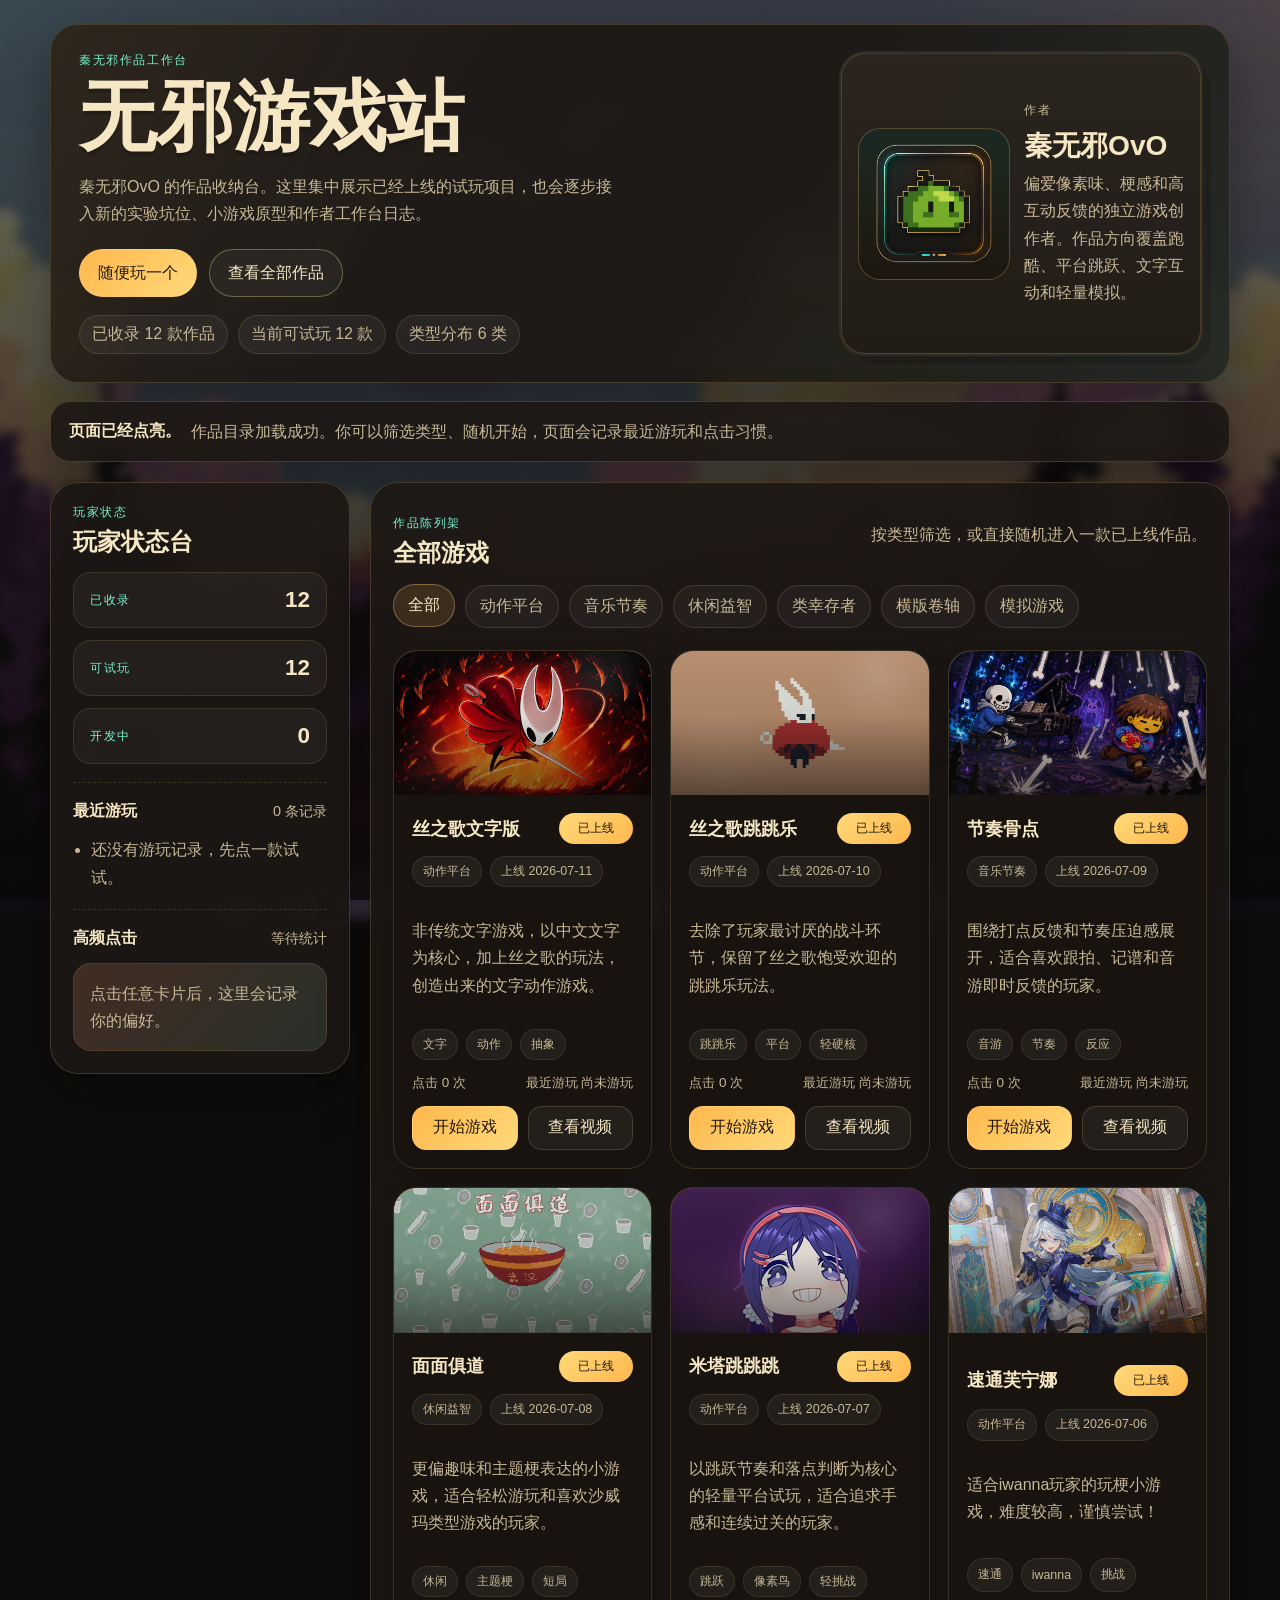
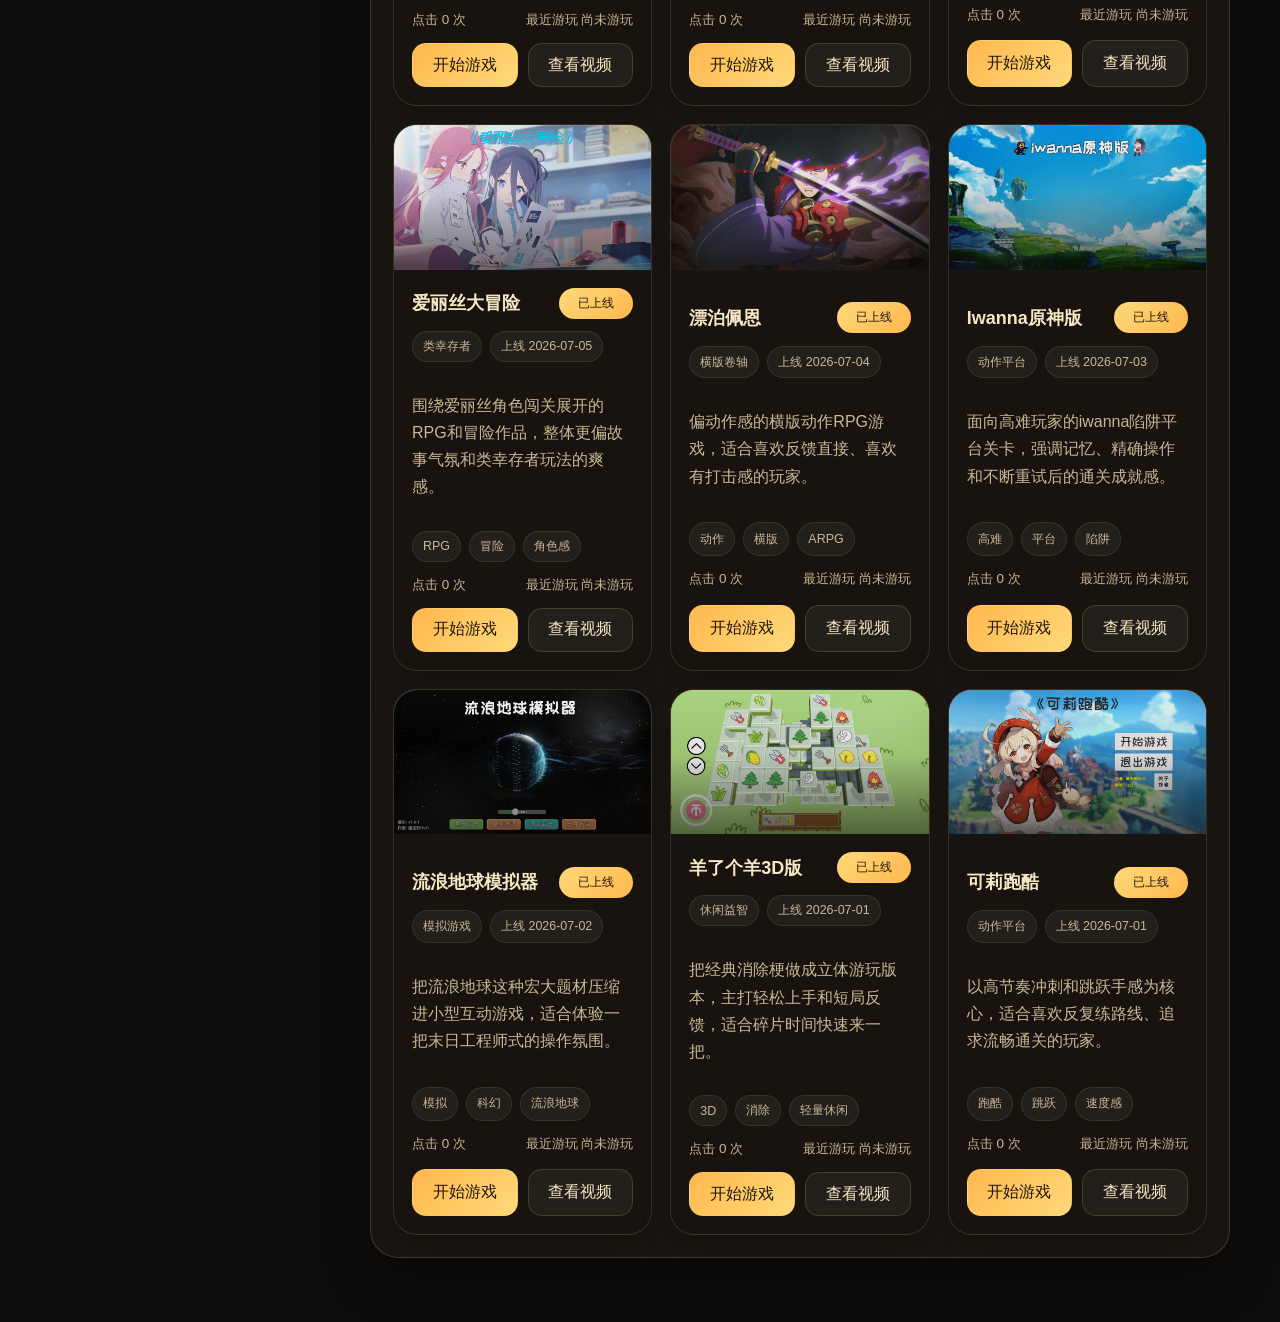
==== Builds/WuxieGameHub_TOY/index.html @ 0014b361 "无邪游戏站正式发布v1.0.1" ====
<!DOCTYPE html>
<html lang="zh-CN">
<head>
  <meta charset="utf-8">
  <meta name="viewport" content="width=device-width, initial-scale=1">
  <meta name="description" content="无邪游戏站：秦无邪OvO 的独立游戏聚合页，集中展示已上线试玩作品。">
  <meta name="theme-color" content="#1b1a17">
  <title>无邪游戏站</title>
  <link rel="stylesheet" href="./css/style.css">
  <script src="//s1.hdslb.com/bfs/seed/toy/app/sdk/toy-sdk.js" defer></script>
</head>
<body>
  <div class="page-noise" aria-hidden="true"></div>
  <div class="page-grid" aria-hidden="true"></div>

  <main class="page-shell">
    <header class="hero panel">
      <div class="hero-copy">
        <p class="eyebrow">秦无邪作品工作台</p>
        <h1>无邪游戏站</h1>
        <p class="hero-lead">
          秦无邪OvO 的作品收纳台。这里集中展示已经上线的试玩项目，也会逐步接入新的实验坑位、小游戏原型和作者工作台日志。
        </p>
        <div class="hero-actions">
          <button class="action-button action-button--primary" type="button" id="random-play-button">
            随便玩一个
          </button>
          <button class="action-button action-button--ghost" type="button" data-scroll-target="games-section">
            查看全部作品
          </button>
        </div>
        <div class="hero-inline-stats" id="hero-inline-stats" aria-live="polite">
          <span>加载作品目录中...</span>
        </div>
      </div>

      <aside class="author-card">
        <button
          class="author-avatar-link"
          type="button"
          data-action="open-space"
          data-space-mid="335835274"
          aria-label="打开秦无邪OvO的B站主页"
        >
          <div class="author-avatar-frame">
            <img src="./assets/LOGO.png" alt="秦无邪OvO 头像" class="author-avatar">
          </div>
        </button>
        <div class="author-meta">
          <p class="author-label">作者</p>
          <h2>
            <button
              class="author-name-link"
              type="button"
              data-action="open-space"
              data-space-mid="335835274"
              aria-label="打开秦无邪OvO的B站主页"
            >
              秦无邪OvO
            </button>
          </h2>
          <p>
            偏爱像素味、梗感和高互动反馈的独立游戏创作者。作品方向覆盖跑酷、平台跳跃、文字互动和轻量模拟。
          </p>
        </div>
      </aside>
    </header>

    <section class="load-fallback panel" id="load-fallback" aria-live="polite">
      <strong>页面已经点亮。</strong>
      <span>如果游戏目录加载失败，这里会保留基础信息，不会出现白屏。你可以刷新页面，或稍后再试。</span>
    </section>

    <div class="layout-grid">
      <aside class="status-panel panel" id="player-status">
        <div class="panel-heading">
          <p class="panel-kicker">玩家状态</p>
          <h2>玩家状态台</h2>
        </div>
        <div class="status-counters" id="status-counters">
          <article class="status-chip">
            <span class="status-chip__label">已收录</span>
            <strong>0</strong>
          </article>
          <article class="status-chip">
            <span class="status-chip__label">可试玩</span>
            <strong>0</strong>
          </article>
          <article class="status-chip">
            <span class="status-chip__label">开发中</span>
            <strong>0</strong>
          </article>
        </div>

        <section class="status-block">
          <div class="status-block__head">
            <h3>最近游玩</h3>
            <span id="recent-play-count">0 条记录</span>
          </div>
          <ul class="status-list" id="recent-play-list">
            <li>还没有游玩记录，先点一款试试。</li>
          </ul>
        </section>

        <section class="status-block">
          <div class="status-block__head">
            <h3>高频点击</h3>
            <span id="top-click-summary">等待统计</span>
          </div>
          <div class="status-highlight" id="top-click-highlight">
            点击任意卡片后，这里会记录你的偏好。
          </div>
        </section>
      </aside>

      <section class="games-panel panel" id="games-section">
        <div class="panel-heading panel-heading--space">
          <div>
            <p class="panel-kicker">作品陈列架</p>
            <h2>全部游戏</h2>
          </div>
          <p class="panel-note">按类型筛选，或直接随机进入一款已上线作品。</p>
        </div>

        <div class="filter-row" id="filter-row" aria-label="游戏类型筛选">
          <button class="filter-chip is-active" type="button" data-filter="all">全部</button>
        </div>

        <div class="games-grid" id="games-grid" aria-live="polite">
          <article class="game-card game-card--placeholder">
            <div class="game-card__cover cover-shell">
              <span class="cover-shell__label">加载中</span>
            </div>
            <div class="game-card__body">
              <h3>正在读取游戏仓库...</h3>
              <p>如果脚本未加载成功，页面会显示友好的错误提示，而不是空白页。</p>
            </div>
          </article>
        </div>

        <section class="empty-state" id="empty-state" hidden>
          <div class="empty-state__badge">暂无内容</div>
          <h3>这个分类暂时没有可展示的游戏</h3>
          <p>可以切回“全部”，或者之后再来看看新的项目是否已经接入。</p>
        </section>
      </section>
    </div>
  </main>

  <noscript>
    <section class="noscript-banner">
      页面脚本未启用。你仍然可以看到基础介绍，但游戏目录与筛选功能需要启用 JavaScript。
    </section>
  </noscript>

  <pre id="runtime-diagnostics" hidden aria-hidden="true"></pre>

  <script>
    (function () {
      var runtime = {
        ready: false,
        errors: [],
        resourceErrors: [],
        selfTest: null,
        lastUpdated: null
      };

      function syncDiagnostics() {
        runtime.lastUpdated = new Date().toISOString();
        var node = document.getElementById("runtime-diagnostics");
        if (node) {
          node.textContent = JSON.stringify(runtime);
        }
      }

      window.__WUXIE_RUNTIME__ = runtime;
      window.__WUXIE_SYNC_DIAGNOSTICS__ = syncDiagnostics;

      window.addEventListener(
        "error",
        function (event) {
          if (event.target && event.target !== window) {
            runtime.resourceErrors.push({
              tag: event.target.tagName || "UNKNOWN",
              source: event.target.currentSrc || event.target.src || event.target.href || ""
            });
          } else {
            runtime.errors.push({
              message: event.message || "Unknown runtime error",
              source: event.filename || "",
              lineno: event.lineno || 0,
              colno: event.colno || 0
            });
          }

          syncDiagnostics();
        },
        true
      );

      window.addEventListener("unhandledrejection", function (event) {
        runtime.errors.push({
          message: event.reason && event.reason.message ? event.reason.message : String(event.reason || "Unhandled rejection")
        });
        syncDiagnostics();
      });

      document.addEventListener("DOMContentLoaded", syncDiagnostics);
    })();
  </script>

  <script src="./js/games.js" defer></script>
  <script src="./js/app.js" defer></script>
</body>
</html>
---- Builds/WuxieGameHub_TOY/css/style.css ----
:root {
  --bg: #14110f;
  --bg-soft: #1c1814;
  --panel: rgba(28, 24, 20, 0.9);
  --panel-strong: rgba(35, 29, 23, 0.96);
  --line: rgba(255, 216, 133, 0.18);
  --line-strong: rgba(255, 216, 133, 0.34);
  --text: #f6e7c4;
  --text-dim: #c8b896;
  --accent: #ffb84d;
  --accent-strong: #ff7f50;
  --accent-cool: #78f2cf;
  --shadow: 0 20px 48px rgba(0, 0, 0, 0.34);
  --radius-lg: 28px;
  --radius-md: 20px;
  --radius-sm: 14px;
  --pixel-shadow: 0 0 0 2px rgba(255, 216, 133, 0.07), 10px 10px 0 rgba(0, 0, 0, 0.14);
  --content-width: 1180px;
}

* {
  box-sizing: border-box;
}

html {
  scroll-behavior: smooth;
}

body {
  margin: 0;
  min-height: 100vh;
  position: relative;
  overflow-x: hidden;
  font-family: "Trebuchet MS", "Segoe UI", "Microsoft YaHei UI", sans-serif;
  color: var(--text);
  background: #0f0d0b;
}

body::before,
body::after {
  content: "";
  position: fixed;
  inset: 0;
  pointer-events: none;
}

body::before {
  z-index: -2;
  inset: -12px;
  background:
    linear-gradient(rgba(15, 13, 11, 0.12), rgba(15, 13, 11, 0.12)),
    url("../assets/WallPaper.jpg") center / cover no-repeat;
  filter: blur(6px) saturate(0.94) brightness(0.72);
  transform: scale(1.015);
}

body::after {
  z-index: -1;
  background:
    radial-gradient(circle at top left, rgba(120, 242, 207, 0.08), transparent 28%),
    radial-gradient(circle at top right, rgba(255, 127, 80, 0.1), transparent 24%),
    linear-gradient(180deg, rgba(12, 11, 10, 0.36) 0%, rgba(12, 11, 10, 0.52) 46%, rgba(10, 9, 8, 0.72) 100%);
}

button,
input,
textarea,
select {
  font: inherit;
}

button {
  cursor: pointer;
}

img {
  display: block;
  max-width: 100%;
}

.page-noise,
.page-grid {
  position: fixed;
  inset: 0;
  pointer-events: none;
}

.page-noise {
  opacity: 0.08;
  background-image:
    radial-gradient(circle at 20% 20%, rgba(255, 255, 255, 0.12) 0 1px, transparent 1px),
    radial-gradient(circle at 80% 10%, rgba(255, 255, 255, 0.08) 0 1px, transparent 1px),
    radial-gradient(circle at 50% 70%, rgba(255, 255, 255, 0.1) 0 1px, transparent 1px);
  background-size: 26px 26px, 30px 30px, 24px 24px;
}

.page-grid {
  opacity: 0.24;
  background-image:
    linear-gradient(rgba(255, 216, 133, 0.05) 1px, transparent 1px),
    linear-gradient(90deg, rgba(255, 216, 133, 0.05) 1px, transparent 1px);
  background-size: 24px 24px;
  mask-image: linear-gradient(180deg, rgba(0, 0, 0, 0.9), transparent 88%);
}

.page-shell {
  position: relative;
  z-index: 1;
  width: min(calc(100% - 32px), var(--content-width));
  margin: 0 auto;
  padding: 24px 0 64px;
}

.panel {
  background: var(--panel);
  border: 1px solid var(--line);
  border-radius: var(--radius-lg);
  box-shadow: var(--shadow);
  backdrop-filter: blur(14px);
}

.hero {
  display: grid;
  grid-template-columns: 1.4fr minmax(260px, 360px);
  gap: 24px;
  padding: 28px;
  overflow: hidden;
  position: relative;
}

.hero::before {
  content: "";
  position: absolute;
  inset: 0;
  background:
    linear-gradient(120deg, rgba(255, 184, 77, 0.07), transparent 34%),
    linear-gradient(300deg, rgba(120, 242, 207, 0.07), transparent 40%);
  pointer-events: none;
}

.hero-copy,
.author-card {
  position: relative;
  z-index: 1;
}

.eyebrow,
.panel-kicker,
.author-label,
.status-chip__label,
.empty-state__badge {
  margin: 0;
  text-transform: uppercase;
  letter-spacing: 0.14em;
  font-size: 0.72rem;
  color: var(--accent-cool);
}

.hero h1,
.panel-heading h2 {
  margin: 10px 0 0;
  line-height: 1;
}

.hero h1 {
  font-size: clamp(2.6rem, 6vw, 4.8rem);
  text-shadow: 0 4px 0 rgba(0, 0, 0, 0.18);
}

.hero-lead,
.author-meta p,
.panel-note,
.load-fallback span,
.game-card__body p,
.status-highlight,
.empty-state p {
  color: var(--text-dim);
  line-height: 1.7;
}

.hero-lead {
  margin: 18px 0 0;
  max-width: 60ch;
}

.hero-actions {
  display: flex;
  flex-wrap: wrap;
  gap: 12px;
  margin-top: 22px;
}

.action-button {
  border: 1px solid var(--line-strong);
  border-radius: 999px;
  padding: 12px 18px;
  min-height: 48px;
  transition: transform 180ms ease, border-color 180ms ease, background 180ms ease, box-shadow 180ms ease;
}

.action-button:hover,
.action-button:focus-visible {
  transform: translateY(-2px);
  border-color: rgba(255, 216, 133, 0.46);
  box-shadow: 0 10px 22px rgba(0, 0, 0, 0.18);
}

.action-button:focus-visible,
.filter-chip:focus-visible,
.card-button:focus-visible {
  outline: 2px solid var(--accent-cool);
  outline-offset: 2px;
}

.action-button--primary {
  color: #1f170a;
  background: linear-gradient(135deg, var(--accent) 0%, #ffd97a 100%);
}

.action-button--ghost {
  color: var(--text);
  background: rgba(255, 255, 255, 0.04);
}

.hero-inline-stats {
  display: flex;
  flex-wrap: wrap;
  gap: 10px;
  margin-top: 18px;
}

.hero-inline-stats span {
  padding: 8px 12px;
  border-radius: 999px;
  background: rgba(255, 255, 255, 0.05);
  border: 1px solid rgba(255, 216, 133, 0.12);
  color: var(--text-dim);
}

.author-card {
  padding: 16px;
  border-radius: 24px;
  background:
    linear-gradient(180deg, rgba(255, 255, 255, 0.04), transparent),
    var(--panel-strong);
  border: 1px solid rgba(255, 216, 133, 0.18);
  box-shadow: var(--pixel-shadow);
  display: grid;
  grid-template-columns: 152px minmax(0, 1fr);
  gap: 14px;
  align-items: center;
}

.author-avatar-frame {
  border-radius: 22px;
  border: 1px solid rgba(255, 216, 133, 0.24);
  padding: 10px;
  background:
    linear-gradient(180deg, rgba(120, 242, 207, 0.12), rgba(255, 184, 77, 0.06)),
    #0f0d0b;
  transition: transform 180ms ease, border-color 180ms ease, box-shadow 180ms ease;
}

.author-avatar {
  width: 100%;
  border-radius: 18px;
  animation: floaty 5.4s ease-in-out infinite;
}

.author-avatar-link {
  display: block;
  width: 100%;
  padding: 0;
  border: 0;
  background: transparent;
  color: inherit;
  text-decoration: none;
  cursor: pointer;
}

.author-avatar-link:hover .author-avatar-frame,
.author-avatar-link:focus-visible .author-avatar-frame {
  transform: translateY(-2px);
  border-color: rgba(255, 216, 133, 0.42);
  box-shadow: 0 10px 24px rgba(0, 0, 0, 0.18);
}

.author-meta {
  min-width: 0;
  display: grid;
  gap: 10px;
}

.author-meta h2,
.author-meta p {
  margin: 0;
}

.author-meta h2 {
  line-height: 1.05;
  font-size: clamp(1.45rem, 2.2vw, 1.95rem);
  white-space: nowrap;
}

.author-name-link {
  padding: 0;
  border: 0;
  background: transparent;
  font: inherit;
  text-align: left;
  color: inherit;
  text-decoration: none;
  transition: color 160ms ease, text-shadow 160ms ease;
  cursor: pointer;
}

.author-name-link:hover,
.author-name-link:focus-visible {
  color: #ffd97a;
  text-shadow: 0 2px 12px rgba(255, 184, 77, 0.22);
}

.load-fallback {
  margin-top: 18px;
  padding: 16px 18px;
  display: flex;
  gap: 10px;
  flex-wrap: wrap;
  align-items: center;
  border-radius: 20px;
}

.layout-grid {
  display: grid;
  grid-template-columns: minmax(260px, 300px) minmax(0, 1fr);
  gap: 20px;
  margin-top: 20px;
  align-items: start;
}

.status-panel,
.games-panel {
  padding: 22px;
}

.status-panel {
  position: sticky;
  top: 18px;
}

.panel-heading--space {
  display: flex;
  justify-content: space-between;
  gap: 16px;
  align-items: end;
}

.status-counters {
  display: grid;
  gap: 12px;
  margin-top: 18px;
}

.status-chip {
  display: flex;
  align-items: center;
  justify-content: space-between;
  gap: 14px;
  padding: 14px 16px;
  border-radius: 18px;
  background: rgba(255, 255, 255, 0.04);
  border: 1px solid rgba(255, 216, 133, 0.12);
}

.status-chip strong {
  font-size: 1.4rem;
}

.status-block {
  margin-top: 18px;
  padding-top: 18px;
  border-top: 1px dashed rgba(255, 216, 133, 0.14);
}

.status-block__head {
  display: flex;
  justify-content: space-between;
  gap: 12px;
  align-items: baseline;
}

.status-block h3 {
  margin: 0;
  font-size: 1rem;
}

.status-block__head span {
  color: var(--text-dim);
  font-size: 0.9rem;
}

.status-list {
  margin: 14px 0 0;
  padding-left: 18px;
  color: var(--text-dim);
  line-height: 1.7;
}

.status-highlight {
  margin-top: 14px;
  padding: 16px;
  border-radius: 18px;
  background:
    linear-gradient(135deg, rgba(255, 127, 80, 0.14), rgba(120, 242, 207, 0.08)),
    rgba(255, 255, 255, 0.04);
  border: 1px solid rgba(255, 216, 133, 0.1);
}

.filter-row {
  display: flex;
  flex-wrap: wrap;
  gap: 10px;
  margin-top: 20px;
}

.filter-chip {
  min-height: 40px;
  padding: 10px 14px;
  border-radius: 999px;
  border: 1px solid rgba(255, 216, 133, 0.14);
  color: var(--text-dim);
  background: rgba(255, 255, 255, 0.04);
  transition: transform 160ms ease, color 160ms ease, background 160ms ease, border-color 160ms ease;
}

.filter-chip:hover,
.filter-chip.is-active {
  transform: translateY(-1px);
  color: var(--text);
  background: rgba(255, 184, 77, 0.14);
  border-color: rgba(255, 216, 133, 0.34);
}

.games-grid {
  display: grid;
  grid-template-columns: repeat(auto-fit, minmax(250px, 1fr));
  gap: 18px;
  margin-top: 22px;
}

.game-card {
  position: relative;
  overflow: hidden;
  display: grid;
  min-height: 100%;
  border-radius: 24px;
  border: 1px solid rgba(255, 216, 133, 0.14);
  background:
    linear-gradient(180deg, rgba(255, 255, 255, 0.03), transparent 30%),
    rgba(24, 20, 16, 0.92);
  box-shadow: 0 16px 30px rgba(0, 0, 0, 0.18);
  transition: transform 180ms ease, box-shadow 180ms ease, border-color 180ms ease;
}

.game-card:hover {
  transform: translateY(-4px);
  border-color: rgba(255, 216, 133, 0.3);
  box-shadow: 0 22px 36px rgba(0, 0, 0, 0.24);
}

.game-card--placeholder {
  opacity: 0.86;
}

.game-card__cover {
  aspect-ratio: 16 / 9;
  padding: 18px;
  display: flex;
  align-items: flex-end;
  position: relative;
  isolation: isolate;
  overflow: hidden;
}

.game-card__cover.has-image {
  padding: 0;
}

.game-card__cover::before,
.game-card__cover::after {
  content: "";
  position: absolute;
  inset: 0;
  pointer-events: none;
  z-index: 1;
}

.game-card__cover::before {
  background: linear-gradient(180deg, rgba(255, 255, 255, 0.1), transparent 35%);
  opacity: 0.35;
}

.game-card__cover::after {
  background:
    radial-gradient(circle at 80% 20%, rgba(255, 255, 255, 0.16), transparent 20%),
    radial-gradient(circle at 20% 85%, rgba(255, 255, 255, 0.1), transparent 28%);
}

.game-card__cover.has-image::after {
  background:
    linear-gradient(180deg, rgba(14, 11, 9, 0.06), rgba(14, 11, 9, 0.12) 45%, rgba(14, 11, 9, 0.58) 100%),
    radial-gradient(circle at 80% 20%, rgba(255, 255, 255, 0.12), transparent 20%),
    radial-gradient(circle at 20% 85%, rgba(255, 255, 255, 0.08), transparent 28%);
}

.game-card__cover > * {
  position: relative;
  z-index: 2;
}

.game-card__cover-image {
  position: absolute;
  inset: 0;
  width: 100%;
  height: 100%;
  object-fit: cover;
  z-index: 0;
}

.game-card__cover-fallback {
  max-width: 68%;
  font-size: clamp(1.8rem, 5vw, 2.8rem);
  line-height: 1.05;
  font-weight: 700;
  text-shadow: 0 4px 0 rgba(0, 0, 0, 0.18);
}

.cover-shell {
  border-bottom: 1px solid rgba(255, 216, 133, 0.12);
  background:
    linear-gradient(135deg, rgba(120, 242, 207, 0.24), rgba(255, 184, 77, 0.2)),
    #1d1914;
}

.cover-shell__label,
.status-pill,
.meta-pill,
.tag {
  display: inline-flex;
  align-items: center;
  justify-content: center;
}

.game-card__body {
  display: grid;
  gap: 14px;
  padding: 18px;
}

.game-card__heading {
  display: grid;
  gap: 12px;
}

.game-card__heading-top {
  min-width: 0;
  display: flex;
  justify-content: space-between;
  align-items: center;
  gap: 12px;
}

.game-card__heading-top > .status-pill {
  flex-shrink: 0;
}

.game-card__title {
  margin: 0;
  display: block;
  min-width: 0;
  font-size: 18px;
  line-height: 20px;
  min-height: 20px;
  font-weight: 700;
  letter-spacing: 0;
  transform: none;
  font-family:
    "Microsoft YaHei UI",
    "Microsoft YaHei",
    "PingFang SC",
    "Hiragino Sans GB",
    "Noto Sans CJK SC",
    "Source Han Sans SC",
    "Segoe UI",
    sans-serif;
}

.status-pill {
  min-width: 74px;
  padding: 7px 10px;
  border-radius: 999px;
  font-size: 0.76rem;
  color: #1f180f;
  background: linear-gradient(135deg, #ffd97a, #ffb84d);
}

.status-pill.is-building {
  color: var(--text);
  background: linear-gradient(135deg, rgba(120, 242, 207, 0.2), rgba(120, 242, 207, 0.34));
}

.card-meta {
  display: flex;
  flex-wrap: wrap;
  gap: 8px;
}

.meta-pill,
.tag {
  padding: 6px 10px;
  border-radius: 999px;
  font-size: 0.78rem;
  background: rgba(255, 255, 255, 0.05);
  border: 1px solid rgba(255, 216, 133, 0.1);
  color: var(--text-dim);
}

.tag-row {
  display: flex;
  flex-wrap: wrap;
  gap: 8px;
}

.game-card__stats {
  display: flex;
  justify-content: space-between;
  gap: 12px;
  color: var(--text-dim);
  font-size: 0.84rem;
}

.card-actions {
  display: grid;
  grid-template-columns: repeat(2, minmax(0, 1fr));
  gap: 10px;
}

.card-button {
  min-height: 44px;
  border-radius: 14px;
  border: 1px solid rgba(255, 216, 133, 0.16);
  color: var(--text);
  background: rgba(255, 255, 255, 0.05);
  transition: transform 160ms ease, background 160ms ease, border-color 160ms ease;
}

.card-button:hover {
  transform: translateY(-1px);
  background: rgba(255, 184, 77, 0.14);
  border-color: rgba(255, 216, 133, 0.28);
}

.card-button--primary {
  color: #1f170a;
  background: linear-gradient(135deg, var(--accent), #ffd97a);
}

.card-button[disabled] {
  cursor: not-allowed;
  opacity: 0.56;
  transform: none;
}

.empty-state {
  margin-top: 22px;
  padding: 26px;
  text-align: center;
  border: 1px dashed rgba(255, 216, 133, 0.2);
  border-radius: 24px;
  background: rgba(255, 255, 255, 0.03);
}

.empty-state h3 {
  margin: 14px 0 0;
}

.noscript-banner {
  margin: 0 auto 24px;
  width: min(calc(100% - 32px), var(--content-width));
  padding: 12px 16px;
  border-radius: 16px;
  background: #2b2017;
  border: 1px solid rgba(255, 216, 133, 0.2);
  color: var(--text);
}

.toast {
  position: fixed;
  right: 18px;
  bottom: 18px;
  z-index: 20;
  max-width: min(320px, calc(100vw - 32px));
  padding: 14px 16px;
  border-radius: 16px;
  background: rgba(22, 18, 14, 0.96);
  border: 1px solid rgba(255, 216, 133, 0.26);
  color: var(--text);
  box-shadow: var(--shadow);
  animation: toastIn 240ms ease;
}

@keyframes floaty {
  0%,
  100% {
    transform: translateY(0);
  }
  50% {
    transform: translateY(-6px);
  }
}

@keyframes scanline {
  0% {
    transform: translateX(-20%);
    opacity: 0.12;
  }
  50% {
    opacity: 0.4;
  }
  100% {
    transform: translateX(12%);
    opacity: 0.12;
  }
}

@keyframes toastIn {
  from {
    opacity: 0;
    transform: translateY(12px);
  }
  to {
    opacity: 1;
    transform: translateY(0);
  }
}

@media (max-width: 960px) {
  .hero,
  .layout-grid {
    grid-template-columns: 1fr;
  }

  .author-card {
    grid-template-columns: 1fr;
    gap: 16px;
    align-items: start;
  }

  .author-avatar-frame {
    width: min(100%, 320px);
    margin: 0 auto;
  }

  .status-panel {
    position: static;
    order: -1;
  }

  .panel-heading--space {
    align-items: start;
    flex-direction: column;
  }
}

@media (max-width: 640px) {
  .page-shell {
    width: min(calc(100% - 20px), var(--content-width));
    padding-top: 14px;
  }

  .hero,
  .status-panel,
  .games-panel {
    padding: 18px;
  }

  .hero h1 {
    font-size: clamp(2.1rem, 12vw, 3rem);
  }

  .games-grid {
    grid-template-columns: 1fr;
  }

  .card-actions {
    grid-template-columns: 1fr;
  }

  .status-counters {
    grid-template-columns: 1fr;
  }

  .game-card__heading {
    flex-direction: column;
  }
}

@media (prefers-reduced-motion: reduce) {
  html {
    scroll-behavior: auto;
  }

  *,
  *::before,
  *::after {
    animation: none !important;
    transition: none !important;
  }
}
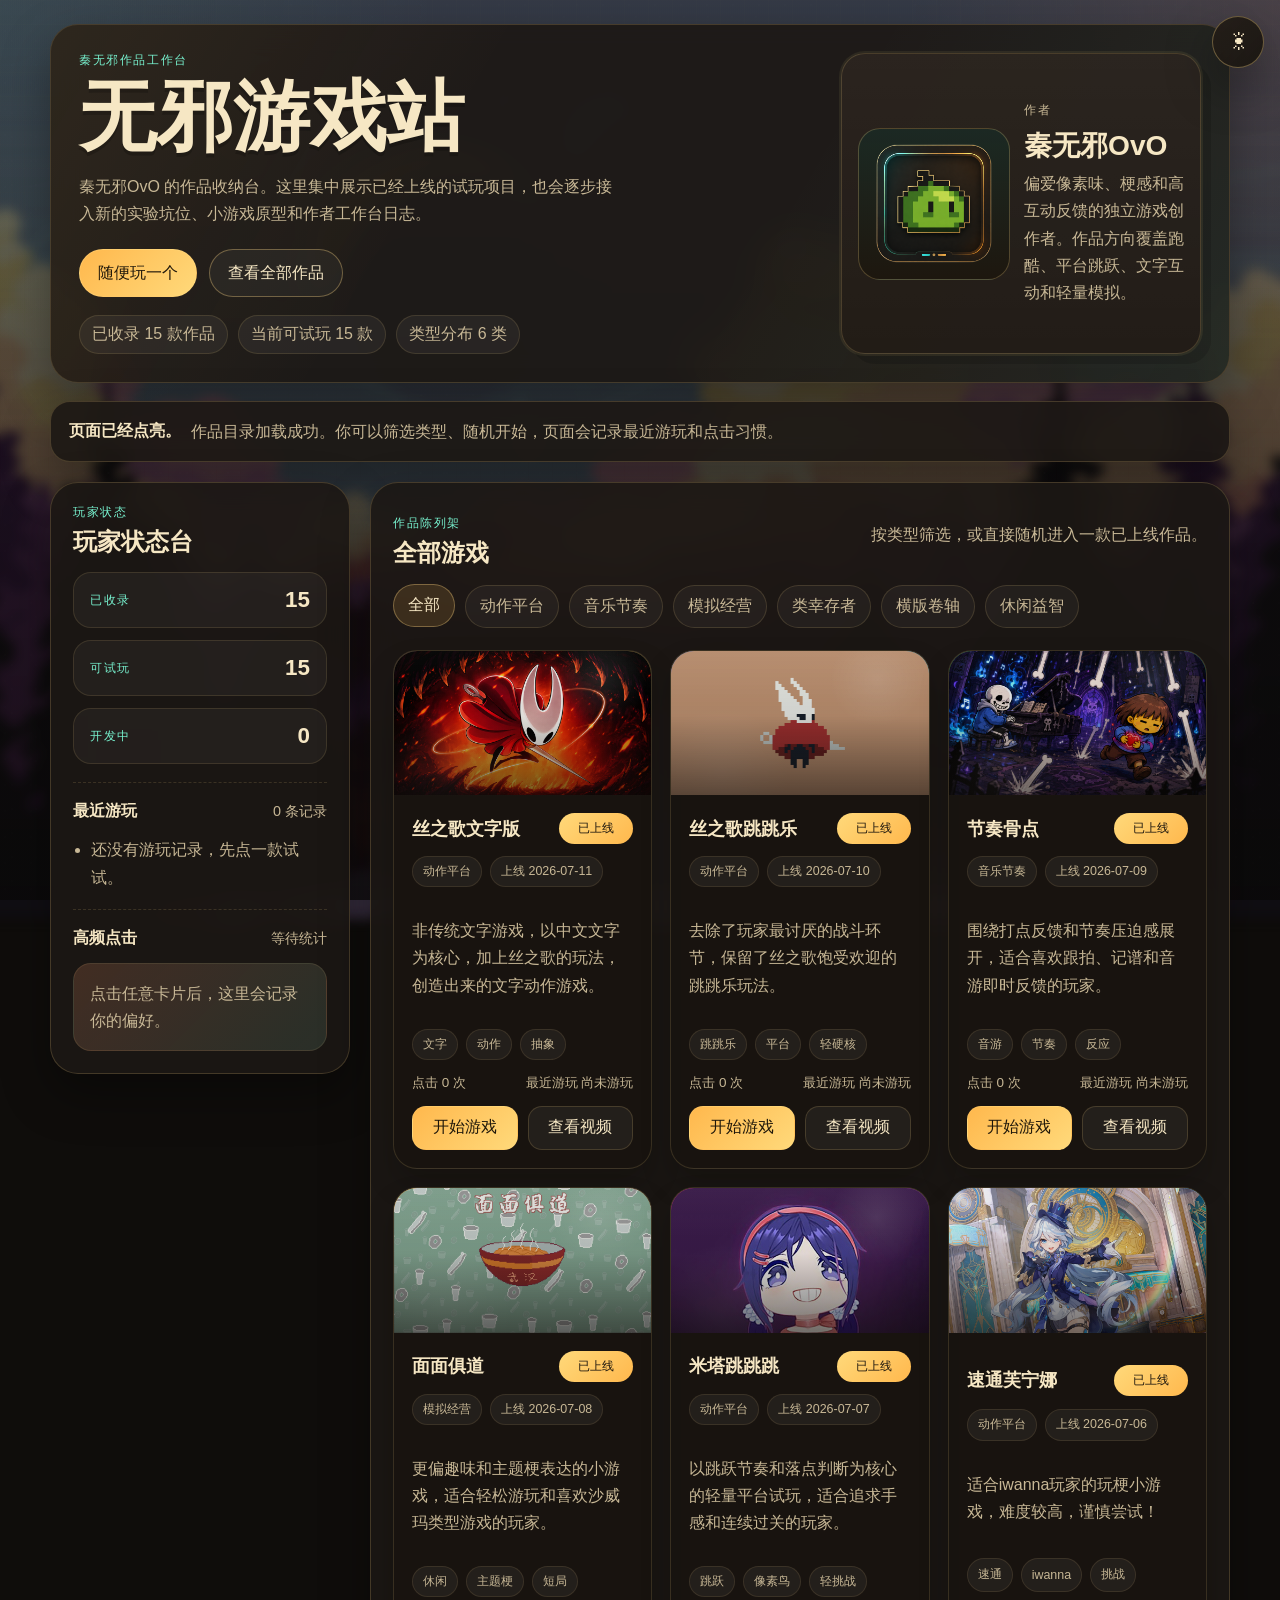
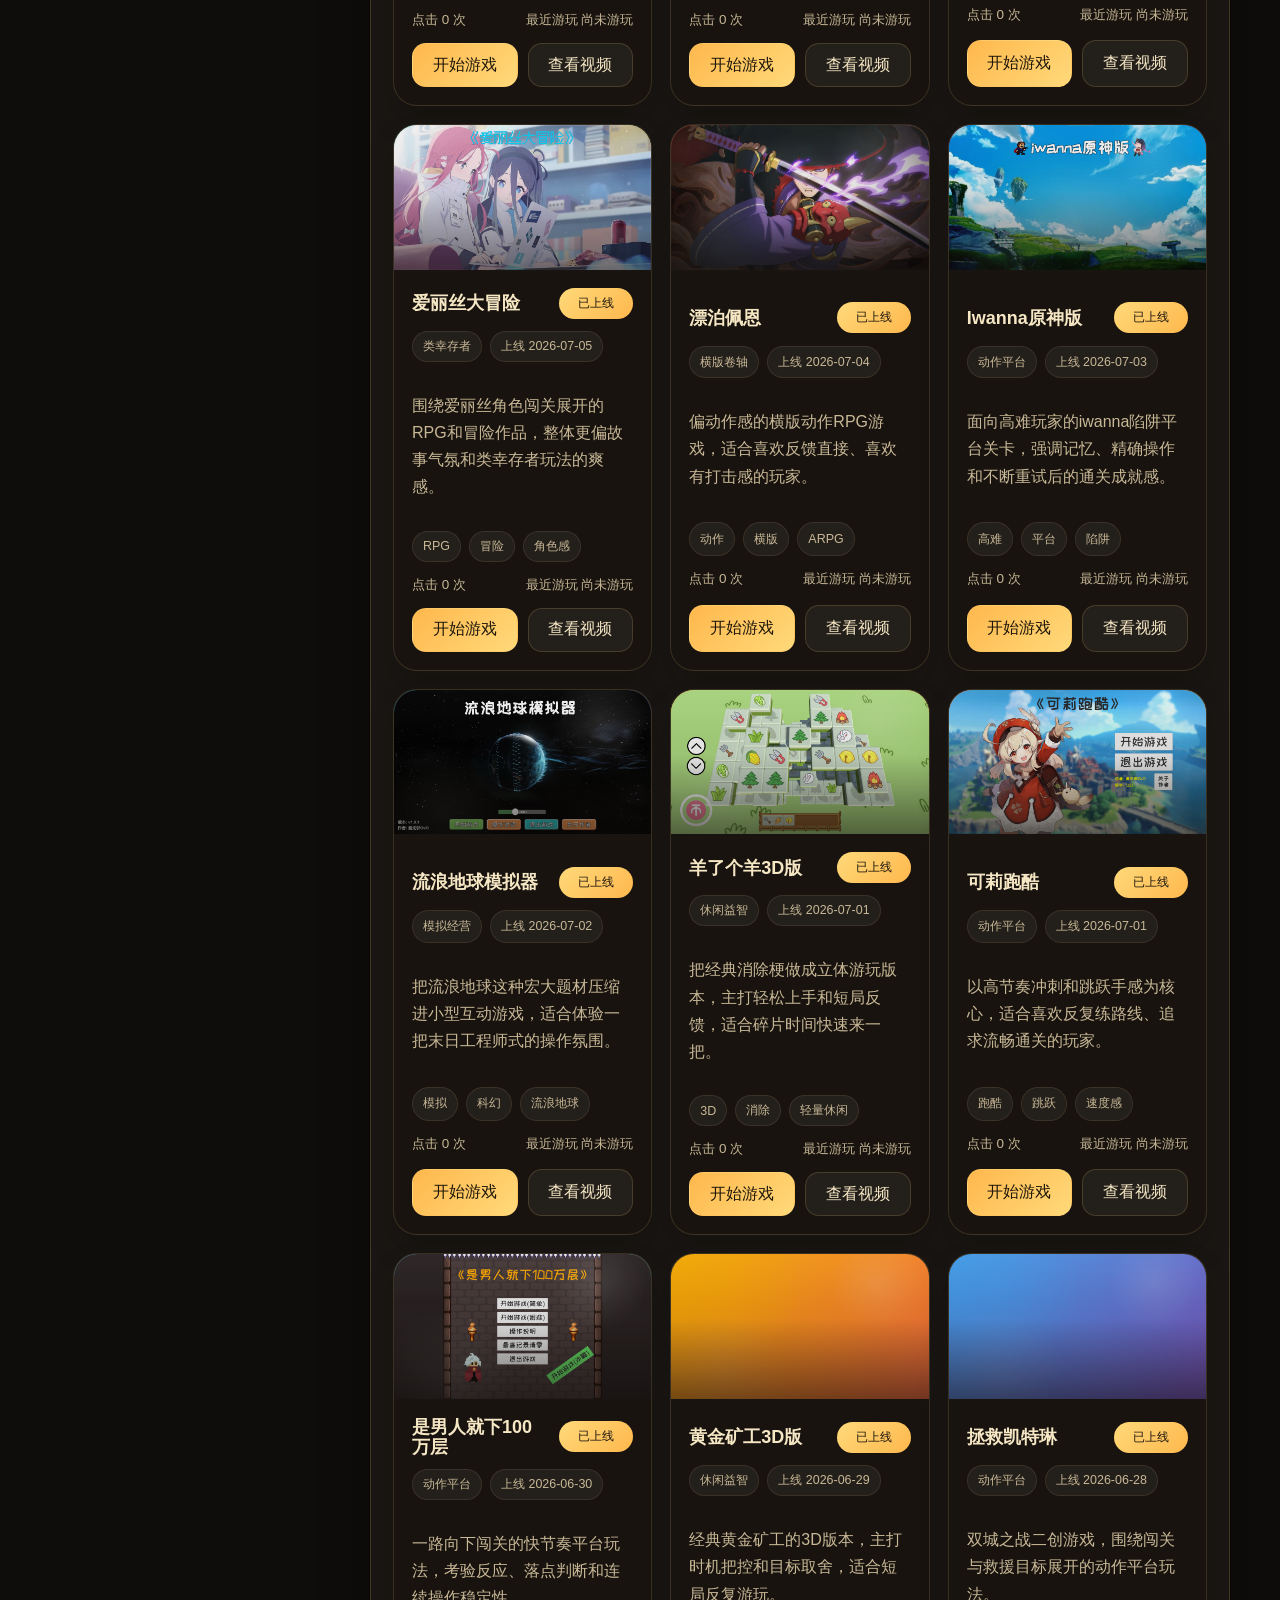
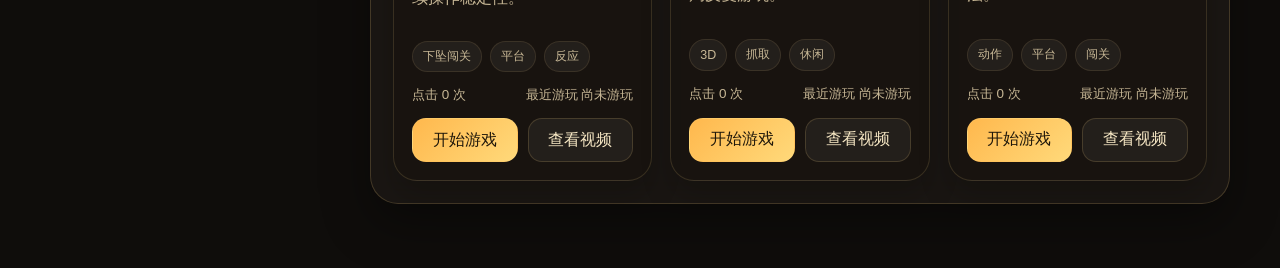
==== commit 006967a6: "增加暗色和亮色主题切换功能" ====
--- a/Builds/WuxieGameHub_TOY/index.html
+++ b/Builds/WuxieGameHub_TOY/index.html
@@ -6,12 +6,23 @@
   <meta name="description" content="无邪游戏站：秦无邪OvO 的独立游戏聚合页，集中展示已上线试玩作品。">
   <meta name="theme-color" content="#1b1a17">
   <title>无邪游戏站</title>
+  <link rel="icon" type="image/png" href="./assets/LOGO.png">
   <link rel="stylesheet" href="./css/style.css">
   <script src="//s1.hdslb.com/bfs/seed/toy/app/sdk/toy-sdk.js" defer></script>
 </head>
 <body>
   <div class="page-noise" aria-hidden="true"></div>
   <div class="page-grid" aria-hidden="true"></div>
+  <button
+    class="theme-toggle"
+    id="theme-toggle"
+    type="button"
+    aria-label="切换到亮色主题"
+    aria-pressed="false"
+    title="切换到亮色主题"
+  >
+    <span class="theme-toggle__icon" aria-hidden="true">☀</span>
+  </button>
 
   <main class="page-shell">
     <header class="hero panel">
--- a/Builds/WuxieGameHub_TOY/css/style.css
+++ b/Builds/WuxieGameHub_TOY/css/style.css
@@ -1,4 +1,5 @@
 :root {
+  color-scheme: dark;
   --bg: #14110f;
   --bg-soft: #1c1814;
   --panel: rgba(28, 24, 20, 0.9);
@@ -16,6 +17,129 @@
   --radius-sm: 14px;
   --pixel-shadow: 0 0 0 2px rgba(255, 216, 133, 0.07), 10px 10px 0 rgba(0, 0, 0, 0.14);
   --content-width: 1180px;
+  --body-bg: #0f0d0b;
+  --wallpaper-tint: rgba(15, 13, 11, 0.12);
+  --wallpaper-filter: blur(6px) saturate(0.94) brightness(0.72);
+  --body-overlay:
+    radial-gradient(circle at top left, rgba(120, 242, 207, 0.08), transparent 28%),
+    radial-gradient(circle at top right, rgba(255, 127, 80, 0.1), transparent 24%),
+    linear-gradient(180deg, rgba(12, 11, 10, 0.36) 0%, rgba(12, 11, 10, 0.52) 46%, rgba(10, 9, 8, 0.72) 100%);
+  --noise-opacity: 0.08;
+  --noise-dot-1: rgba(255, 255, 255, 0.12);
+  --noise-dot-2: rgba(255, 255, 255, 0.08);
+  --noise-dot-3: rgba(255, 255, 255, 0.1);
+  --grid-opacity: 0.24;
+  --grid-line: rgba(255, 216, 133, 0.05);
+  --hero-title-shadow: 0 4px 0 rgba(0, 0, 0, 0.18);
+  --surface-soft: rgba(255, 255, 255, 0.04);
+  --surface-soft-strong: rgba(255, 255, 255, 0.05);
+  --surface-top-gloss: rgba(255, 255, 255, 0.04);
+  --author-card-border: rgba(255, 216, 133, 0.18);
+  --author-frame-border: rgba(255, 216, 133, 0.24);
+  --author-frame-base: #0f0d0b;
+  --hover-shadow: 0 10px 24px rgba(0, 0, 0, 0.18);
+  --status-chip-bg: rgba(255, 255, 255, 0.04);
+  --status-chip-border: rgba(255, 216, 133, 0.12);
+  --status-divider: rgba(255, 216, 133, 0.14);
+  --status-highlight-a: rgba(255, 127, 80, 0.14);
+  --status-highlight-b: rgba(120, 242, 207, 0.08);
+  --status-highlight-base: rgba(255, 255, 255, 0.04);
+  --status-highlight-border: rgba(255, 216, 133, 0.1);
+  --filter-bg: rgba(255, 255, 255, 0.04);
+  --filter-border: rgba(255, 216, 133, 0.14);
+  --filter-hover-bg: rgba(255, 184, 77, 0.14);
+  --filter-hover-border: rgba(255, 216, 133, 0.34);
+  --card-border: rgba(255, 216, 133, 0.14);
+  --card-bg: rgba(24, 20, 16, 0.92);
+  --card-shadow: 0 16px 30px rgba(0, 0, 0, 0.18);
+  --card-hover-shadow: 0 22px 36px rgba(0, 0, 0, 0.24);
+  --cover-shell-border: rgba(255, 216, 133, 0.12);
+  --cover-shell-base: #1d1914;
+  --meta-bg: rgba(255, 255, 255, 0.05);
+  --meta-border: rgba(255, 216, 133, 0.1);
+  --button-bg: rgba(255, 255, 255, 0.05);
+  --button-border: rgba(255, 216, 133, 0.16);
+  --button-hover-bg: rgba(255, 184, 77, 0.14);
+  --button-hover-border: rgba(255, 216, 133, 0.28);
+  --empty-bg: rgba(255, 255, 255, 0.03);
+  --empty-border: rgba(255, 216, 133, 0.2);
+  --noscript-bg: #2b2017;
+  --noscript-border: rgba(255, 216, 133, 0.2);
+  --toast-bg: rgba(22, 18, 14, 0.96);
+  --toast-border: rgba(255, 216, 133, 0.26);
+  --focus-outline: var(--accent-cool);
+  --name-hover: #ffd97a;
+  --name-hover-shadow: 0 2px 12px rgba(255, 184, 77, 0.22);
+}
+
+:root[data-theme="light"] {
+  color-scheme: light;
+  --bg: #f4ecdd;
+  --bg-soft: #faf5ea;
+  --panel: rgba(255, 250, 242, 0.88);
+  --panel-strong: rgba(255, 252, 246, 0.96);
+  --line: rgba(123, 96, 57, 0.2);
+  --line-strong: rgba(123, 96, 57, 0.34);
+  --text: #302315;
+  --text-dim: #6e5838;
+  --accent: #db8a20;
+  --accent-strong: #c06836;
+  --accent-cool: #1f8b76;
+  --shadow: 0 14px 30px rgba(97, 74, 39, 0.16);
+  --pixel-shadow: 0 0 0 2px rgba(186, 142, 74, 0.11), 10px 10px 0 rgba(114, 88, 47, 0.08);
+  --body-bg: #efe9dc;
+  --wallpaper-tint: rgba(248, 243, 233, 0.42);
+  --wallpaper-filter: blur(6px) saturate(1.04) brightness(1.1);
+  --body-overlay:
+    radial-gradient(circle at top left, rgba(31, 139, 118, 0.14), transparent 34%),
+    radial-gradient(circle at top right, rgba(219, 138, 32, 0.12), transparent 28%),
+    linear-gradient(180deg, rgba(255, 252, 246, 0.74) 0%, rgba(248, 242, 230, 0.8) 48%, rgba(239, 233, 220, 0.9) 100%);
+  --noise-opacity: 0.06;
+  --noise-dot-1: rgba(69, 50, 24, 0.08);
+  --noise-dot-2: rgba(69, 50, 24, 0.06);
+  --noise-dot-3: rgba(69, 50, 24, 0.07);
+  --grid-opacity: 0.2;
+  --grid-line: rgba(123, 96, 57, 0.12);
+  --hero-title-shadow: 0 2px 0 rgba(255, 255, 255, 0.66);
+  --surface-soft: rgba(119, 92, 54, 0.07);
+  --surface-soft-strong: rgba(119, 92, 54, 0.09);
+  --surface-top-gloss: rgba(255, 255, 255, 0.62);
+  --author-card-border: rgba(123, 96, 57, 0.22);
+  --author-frame-border: rgba(123, 96, 57, 0.28);
+  --author-frame-base: #f4ecdd;
+  --hover-shadow: 0 10px 24px rgba(97, 74, 39, 0.18);
+  --status-chip-bg: rgba(255, 255, 255, 0.72);
+  --status-chip-border: rgba(123, 96, 57, 0.2);
+  --status-divider: rgba(123, 96, 57, 0.24);
+  --status-highlight-a: rgba(219, 138, 32, 0.2);
+  --status-highlight-b: rgba(31, 139, 118, 0.12);
+  --status-highlight-base: rgba(255, 255, 255, 0.75);
+  --status-highlight-border: rgba(123, 96, 57, 0.22);
+  --filter-bg: rgba(255, 255, 255, 0.76);
+  --filter-border: rgba(123, 96, 57, 0.2);
+  --filter-hover-bg: rgba(219, 138, 32, 0.18);
+  --filter-hover-border: rgba(123, 96, 57, 0.36);
+  --card-border: rgba(123, 96, 57, 0.22);
+  --card-bg: rgba(255, 251, 244, 0.93);
+  --card-shadow: 0 12px 26px rgba(97, 74, 39, 0.14);
+  --card-hover-shadow: 0 16px 32px rgba(97, 74, 39, 0.2);
+  --cover-shell-border: rgba(123, 96, 57, 0.22);
+  --cover-shell-base: #f2e6d3;
+  --meta-bg: rgba(119, 92, 54, 0.1);
+  --meta-border: rgba(123, 96, 57, 0.2);
+  --button-bg: rgba(119, 92, 54, 0.1);
+  --button-border: rgba(123, 96, 57, 0.28);
+  --button-hover-bg: rgba(219, 138, 32, 0.2);
+  --button-hover-border: rgba(123, 96, 57, 0.4);
+  --empty-bg: rgba(255, 255, 255, 0.72);
+  --empty-border: rgba(123, 96, 57, 0.3);
+  --noscript-bg: #f2e3c6;
+  --noscript-border: rgba(123, 96, 57, 0.28);
+  --toast-bg: rgba(255, 251, 243, 0.96);
+  --toast-border: rgba(123, 96, 57, 0.3);
+  --focus-outline: #1f8b76;
+  --name-hover: #b8681d;
+  --name-hover-shadow: 0 2px 10px rgba(219, 138, 32, 0.22);
 }
 
 * {
@@ -33,7 +157,7 @@
   overflow-x: hidden;
   font-family: "Trebuchet MS", "Segoe UI", "Microsoft YaHei UI", sans-serif;
   color: var(--text);
-  background: #0f0d0b;
+  background: var(--body-bg);
 }
 
 body::before,
@@ -48,18 +172,15 @@
   z-index: -2;
   inset: -12px;
   background:
-    linear-gradient(rgba(15, 13, 11, 0.12), rgba(15, 13, 11, 0.12)),
+    linear-gradient(var(--wallpaper-tint), var(--wallpaper-tint)),
     url("../assets/WallPaper.jpg") center / cover no-repeat;
-  filter: blur(6px) saturate(0.94) brightness(0.72);
+  filter: var(--wallpaper-filter);
   transform: scale(1.015);
 }
 
 body::after {
   z-index: -1;
-  background:
-    radial-gradient(circle at top left, rgba(120, 242, 207, 0.08), transparent 28%),
-    radial-gradient(circle at top right, rgba(255, 127, 80, 0.1), transparent 24%),
-    linear-gradient(180deg, rgba(12, 11, 10, 0.36) 0%, rgba(12, 11, 10, 0.52) 46%, rgba(10, 9, 8, 0.72) 100%);
+  background: var(--body-overlay);
 }
 
 button,
@@ -86,19 +207,19 @@
 }
 
 .page-noise {
-  opacity: 0.08;
+  opacity: var(--noise-opacity);
   background-image:
-    radial-gradient(circle at 20% 20%, rgba(255, 255, 255, 0.12) 0 1px, transparent 1px),
-    radial-gradient(circle at 80% 10%, rgba(255, 255, 255, 0.08) 0 1px, transparent 1px),
-    radial-gradient(circle at 50% 70%, rgba(255, 255, 255, 0.1) 0 1px, transparent 1px);
+    radial-gradient(circle at 20% 20%, var(--noise-dot-1) 0 1px, transparent 1px),
+    radial-gradient(circle at 80% 10%, var(--noise-dot-2) 0 1px, transparent 1px),
+    radial-gradient(circle at 50% 70%, var(--noise-dot-3) 0 1px, transparent 1px);
   background-size: 26px 26px, 30px 30px, 24px 24px;
 }
 
 .page-grid {
-  opacity: 0.24;
+  opacity: var(--grid-opacity);
   background-image:
-    linear-gradient(rgba(255, 216, 133, 0.05) 1px, transparent 1px),
-    linear-gradient(90deg, rgba(255, 216, 133, 0.05) 1px, transparent 1px);
+    linear-gradient(var(--grid-line) 1px, transparent 1px),
+    linear-gradient(90deg, var(--grid-line) 1px, transparent 1px);
   background-size: 24px 24px;
   mask-image: linear-gradient(180deg, rgba(0, 0, 0, 0.9), transparent 88%);
 }
@@ -109,6 +230,48 @@
   width: min(calc(100% - 32px), var(--content-width));
   margin: 0 auto;
   padding: 24px 0 64px;
+}
+
+.theme-toggle {
+  position: fixed;
+  top: calc(16px + env(safe-area-inset-top, 0px));
+  right: calc(16px + env(safe-area-inset-right, 0px));
+  z-index: 40;
+  width: 52px;
+  height: 52px;
+  border-radius: 999px;
+  border: 1px solid var(--line-strong);
+  background:
+    linear-gradient(135deg, var(--panel-strong), var(--bg-soft));
+  color: var(--text);
+  box-shadow: var(--shadow);
+  display: grid;
+  place-items: center;
+  backdrop-filter: blur(10px);
+  transition: transform 180ms ease, border-color 180ms ease, box-shadow 180ms ease;
+}
+
+.theme-toggle:hover,
+.theme-toggle:focus-visible {
+  transform: translateY(-2px);
+  border-color: var(--filter-hover-border);
+  box-shadow: var(--hover-shadow);
+}
+
+.theme-toggle:focus-visible {
+  outline: 2px solid var(--focus-outline);
+  outline-offset: 2px;
+}
+
+.theme-toggle__icon {
+  font-size: 24px;
+  line-height: 1;
+  transform-origin: center;
+  transition: transform 180ms ease;
+}
+
+.theme-toggle[aria-pressed="true"] .theme-toggle__icon {
+  transform: rotate(-18deg);
 }
 
 .panel {
@@ -164,7 +327,7 @@
 
 .hero h1 {
   font-size: clamp(2.6rem, 6vw, 4.8rem);
-  text-shadow: 0 4px 0 rgba(0, 0, 0, 0.18);
+  text-shadow: var(--hero-title-shadow);
 }
 
 .hero-lead,
@@ -201,14 +364,14 @@
 .action-button:hover,
 .action-button:focus-visible {
   transform: translateY(-2px);
-  border-color: rgba(255, 216, 133, 0.46);
-  box-shadow: 0 10px 22px rgba(0, 0, 0, 0.18);
+  border-color: var(--filter-hover-border);
+  box-shadow: var(--hover-shadow);
 }
 
 .action-button:focus-visible,
 .filter-chip:focus-visible,
 .card-button:focus-visible {
-  outline: 2px solid var(--accent-cool);
+  outline: 2px solid var(--focus-outline);
   outline-offset: 2px;
 }
 
@@ -219,7 +382,7 @@
 
 .action-button--ghost {
   color: var(--text);
-  background: rgba(255, 255, 255, 0.04);
+  background: var(--surface-soft);
 }
 
 .hero-inline-stats {
@@ -232,8 +395,8 @@
 .hero-inline-stats span {
   padding: 8px 12px;
   border-radius: 999px;
-  background: rgba(255, 255, 255, 0.05);
-  border: 1px solid rgba(255, 216, 133, 0.12);
+  background: var(--surface-soft-strong);
+  border: 1px solid var(--status-chip-border);
   color: var(--text-dim);
 }
 
@@ -241,9 +404,9 @@
   padding: 16px;
   border-radius: 24px;
   background:
-    linear-gradient(180deg, rgba(255, 255, 255, 0.04), transparent),
+    linear-gradient(180deg, var(--surface-top-gloss), transparent),
     var(--panel-strong);
-  border: 1px solid rgba(255, 216, 133, 0.18);
+  border: 1px solid var(--author-card-border);
   box-shadow: var(--pixel-shadow);
   display: grid;
   grid-template-columns: 152px minmax(0, 1fr);
@@ -253,11 +416,11 @@
 
 .author-avatar-frame {
   border-radius: 22px;
-  border: 1px solid rgba(255, 216, 133, 0.24);
+  border: 1px solid var(--author-frame-border);
   padding: 10px;
   background:
     linear-gradient(180deg, rgba(120, 242, 207, 0.12), rgba(255, 184, 77, 0.06)),
-    #0f0d0b;
+    var(--author-frame-base);
   transition: transform 180ms ease, border-color 180ms ease, box-shadow 180ms ease;
 }
 
@@ -281,8 +444,8 @@
 .author-avatar-link:hover .author-avatar-frame,
 .author-avatar-link:focus-visible .author-avatar-frame {
   transform: translateY(-2px);
-  border-color: rgba(255, 216, 133, 0.42);
-  box-shadow: 0 10px 24px rgba(0, 0, 0, 0.18);
+  border-color: var(--filter-hover-border);
+  box-shadow: var(--hover-shadow);
 }
 
 .author-meta {
@@ -316,8 +479,8 @@
 
 .author-name-link:hover,
 .author-name-link:focus-visible {
-  color: #ffd97a;
-  text-shadow: 0 2px 12px rgba(255, 184, 77, 0.22);
+  color: var(--name-hover);
+  text-shadow: var(--name-hover-shadow);
 }
 
 .load-fallback {
@@ -368,8 +531,8 @@
   gap: 14px;
   padding: 14px 16px;
   border-radius: 18px;
-  background: rgba(255, 255, 255, 0.04);
-  border: 1px solid rgba(255, 216, 133, 0.12);
+  background: var(--status-chip-bg);
+  border: 1px solid var(--status-chip-border);
 }
 
 .status-chip strong {
@@ -379,7 +542,7 @@
 .status-block {
   margin-top: 18px;
   padding-top: 18px;
-  border-top: 1px dashed rgba(255, 216, 133, 0.14);
+  border-top: 1px dashed var(--status-divider);
 }
 
 .status-block__head {
@@ -411,9 +574,9 @@
   padding: 16px;
   border-radius: 18px;
   background:
-    linear-gradient(135deg, rgba(255, 127, 80, 0.14), rgba(120, 242, 207, 0.08)),
-    rgba(255, 255, 255, 0.04);
-  border: 1px solid rgba(255, 216, 133, 0.1);
+    linear-gradient(135deg, var(--status-highlight-a), var(--status-highlight-b)),
+    var(--status-highlight-base);
+  border: 1px solid var(--status-highlight-border);
 }
 
 .filter-row {
@@ -427,9 +590,9 @@
   min-height: 40px;
   padding: 10px 14px;
   border-radius: 999px;
-  border: 1px solid rgba(255, 216, 133, 0.14);
+  border: 1px solid var(--filter-border);
   color: var(--text-dim);
-  background: rgba(255, 255, 255, 0.04);
+  background: var(--filter-bg);
   transition: transform 160ms ease, color 160ms ease, background 160ms ease, border-color 160ms ease;
 }
 
@@ -437,8 +600,8 @@
 .filter-chip.is-active {
   transform: translateY(-1px);
   color: var(--text);
-  background: rgba(255, 184, 77, 0.14);
-  border-color: rgba(255, 216, 133, 0.34);
+  background: var(--filter-hover-bg);
+  border-color: var(--filter-hover-border);
 }
 
 .games-grid {
@@ -454,18 +617,18 @@
   display: grid;
   min-height: 100%;
   border-radius: 24px;
-  border: 1px solid rgba(255, 216, 133, 0.14);
+  border: 1px solid var(--card-border);
   background:
     linear-gradient(180deg, rgba(255, 255, 255, 0.03), transparent 30%),
-    rgba(24, 20, 16, 0.92);
-  box-shadow: 0 16px 30px rgba(0, 0, 0, 0.18);
+    var(--card-bg);
+  box-shadow: var(--card-shadow);
   transition: transform 180ms ease, box-shadow 180ms ease, border-color 180ms ease;
 }
 
 .game-card:hover {
   transform: translateY(-4px);
-  border-color: rgba(255, 216, 133, 0.3);
-  box-shadow: 0 22px 36px rgba(0, 0, 0, 0.24);
+  border-color: var(--filter-hover-border);
+  box-shadow: var(--card-hover-shadow);
 }
 
 .game-card--placeholder {
@@ -536,10 +699,10 @@
 }
 
 .cover-shell {
-  border-bottom: 1px solid rgba(255, 216, 133, 0.12);
+  border-bottom: 1px solid var(--cover-shell-border);
   background:
     linear-gradient(135deg, rgba(120, 242, 207, 0.24), rgba(255, 184, 77, 0.2)),
-    #1d1914;
+    var(--cover-shell-base);
 }
 
 .cover-shell__label,
@@ -620,8 +783,8 @@
   padding: 6px 10px;
   border-radius: 999px;
   font-size: 0.78rem;
-  background: rgba(255, 255, 255, 0.05);
-  border: 1px solid rgba(255, 216, 133, 0.1);
+  background: var(--meta-bg);
+  border: 1px solid var(--meta-border);
   color: var(--text-dim);
 }
 
@@ -648,16 +811,16 @@
 .card-button {
   min-height: 44px;
   border-radius: 14px;
-  border: 1px solid rgba(255, 216, 133, 0.16);
+  border: 1px solid var(--button-border);
   color: var(--text);
-  background: rgba(255, 255, 255, 0.05);
+  background: var(--button-bg);
   transition: transform 160ms ease, background 160ms ease, border-color 160ms ease;
 }
 
 .card-button:hover {
   transform: translateY(-1px);
-  background: rgba(255, 184, 77, 0.14);
-  border-color: rgba(255, 216, 133, 0.28);
+  background: var(--button-hover-bg);
+  border-color: var(--button-hover-border);
 }
 
 .card-button--primary {
@@ -675,9 +838,9 @@
   margin-top: 22px;
   padding: 26px;
   text-align: center;
-  border: 1px dashed rgba(255, 216, 133, 0.2);
+  border: 1px dashed var(--empty-border);
   border-radius: 24px;
-  background: rgba(255, 255, 255, 0.03);
+  background: var(--empty-bg);
 }
 
 .empty-state h3 {
@@ -689,8 +852,8 @@
   width: min(calc(100% - 32px), var(--content-width));
   padding: 12px 16px;
   border-radius: 16px;
-  background: #2b2017;
-  border: 1px solid rgba(255, 216, 133, 0.2);
+  background: var(--noscript-bg);
+  border: 1px solid var(--noscript-border);
   color: var(--text);
 }
 
@@ -702,8 +865,8 @@
   max-width: min(320px, calc(100vw - 32px));
   padding: 14px 16px;
   border-radius: 16px;
-  background: rgba(22, 18, 14, 0.96);
-  border: 1px solid rgba(255, 216, 133, 0.26);
+  background: var(--toast-bg);
+  border: 1px solid var(--toast-border);
   color: var(--text);
   box-shadow: var(--shadow);
   animation: toastIn 240ms ease;
@@ -773,6 +936,17 @@
 }
 
 @media (max-width: 640px) {
+  .theme-toggle {
+    top: calc(10px + env(safe-area-inset-top, 0px));
+    right: calc(10px + env(safe-area-inset-right, 0px));
+    width: 46px;
+    height: 46px;
+  }
+
+  .theme-toggle__icon {
+    font-size: 21px;
+  }
+
   .page-shell {
     width: min(calc(100% - 20px), var(--content-width));
     padding-top: 14px;
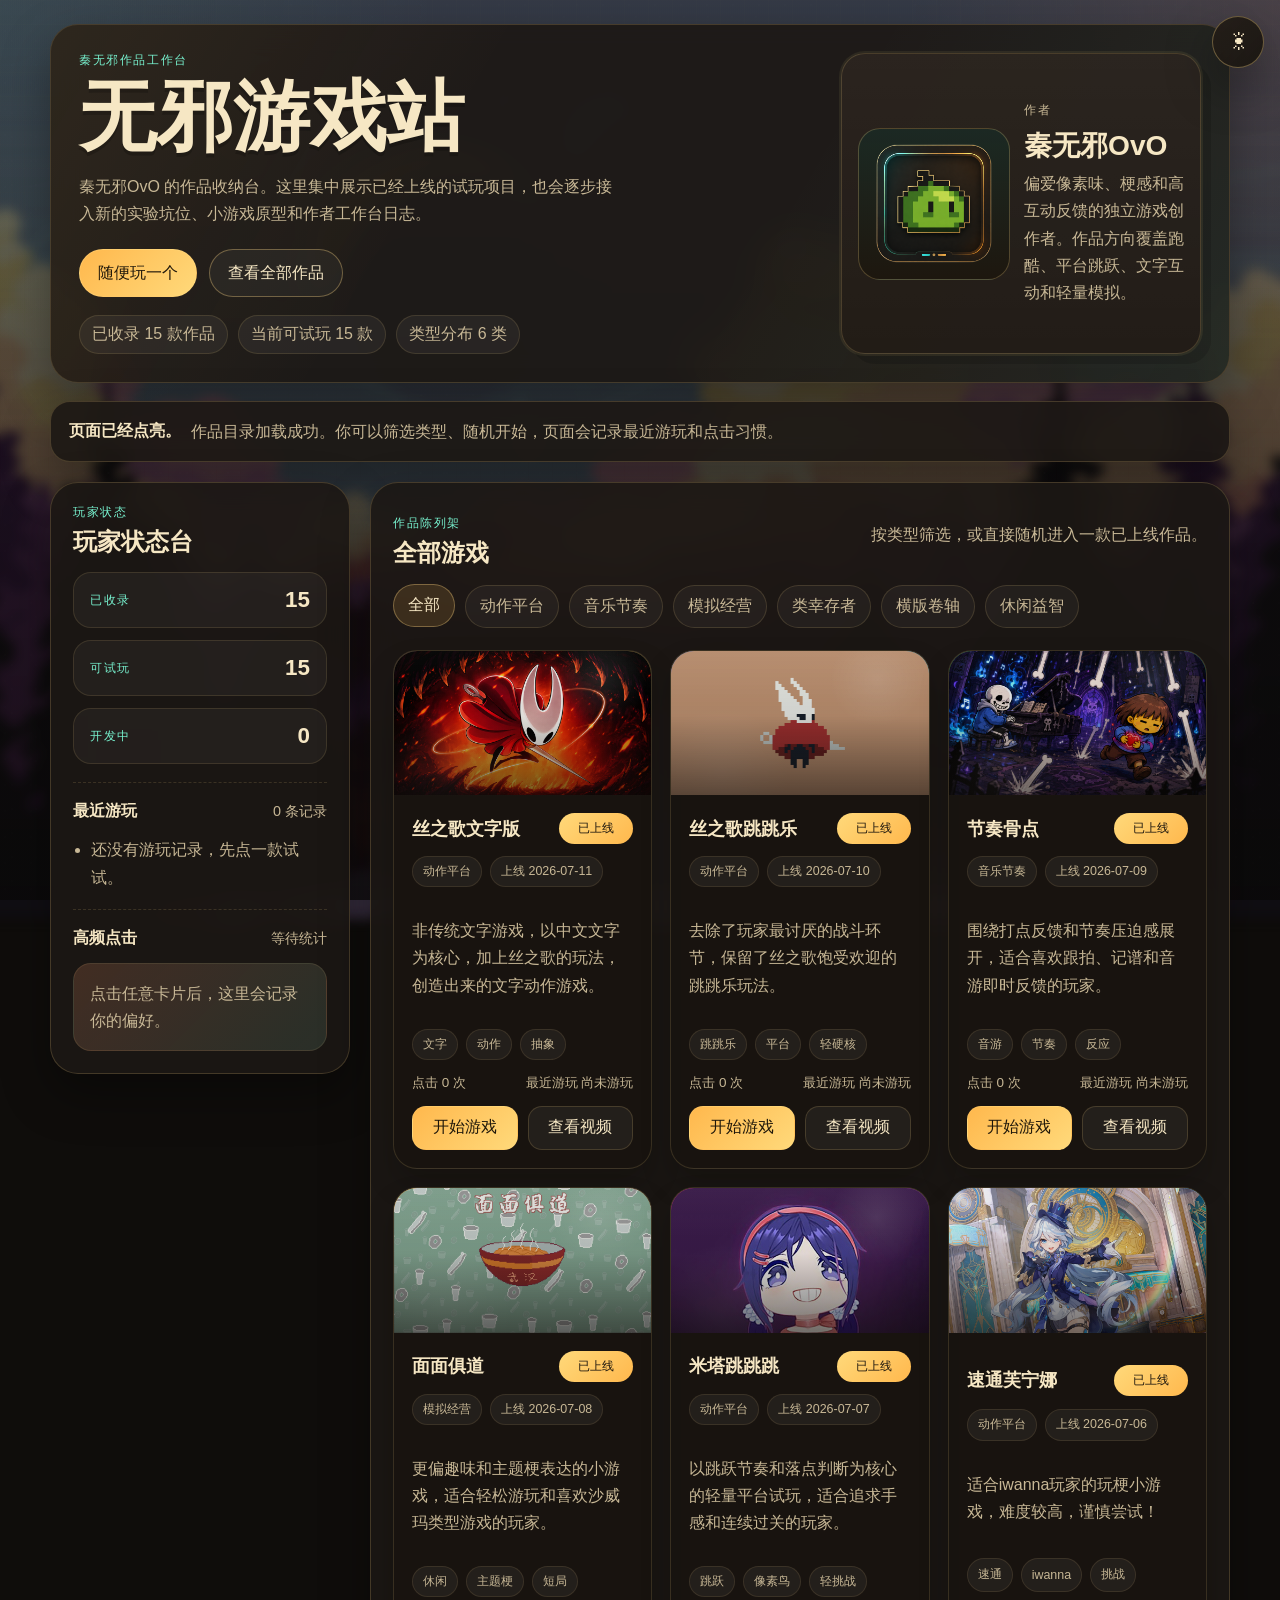
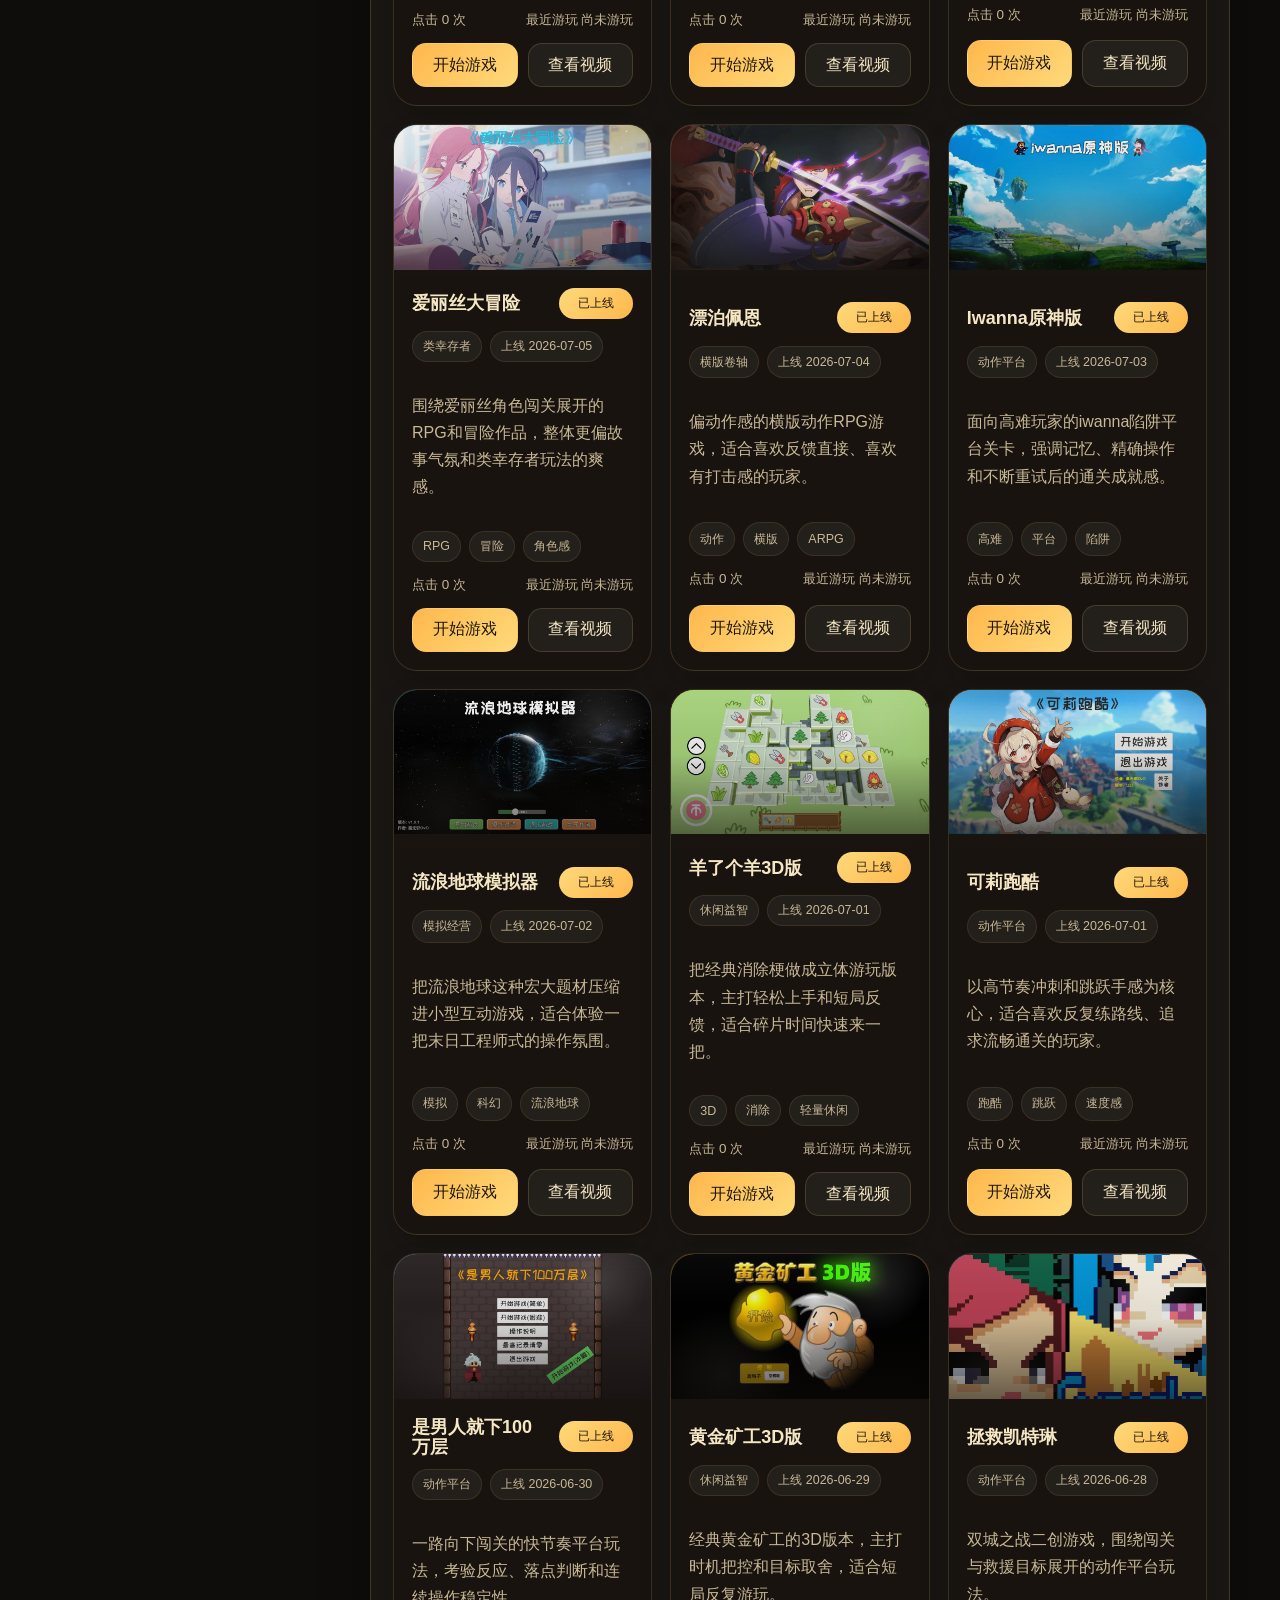
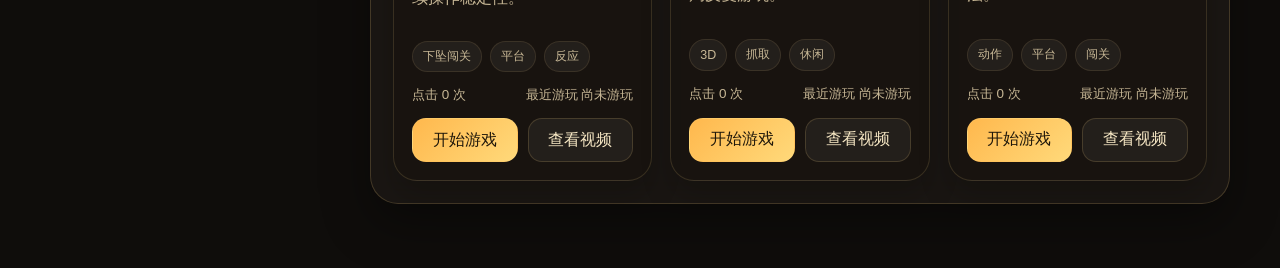
==== commit 2c3697d9: "feat: stabilize theme init and add toy publish script" ====
--- a/Builds/WuxieGameHub_TOY/index.html
+++ b/Builds/WuxieGameHub_TOY/index.html
@@ -6,8 +6,34 @@
   <meta name="description" content="无邪游戏站：秦无邪OvO 的独立游戏聚合页，集中展示已上线试玩作品。">
   <meta name="theme-color" content="#1b1a17">
   <title>无邪游戏站</title>
+  <script>
+    (function () {
+      var storageKey = "wuxie-game-hub:theme";
+      var theme = "dark";
+
+      try {
+        var raw = window.localStorage.getItem(storageKey);
+        if (raw === "light" || raw === "dark") {
+          theme = raw;
+        } else if (raw) {
+          var parsed = JSON.parse(raw);
+          if (parsed === "light" || parsed === "dark") {
+            theme = parsed;
+          }
+        }
+      } catch (error) {
+        theme = "dark";
+      }
+
+      document.documentElement.setAttribute("data-theme", theme);
+      var metaThemeColor = document.querySelector('meta[name="theme-color"]');
+      if (metaThemeColor) {
+        metaThemeColor.setAttribute("content", theme === "light" ? "#efe9dc" : "#1b1a17");
+      }
+    })();
+  </script>
   <link rel="icon" type="image/png" href="./assets/LOGO.png">
-  <link rel="stylesheet" href="./css/style.css">
+  <link rel="stylesheet" href="./css/style.css?v=006967a">
   <script src="//s1.hdslb.com/bfs/seed/toy/app/sdk/toy-sdk.js" defer></script>
 </head>
 <body>
@@ -220,7 +246,8 @@
     })();
   </script>
 
-  <script src="./js/games.js" defer></script>
-  <script src="./js/app.js" defer></script>
+  <script src="./js/games.js?v=006967a" defer></script>
+  <script src="./js/app.js?v=006967a" defer></script>
 </body>
 </html>
+
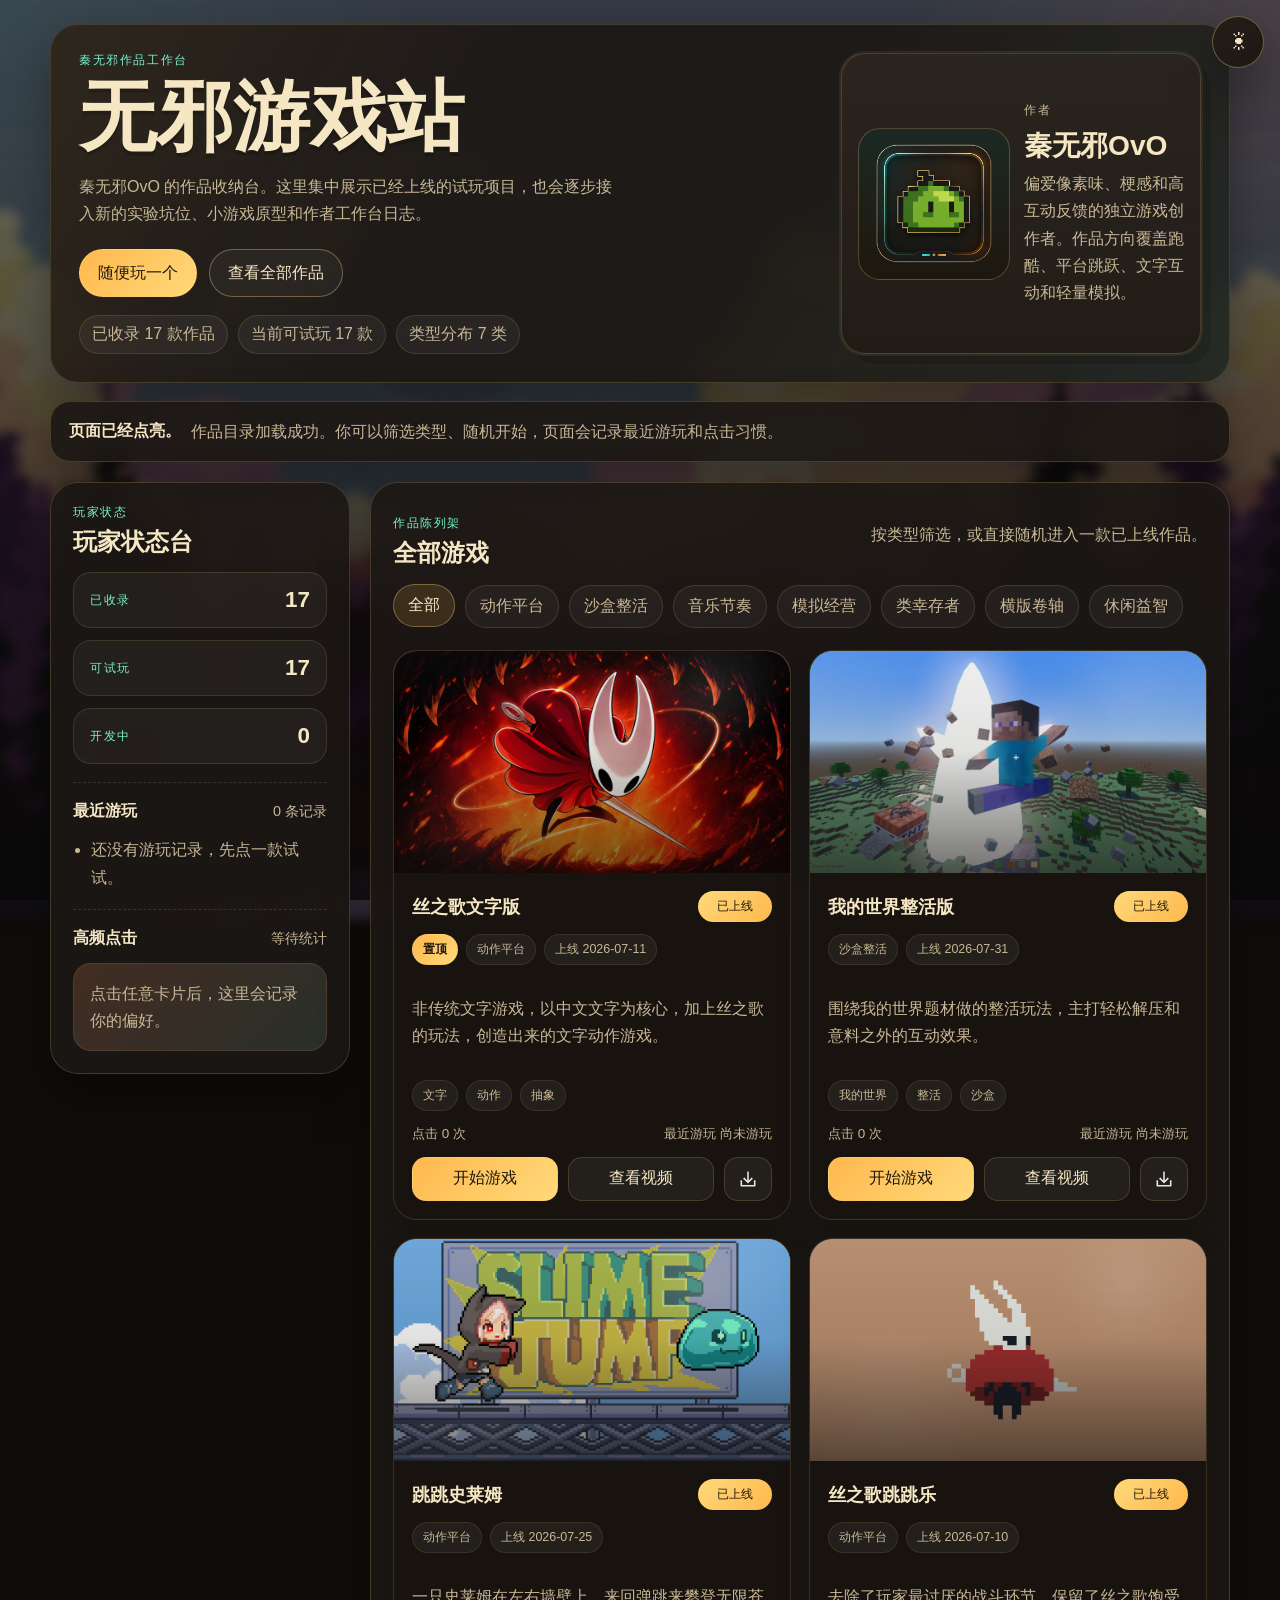
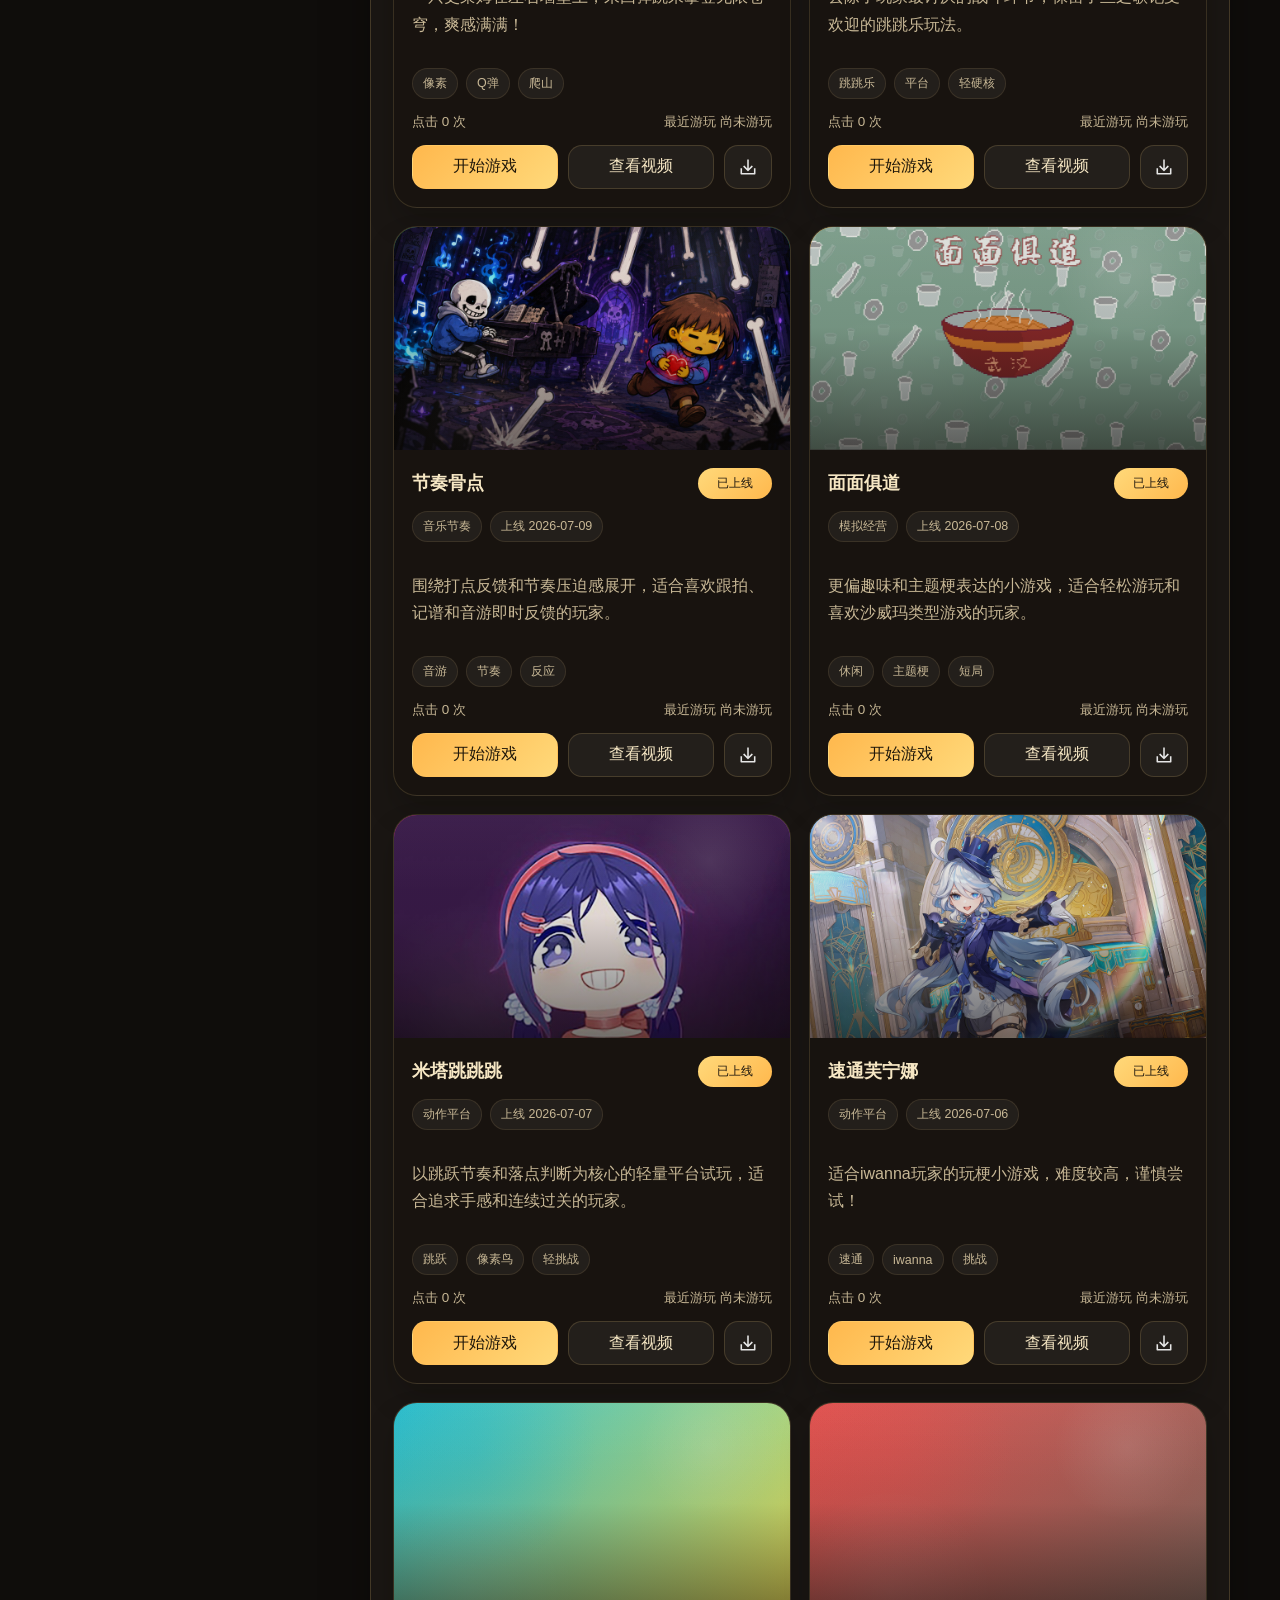
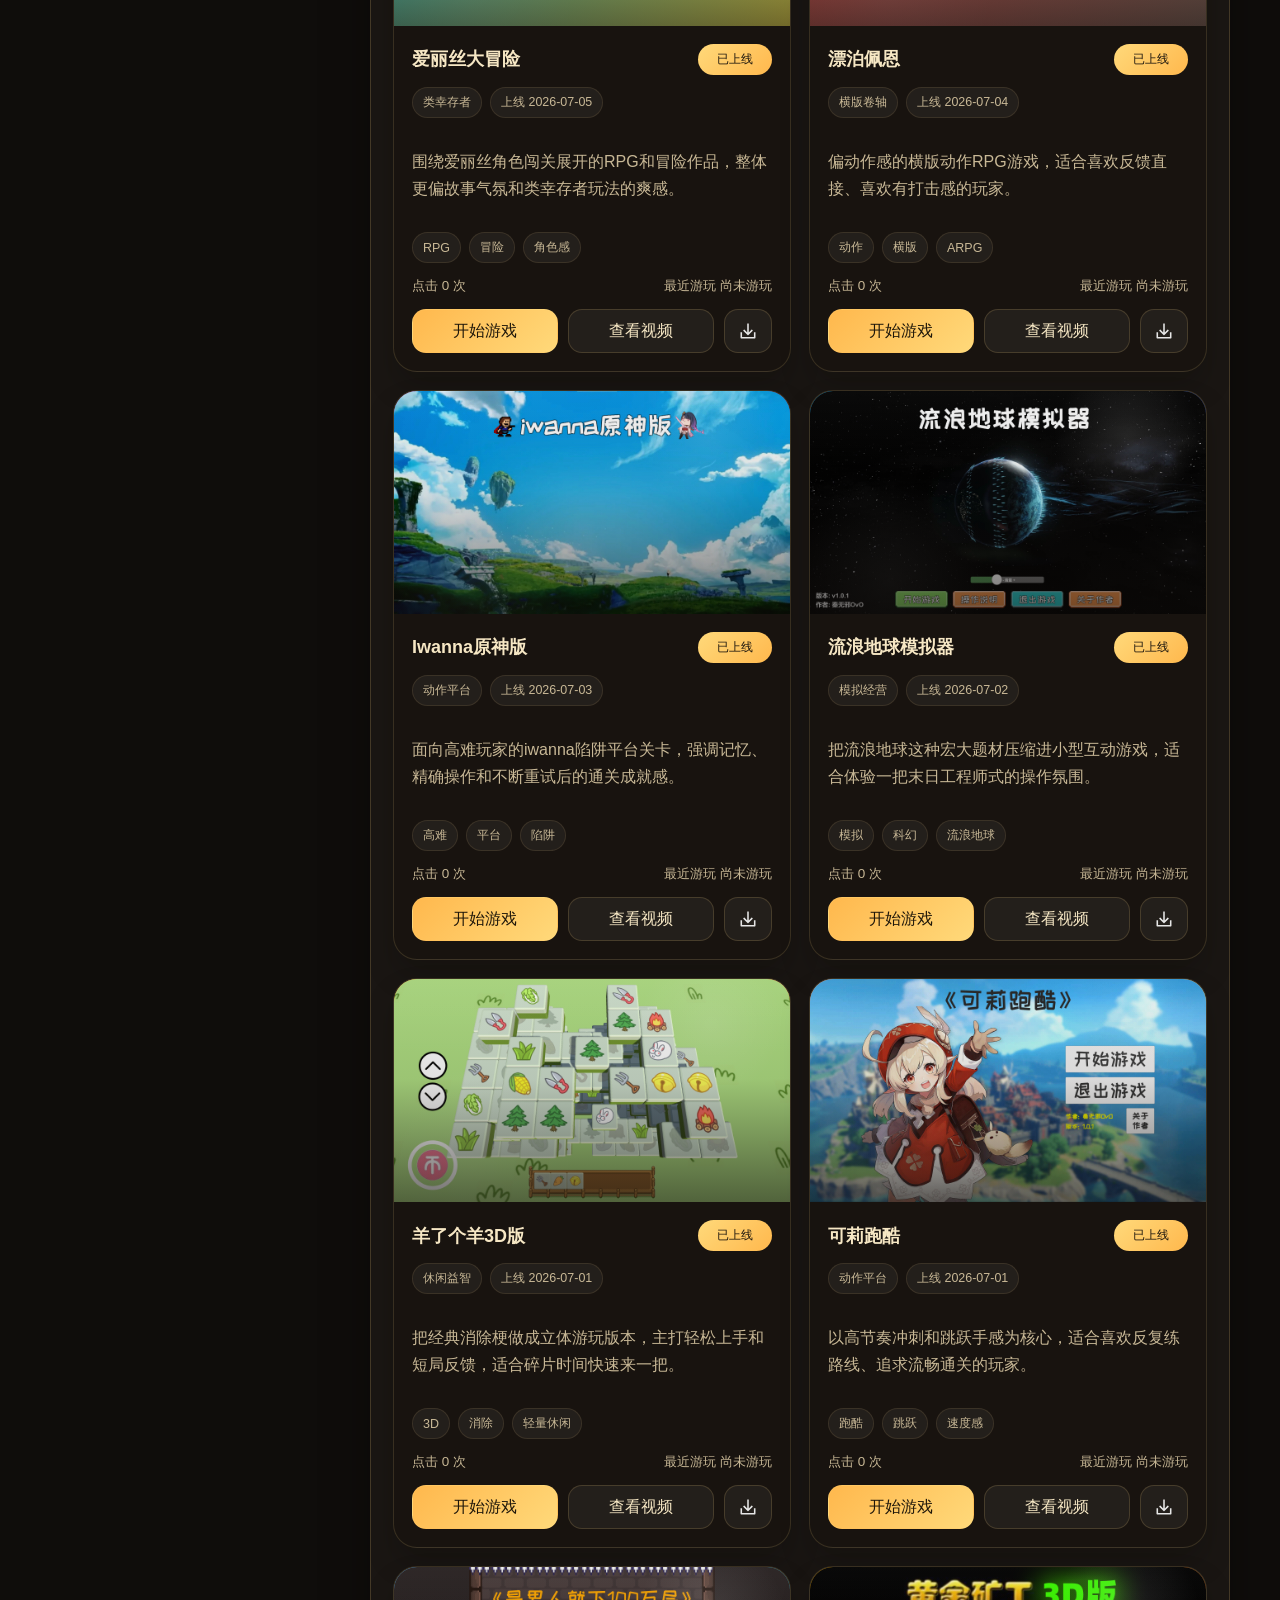
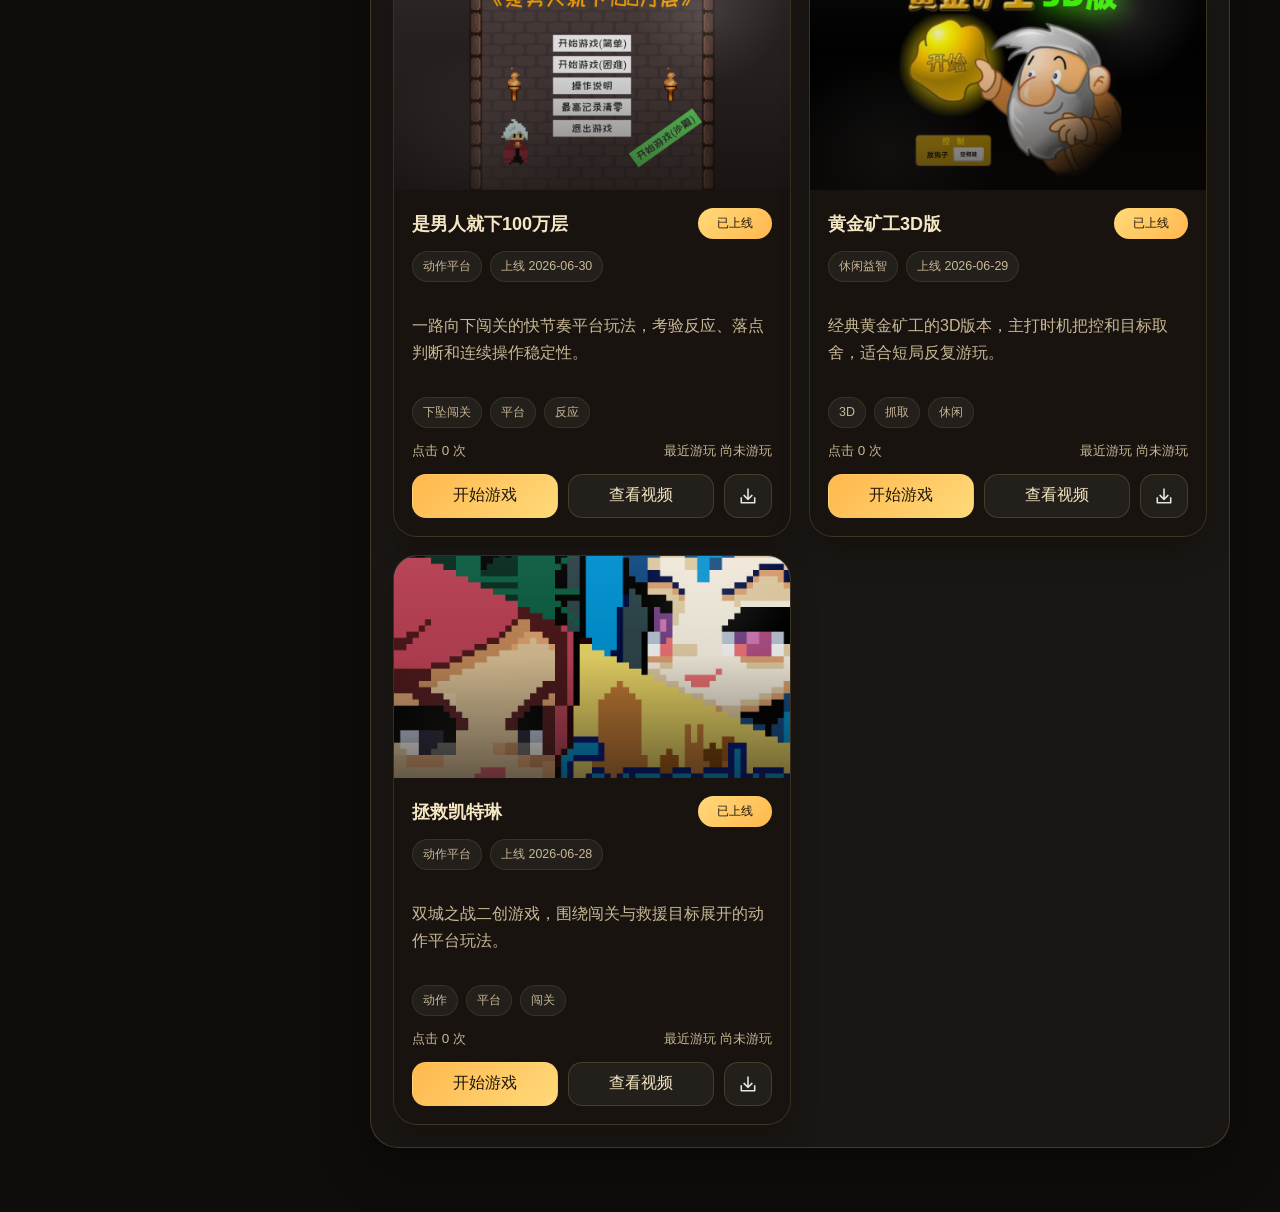
==== commit 113b6fa6: "增加我的游戏整活版游戏" ====
--- a/Builds/WuxieGameHub_TOY/index.html
+++ b/Builds/WuxieGameHub_TOY/index.html
@@ -33,7 +33,7 @@
     })();
   </script>
   <link rel="icon" type="image/png" href="./assets/LOGO.png">
-  <link rel="stylesheet" href="./css/style.css?v=006967a">
+  <link rel="stylesheet" href="./css/style.css?v=2c3697d">
   <script src="//s1.hdslb.com/bfs/seed/toy/app/sdk/toy-sdk.js" defer></script>
 </head>
 <body>
@@ -48,6 +48,16 @@
     title="切换到亮色主题"
   >
     <span class="theme-toggle__icon" aria-hidden="true">☀</span>
+  </button>
+  <button
+    class="back-top"
+    id="back-top"
+    type="button"
+    aria-label="回到顶部"
+    aria-hidden="true"
+    title="回到顶部"
+  >
+    <span class="back-top__icon" aria-hidden="true">↑</span>
   </button>
 
   <main class="page-shell">
@@ -246,8 +256,9 @@
     })();
   </script>
 
-  <script src="./js/games.js?v=006967a" defer></script>
-  <script src="./js/app.js?v=006967a" defer></script>
+  <script src="./js/games.js?v=2c3697d" defer></script>
+  <script src="./js/app.js?v=2c3697d" defer></script>
 </body>
 </html>
 
+
--- a/Builds/WuxieGameHub_TOY/css/style.css
+++ b/Builds/WuxieGameHub_TOY/css/style.css
@@ -70,6 +70,7 @@
   --focus-outline: var(--accent-cool);
   --name-hover: #ffd97a;
   --name-hover-shadow: 0 2px 12px rgba(255, 184, 77, 0.22);
+  --download-icon-url: url("../assets/下载-暗色主题.svg");
 }
 
 :root[data-theme="light"] {
@@ -140,6 +141,7 @@
   --focus-outline: #1f8b76;
   --name-hover: #b8681d;
   --name-hover-shadow: 0 2px 10px rgba(219, 138, 32, 0.22);
+  --download-icon-url: url("../assets/下载-亮色主题.svg");
 }
 
 * {
@@ -274,6 +276,50 @@
   transform: rotate(-18deg);
 }
 
+.back-top {
+  position: fixed;
+  right: calc(16px + env(safe-area-inset-right, 0px));
+  bottom: calc(18px + env(safe-area-inset-bottom, 0px));
+  z-index: 35;
+  width: 52px;
+  height: 52px;
+  border-radius: 16px;
+  border: 1px solid var(--line-strong);
+  background:
+    linear-gradient(135deg, var(--panel-strong), var(--bg-soft));
+  color: var(--text);
+  box-shadow: var(--shadow);
+  display: grid;
+  place-items: center;
+  backdrop-filter: blur(10px);
+  opacity: 0;
+  pointer-events: none;
+  transform: translateY(8px);
+  transition: transform 180ms ease, opacity 180ms ease, border-color 180ms ease, box-shadow 180ms ease;
+}
+
+.back-top.is-visible {
+  opacity: 1;
+  pointer-events: auto;
+  transform: translateY(0);
+}
+
+.back-top:hover,
+.back-top:focus-visible {
+  border-color: var(--filter-hover-border);
+  box-shadow: var(--hover-shadow);
+}
+
+.back-top:focus-visible {
+  outline: 2px solid var(--focus-outline);
+  outline-offset: 2px;
+}
+
+.back-top__icon {
+  font-size: 24px;
+  line-height: 1;
+}
+
 .panel {
   background: var(--panel);
   border: 1px solid var(--line);
@@ -606,7 +652,7 @@
 
 .games-grid {
   display: grid;
-  grid-template-columns: repeat(auto-fit, minmax(250px, 1fr));
+  grid-template-columns: repeat(2, minmax(0, 1fr));
   gap: 18px;
   margin-top: 22px;
 }
@@ -788,6 +834,13 @@
   color: var(--text-dim);
 }
 
+.meta-pill.is-pinned {
+  color: #1f170a;
+  background: linear-gradient(135deg, var(--accent), #ffd97a);
+  border-color: transparent;
+  font-weight: 700;
+}
+
 .tag-row {
   display: flex;
   flex-wrap: wrap;
@@ -804,7 +857,8 @@
 
 .card-actions {
   display: grid;
-  grid-template-columns: repeat(2, minmax(0, 1fr));
+  grid-template-columns: minmax(0, 1fr) minmax(0, 1fr) 48px;
+  align-items: stretch;
   gap: 10px;
 }
 
@@ -826,6 +880,29 @@
 .card-button--primary {
   color: #1f170a;
   background: linear-gradient(135deg, var(--accent), #ffd97a);
+}
+
+.card-button--icon {
+  min-width: 44px;
+  padding: 0;
+  display: inline-flex;
+  align-items: center;
+  justify-content: center;
+}
+
+.card-button__icon {
+  line-height: 1;
+  font-size: 1.08rem;
+}
+
+.card-button__icon-image {
+  width: 20px;
+  height: 20px;
+  display: block;
+  background-image: var(--download-icon-url);
+  background-repeat: no-repeat;
+  background-size: contain;
+  background-position: center;
 }
 
 .card-button[disabled] {
@@ -947,6 +1024,18 @@
     font-size: 21px;
   }
 
+  .back-top {
+    right: calc(10px + env(safe-area-inset-right, 0px));
+    bottom: calc(12px + env(safe-area-inset-bottom, 0px));
+    width: 46px;
+    height: 46px;
+    border-radius: 14px;
+  }
+
+  .back-top__icon {
+    font-size: 21px;
+  }
+
   .page-shell {
     width: min(calc(100% - 20px), var(--content-width));
     padding-top: 14px;
@@ -967,7 +1056,7 @@
   }
 
   .card-actions {
-    grid-template-columns: 1fr;
+    grid-template-columns: minmax(0, 1fr) minmax(0, 1fr) 46px;
   }
 
   .status-counters {
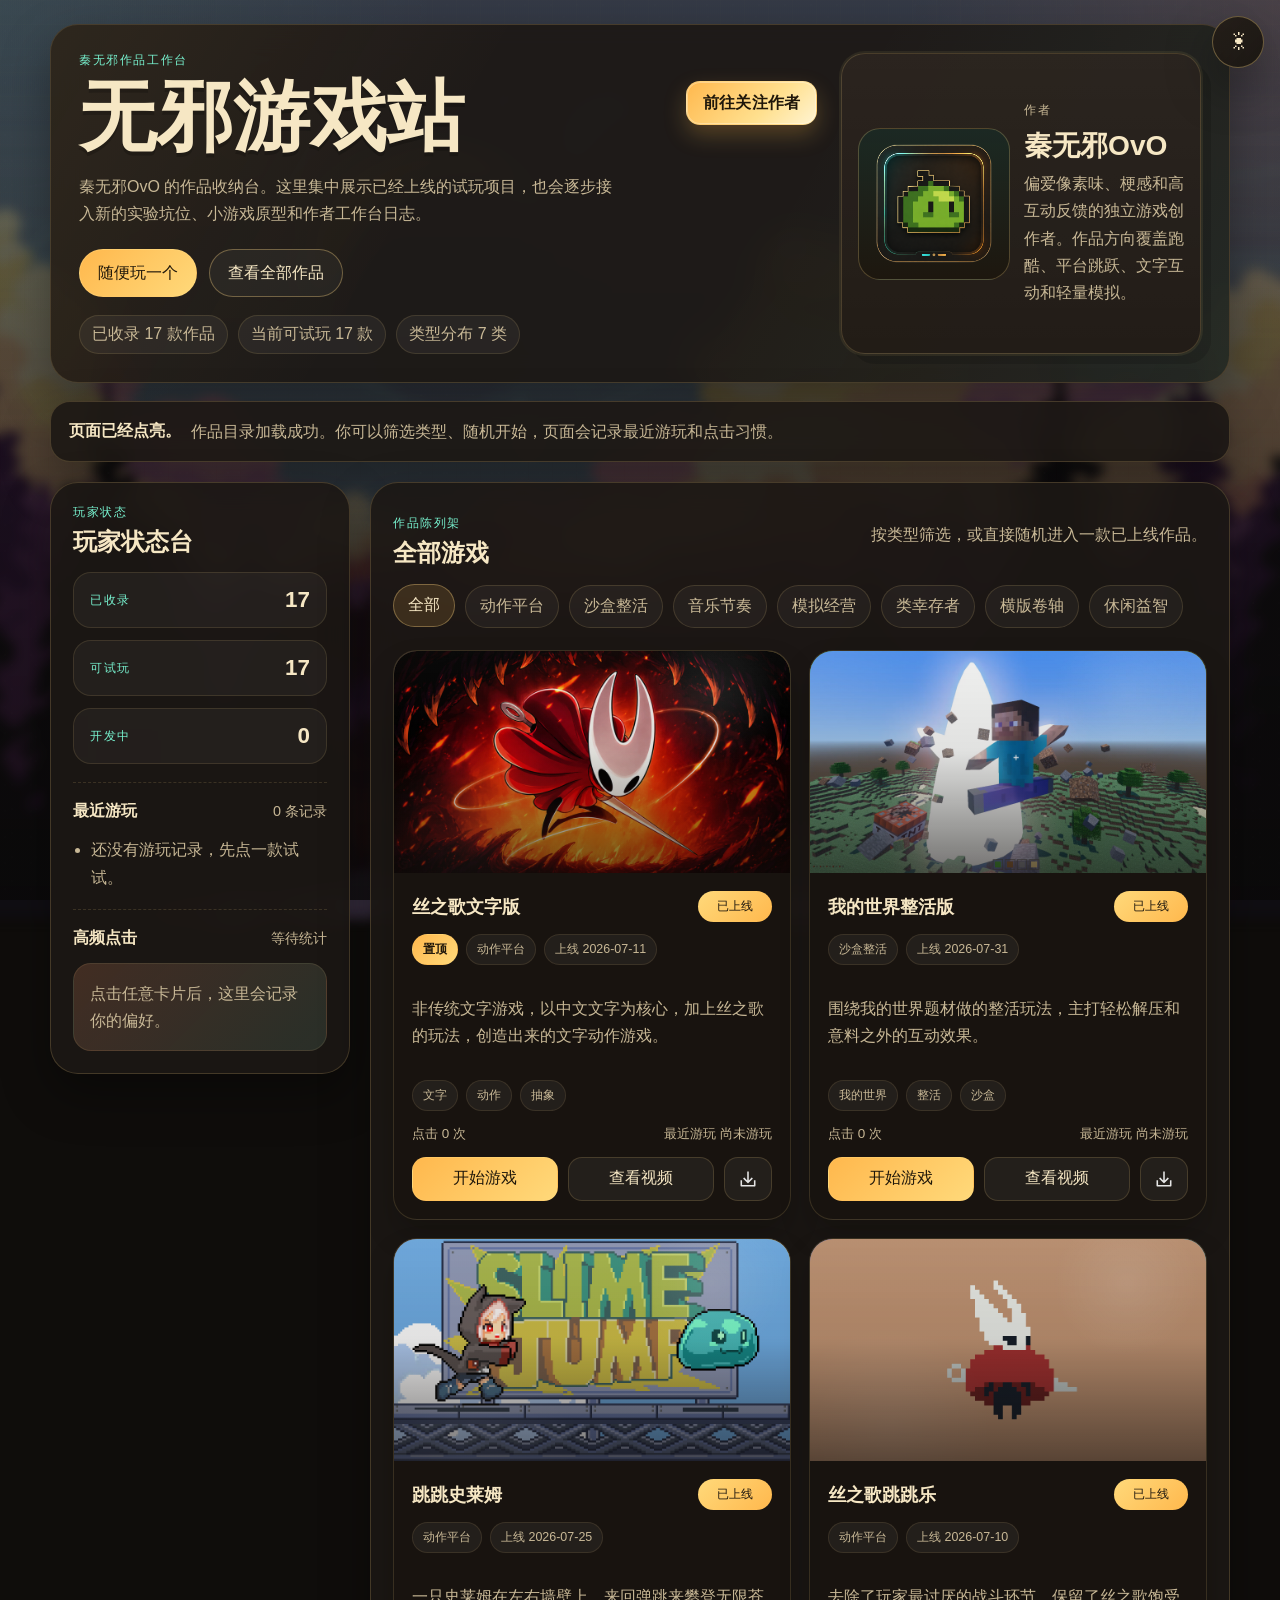
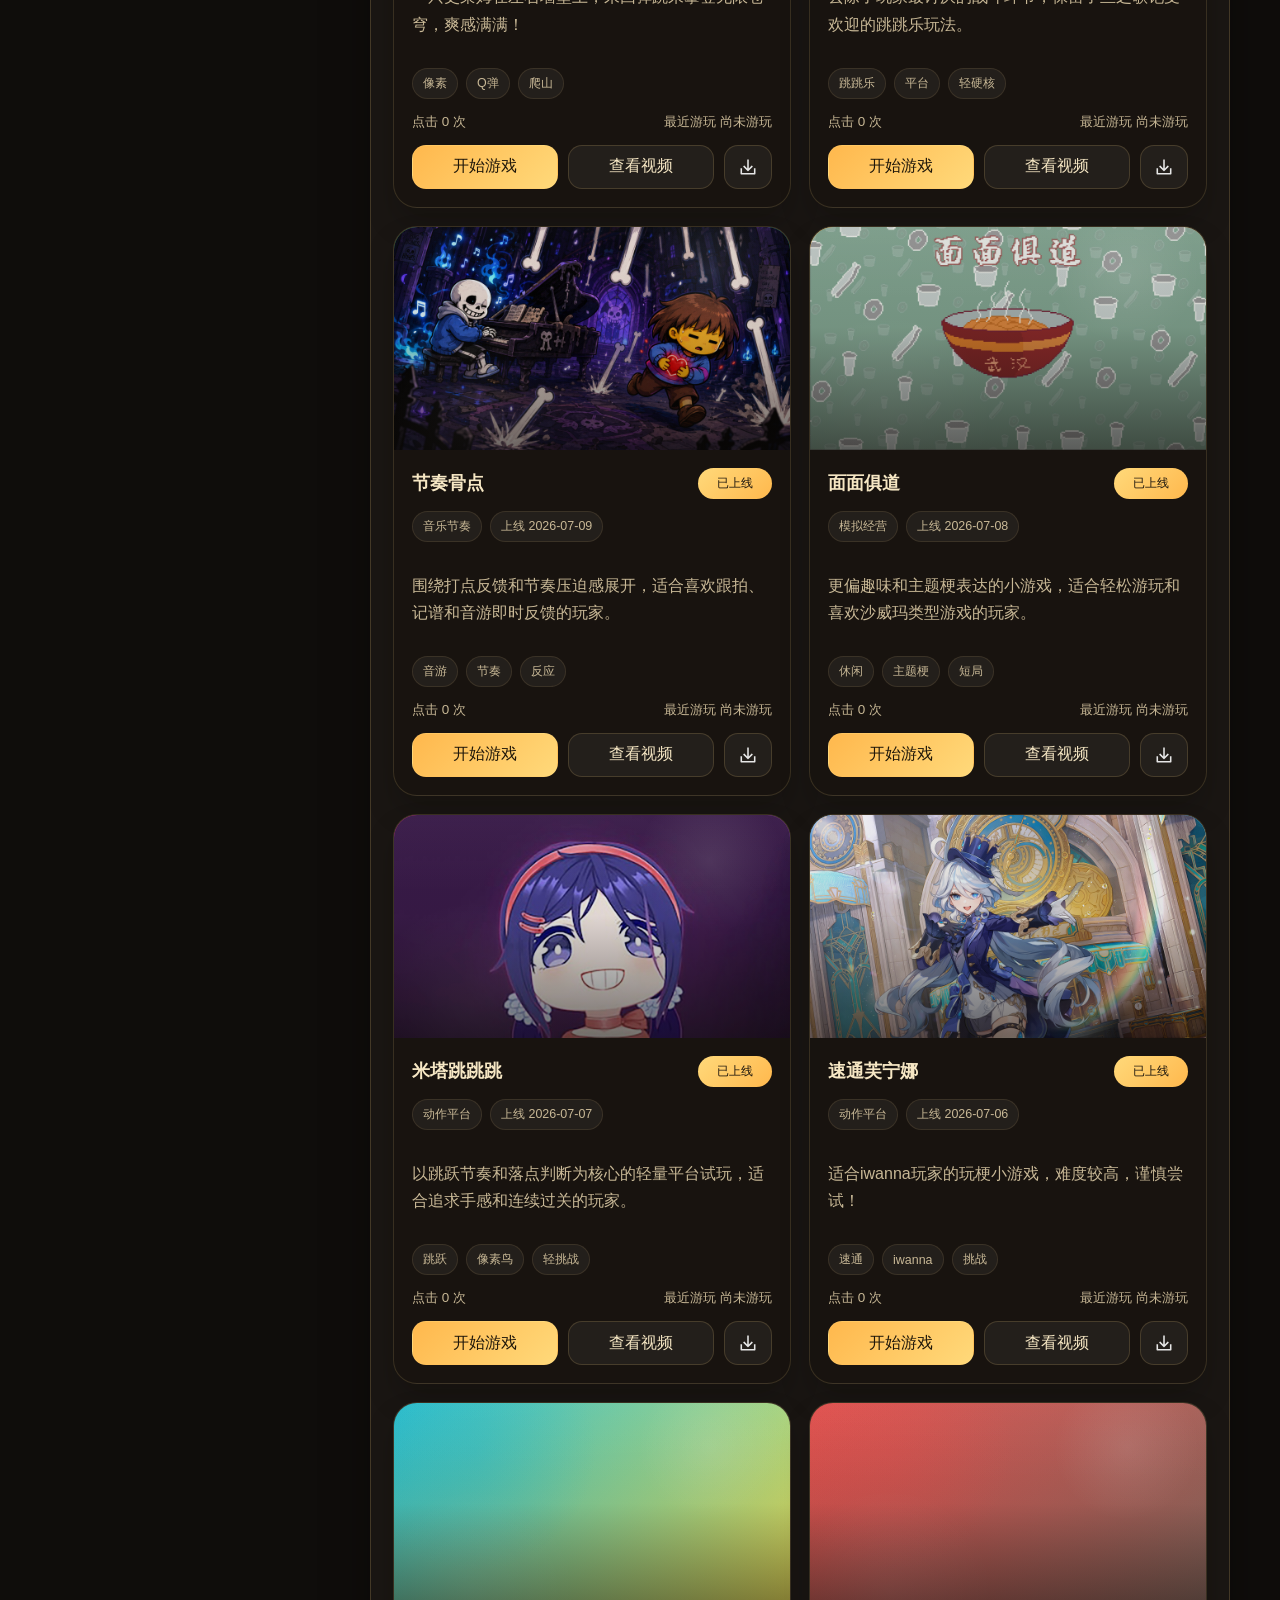
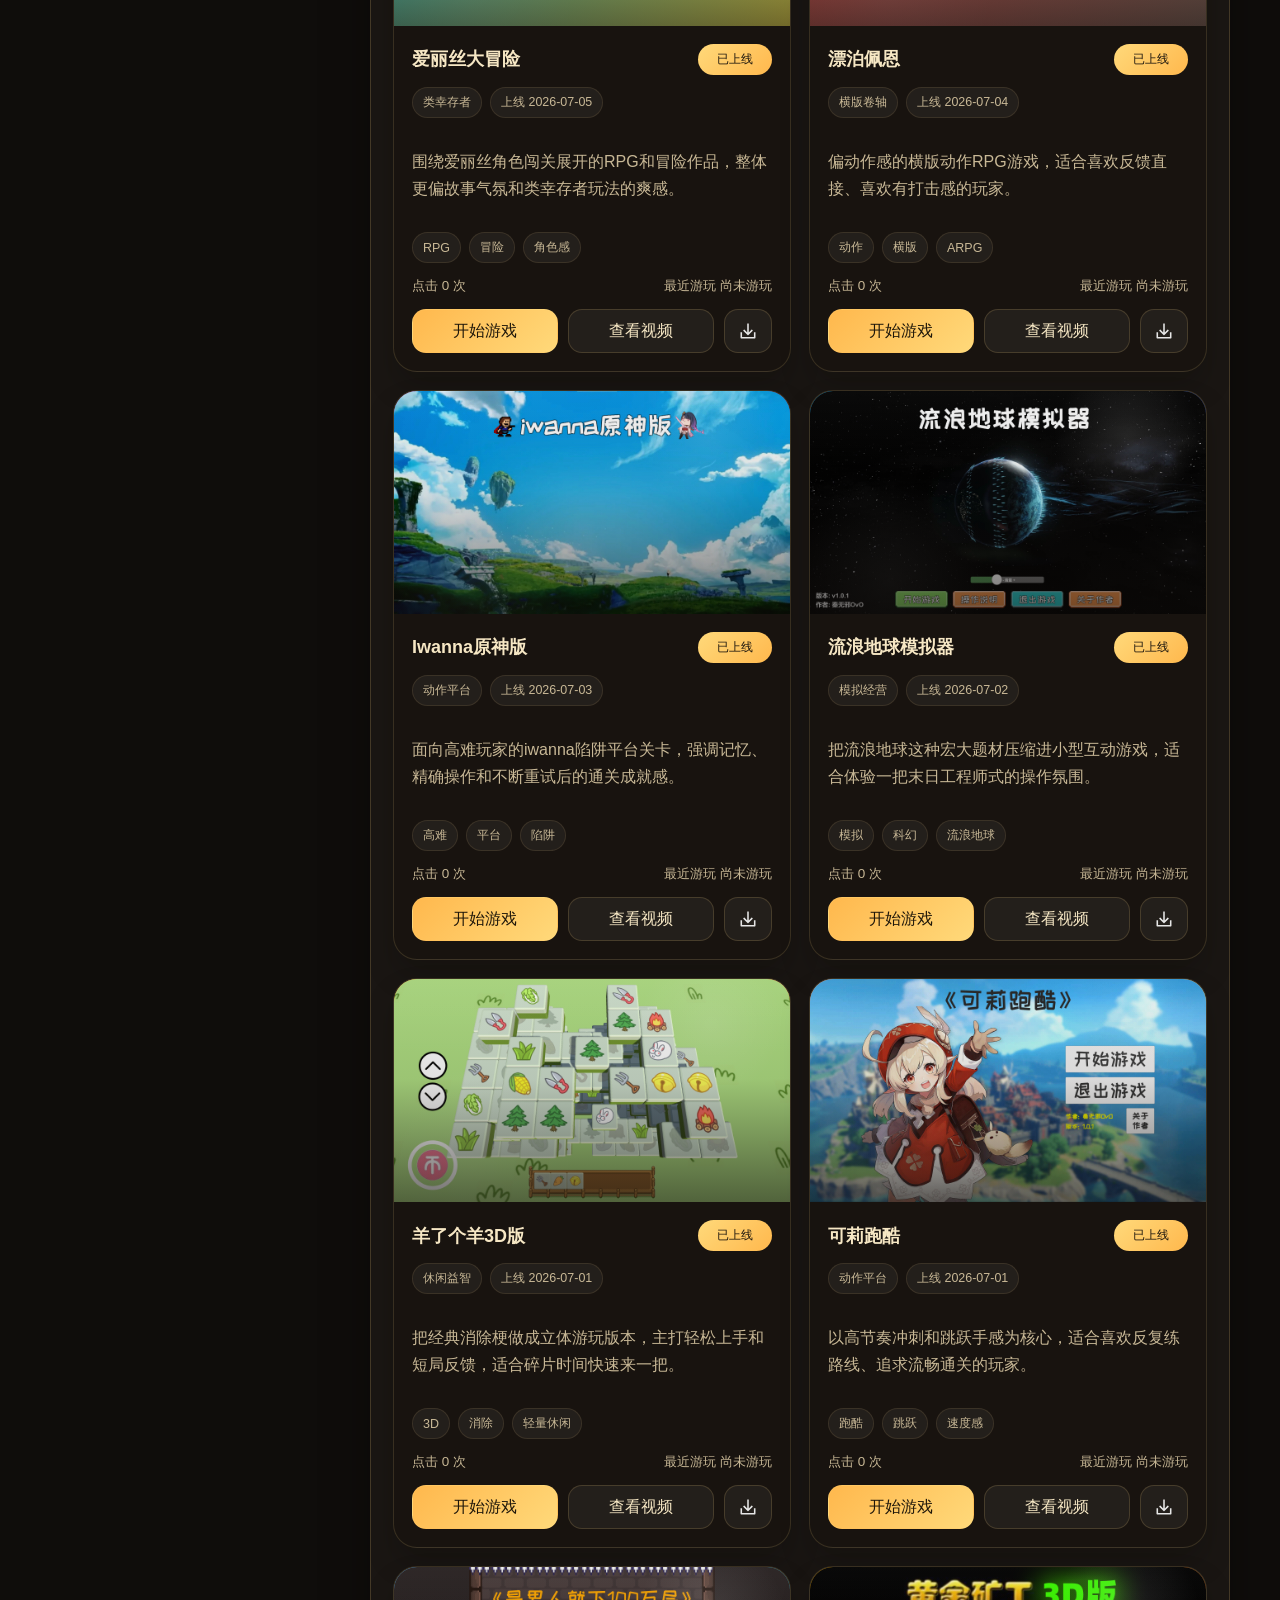
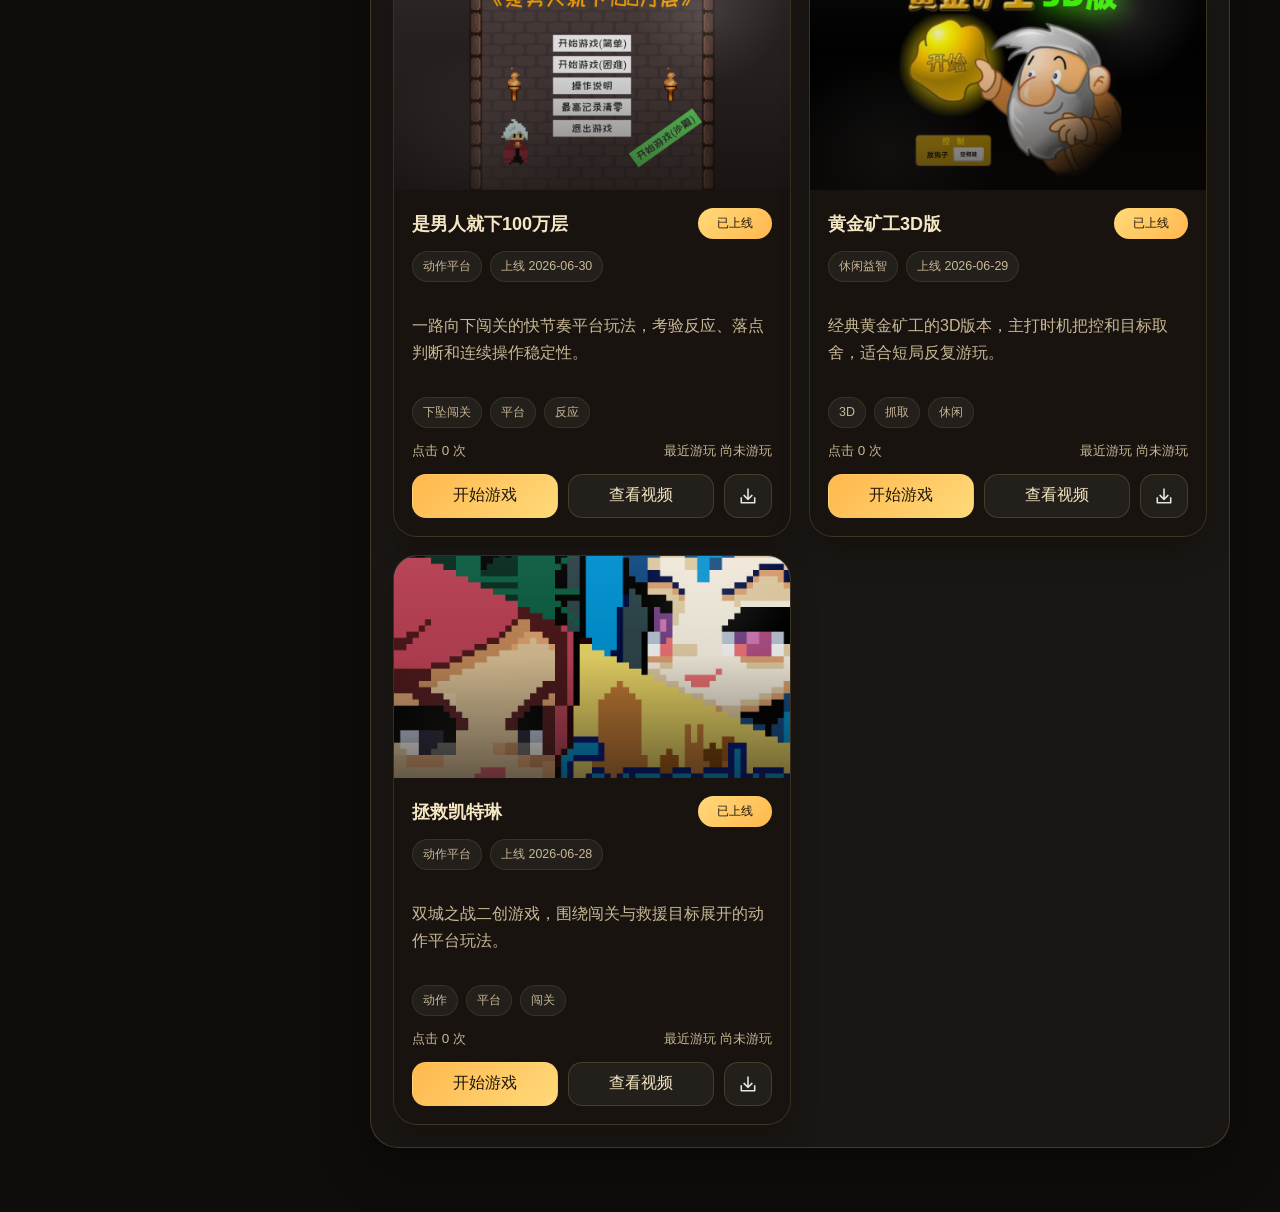
==== commit 2a62f7c8: "增加前往关注作者按钮" ====
--- a/Builds/WuxieGameHub_TOY/index.html
+++ b/Builds/WuxieGameHub_TOY/index.html
@@ -33,7 +33,7 @@
     })();
   </script>
   <link rel="icon" type="image/png" href="./assets/LOGO.png">
-  <link rel="stylesheet" href="./css/style.css?v=2c3697d">
+  <link rel="stylesheet" href="./css/style.css?v=113b6fa">
   <script src="//s1.hdslb.com/bfs/seed/toy/app/sdk/toy-sdk.js" defer></script>
 </head>
 <body>
@@ -63,8 +63,21 @@
   <main class="page-shell">
     <header class="hero panel">
       <div class="hero-copy">
-        <p class="eyebrow">秦无邪作品工作台</p>
-        <h1>无邪游戏站</h1>
+        <div class="hero-headline-row">
+          <div class="hero-title-group">
+            <p class="eyebrow">秦无邪作品工作台</p>
+            <h1>无邪游戏站</h1>
+          </div>
+          <button
+            class="follow-up-button"
+            type="button"
+            data-action="open-space"
+            data-space-mid="335835274"
+            aria-label="关注秦无邪OvO并打开B站主页"
+          >
+            前往关注作者
+          </button>
+        </div>
         <p class="hero-lead">
           秦无邪OvO 的作品收纳台。这里集中展示已经上线的试玩项目，也会逐步接入新的实验坑位、小游戏原型和作者工作台日志。
         </p>
@@ -256,9 +269,10 @@
     })();
   </script>
 
-  <script src="./js/games.js?v=2c3697d" defer></script>
-  <script src="./js/app.js?v=2c3697d" defer></script>
+  <script src="./js/games.js?v=113b6fa" defer></script>
+  <script src="./js/app.js?v=113b6fa" defer></script>
 </body>
 </html>
 
 
+
--- a/Builds/WuxieGameHub_TOY/css/style.css
+++ b/Builds/WuxieGameHub_TOY/css/style.css
@@ -392,6 +392,45 @@
   max-width: 60ch;
 }
 
+.hero-headline-row {
+  display: flex;
+  justify-content: space-between;
+  align-items: flex-start;
+  gap: 14px;
+}
+
+.hero-title-group {
+  min-width: 0;
+}
+
+.follow-up-button {
+  flex: 0 0 auto;
+  margin-top: clamp(18px, 2.2vw, 48px);
+  min-height: 44px;
+  padding: 10px 16px;
+  border-radius: 14px;
+  border: 1px solid rgba(255, 216, 133, 0.58);
+  color: #1f170a;
+  font-weight: 700;
+  letter-spacing: 0.01em;
+  white-space: nowrap;
+  background: linear-gradient(135deg, var(--accent), #ffe08f 62%, #fff4d2 100%);
+  box-shadow:
+    0 10px 22px rgba(255, 184, 77, 0.25),
+    inset 0 0 0 1px rgba(255, 255, 255, 0.3);
+  transition: transform 180ms ease, box-shadow 180ms ease, border-color 180ms ease, filter 180ms ease;
+}
+
+.follow-up-button:hover,
+.follow-up-button:focus-visible {
+  transform: translateY(-2px);
+  border-color: var(--filter-hover-border);
+  box-shadow:
+    0 14px 26px rgba(255, 184, 77, 0.32),
+    inset 0 0 0 1px rgba(255, 255, 255, 0.36);
+  filter: saturate(1.03);
+}
+
 .hero-actions {
   display: flex;
   flex-wrap: wrap;
@@ -416,7 +455,8 @@
 
 .action-button:focus-visible,
 .filter-chip:focus-visible,
-.card-button:focus-visible {
+.card-button:focus-visible,
+.follow-up-button:focus-visible {
   outline: 2px solid var(--focus-outline);
   outline-offset: 2px;
 }
@@ -1051,6 +1091,18 @@
     font-size: clamp(2.1rem, 12vw, 3rem);
   }
 
+  .hero-headline-row {
+    gap: 10px;
+  }
+
+  .follow-up-button {
+    margin-top: 30px;
+    min-height: 40px;
+    padding: 8px 12px;
+    border-radius: 12px;
+    font-size: 0.92rem;
+  }
+
   .games-grid {
     grid-template-columns: 1fr;
   }
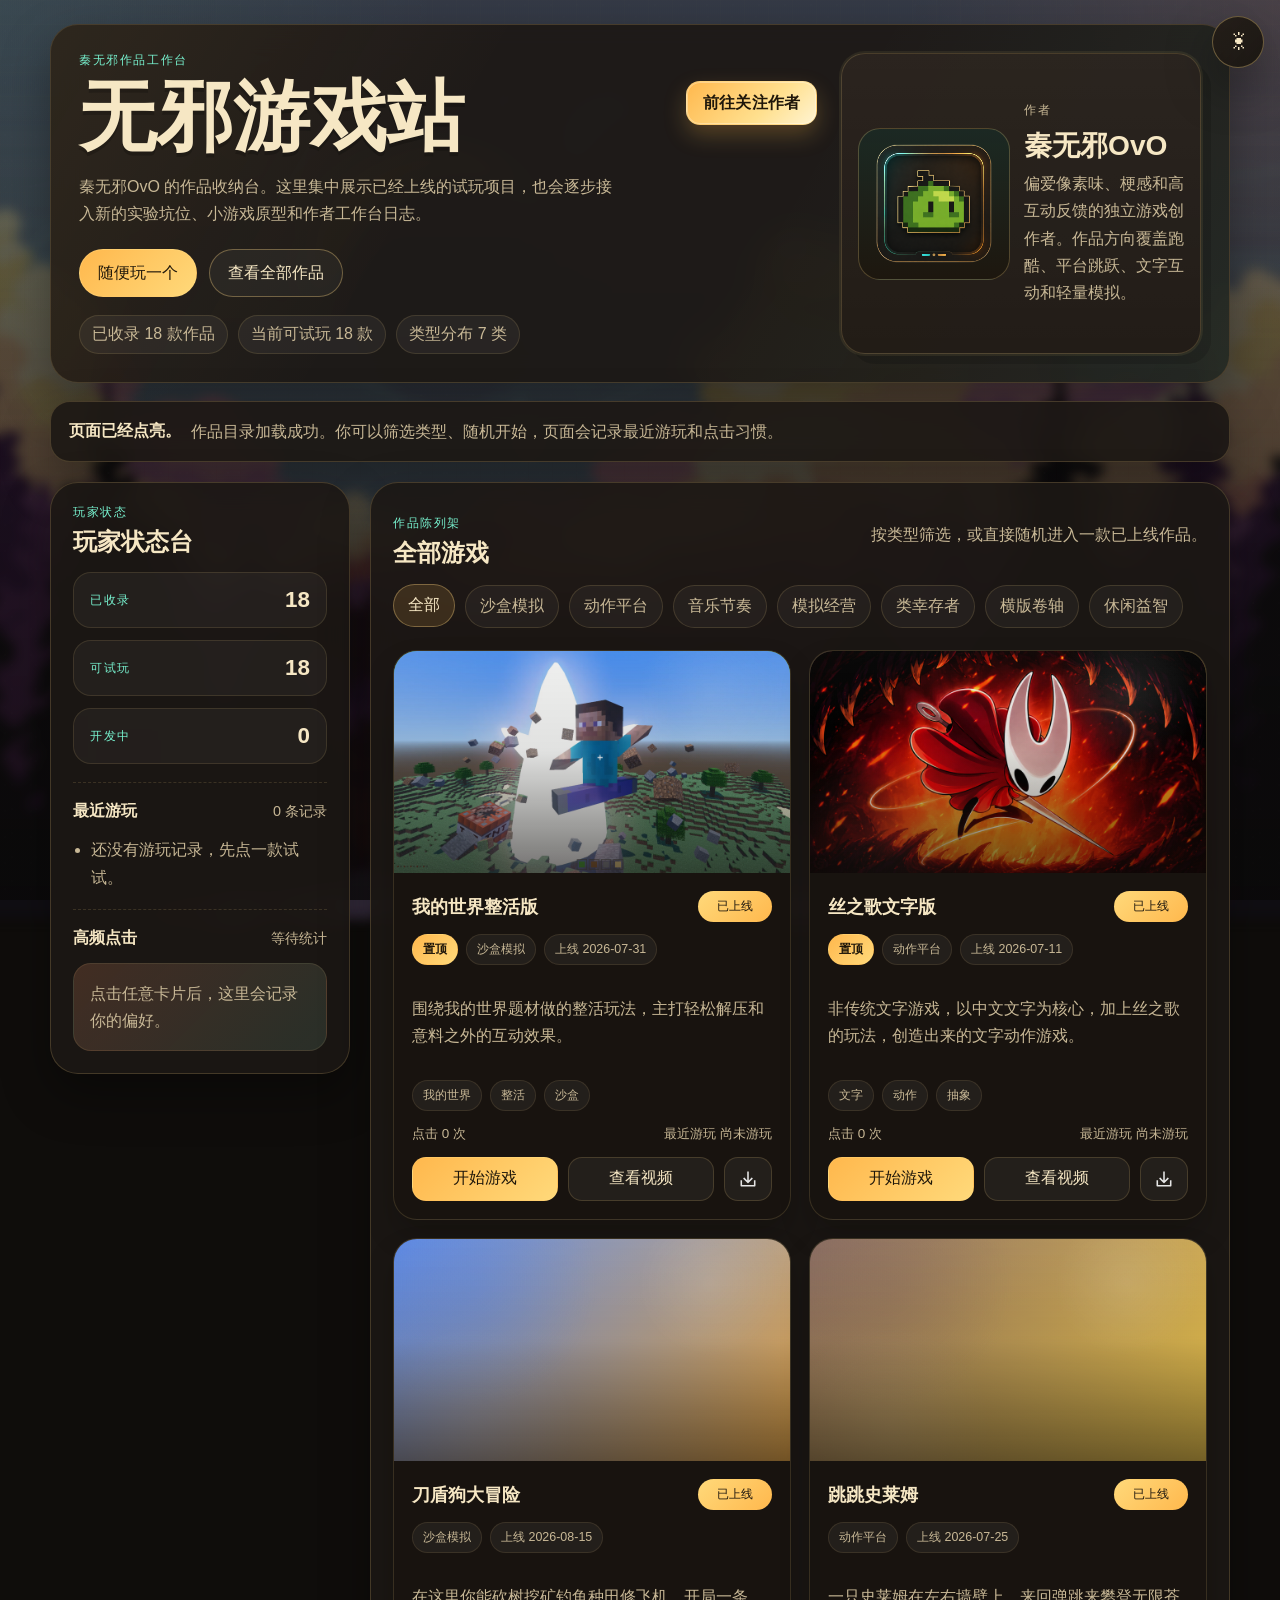
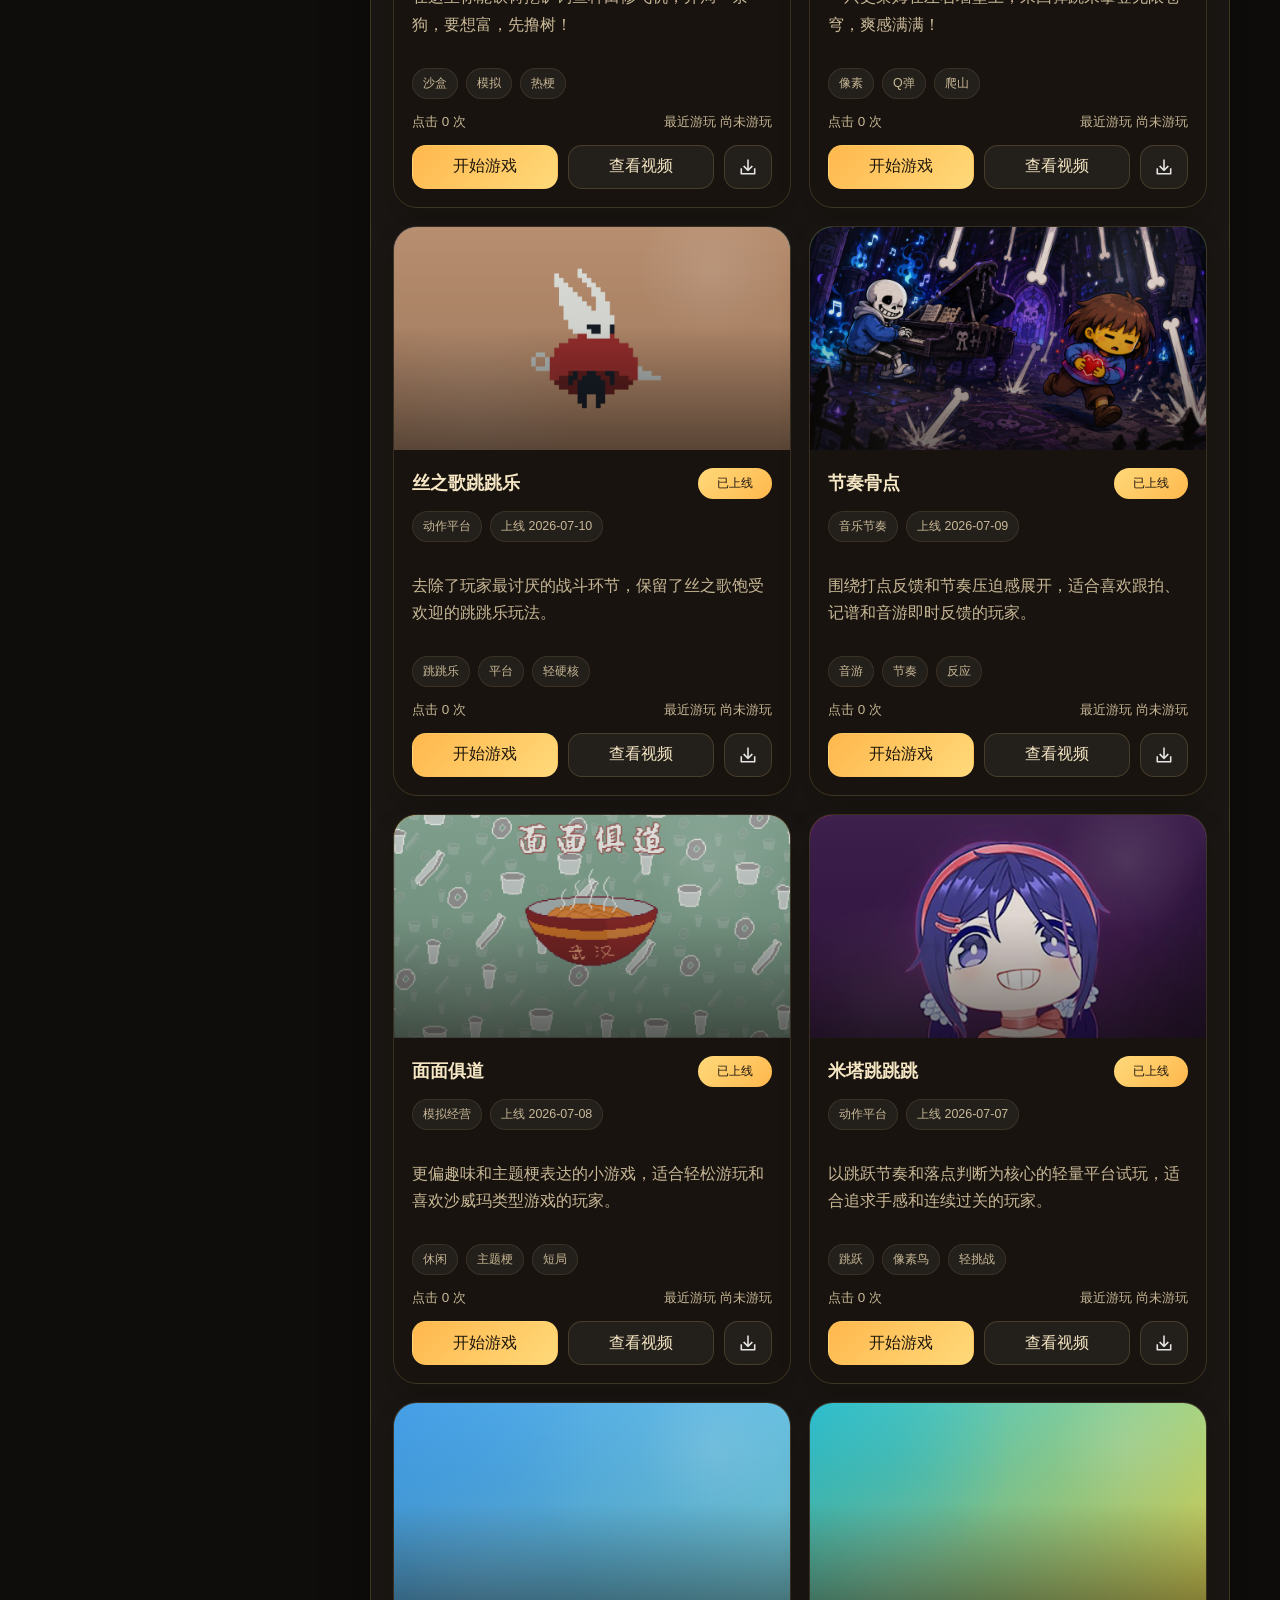
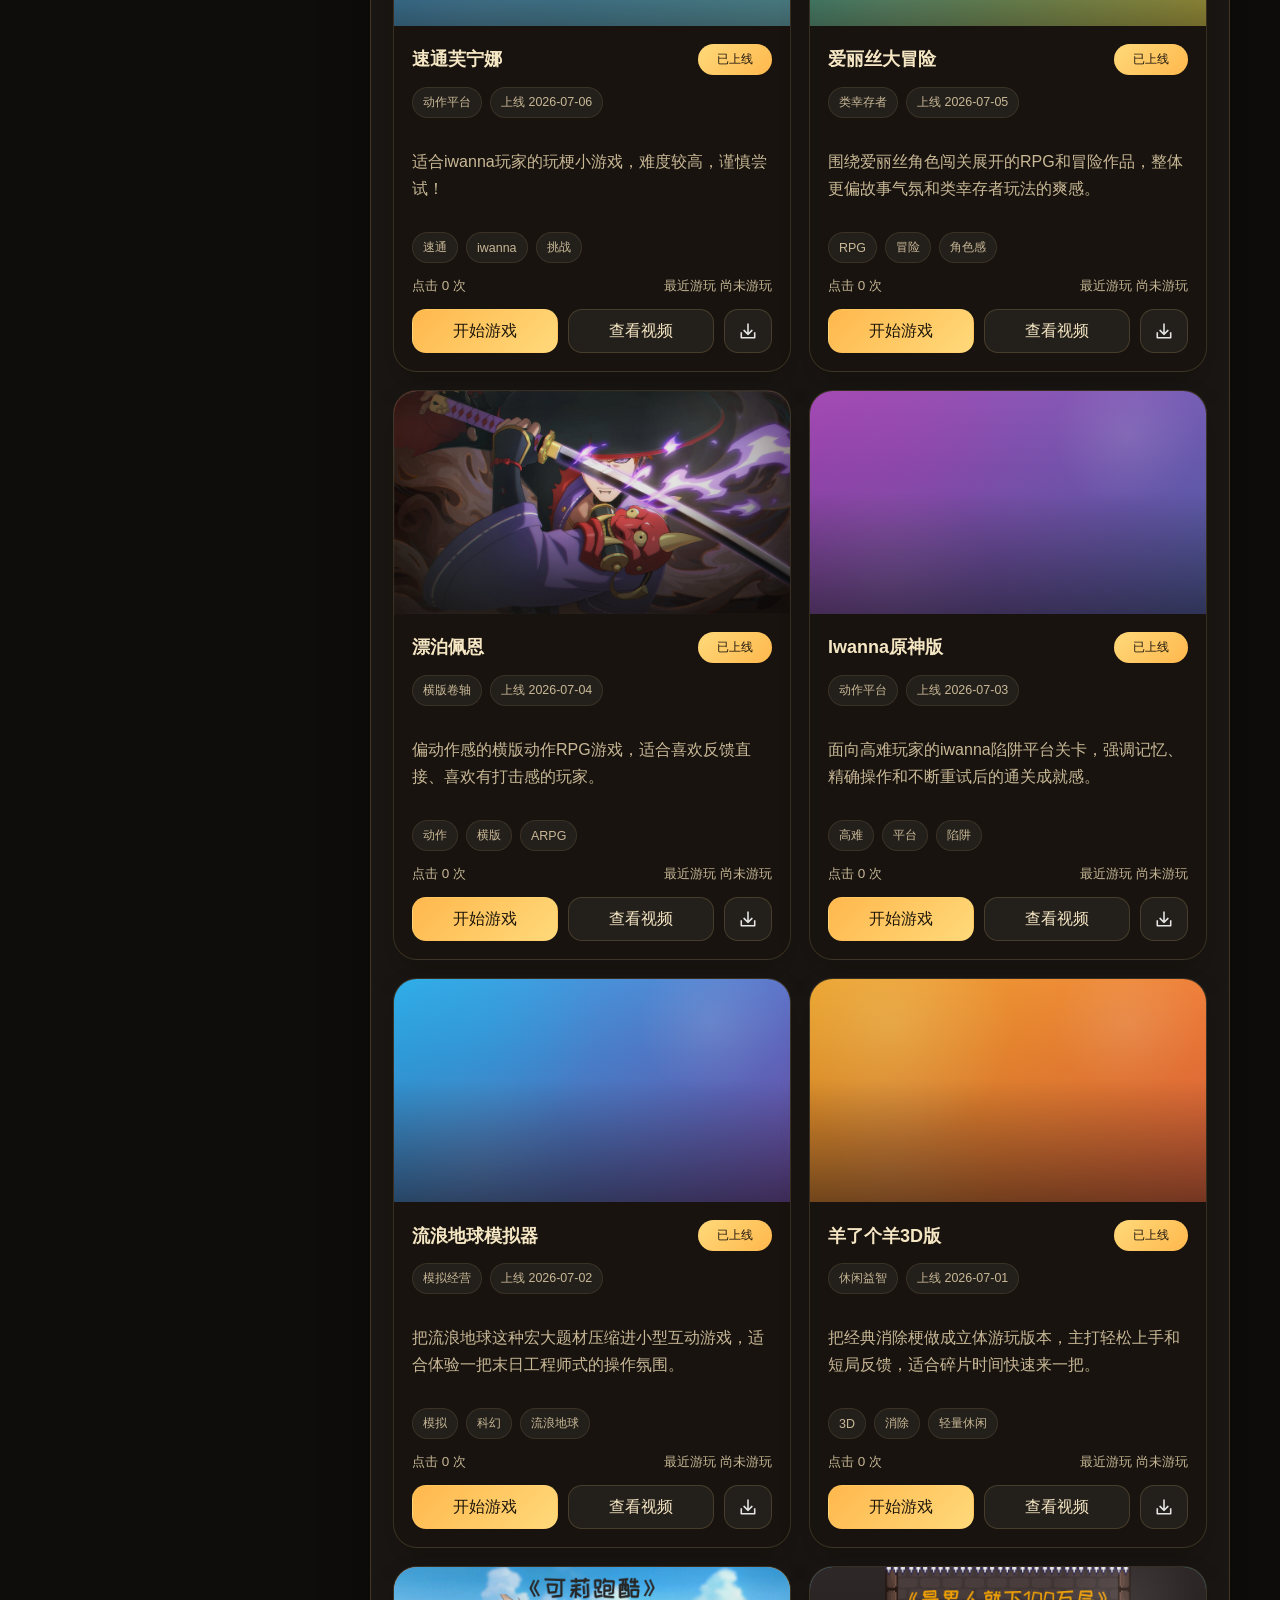
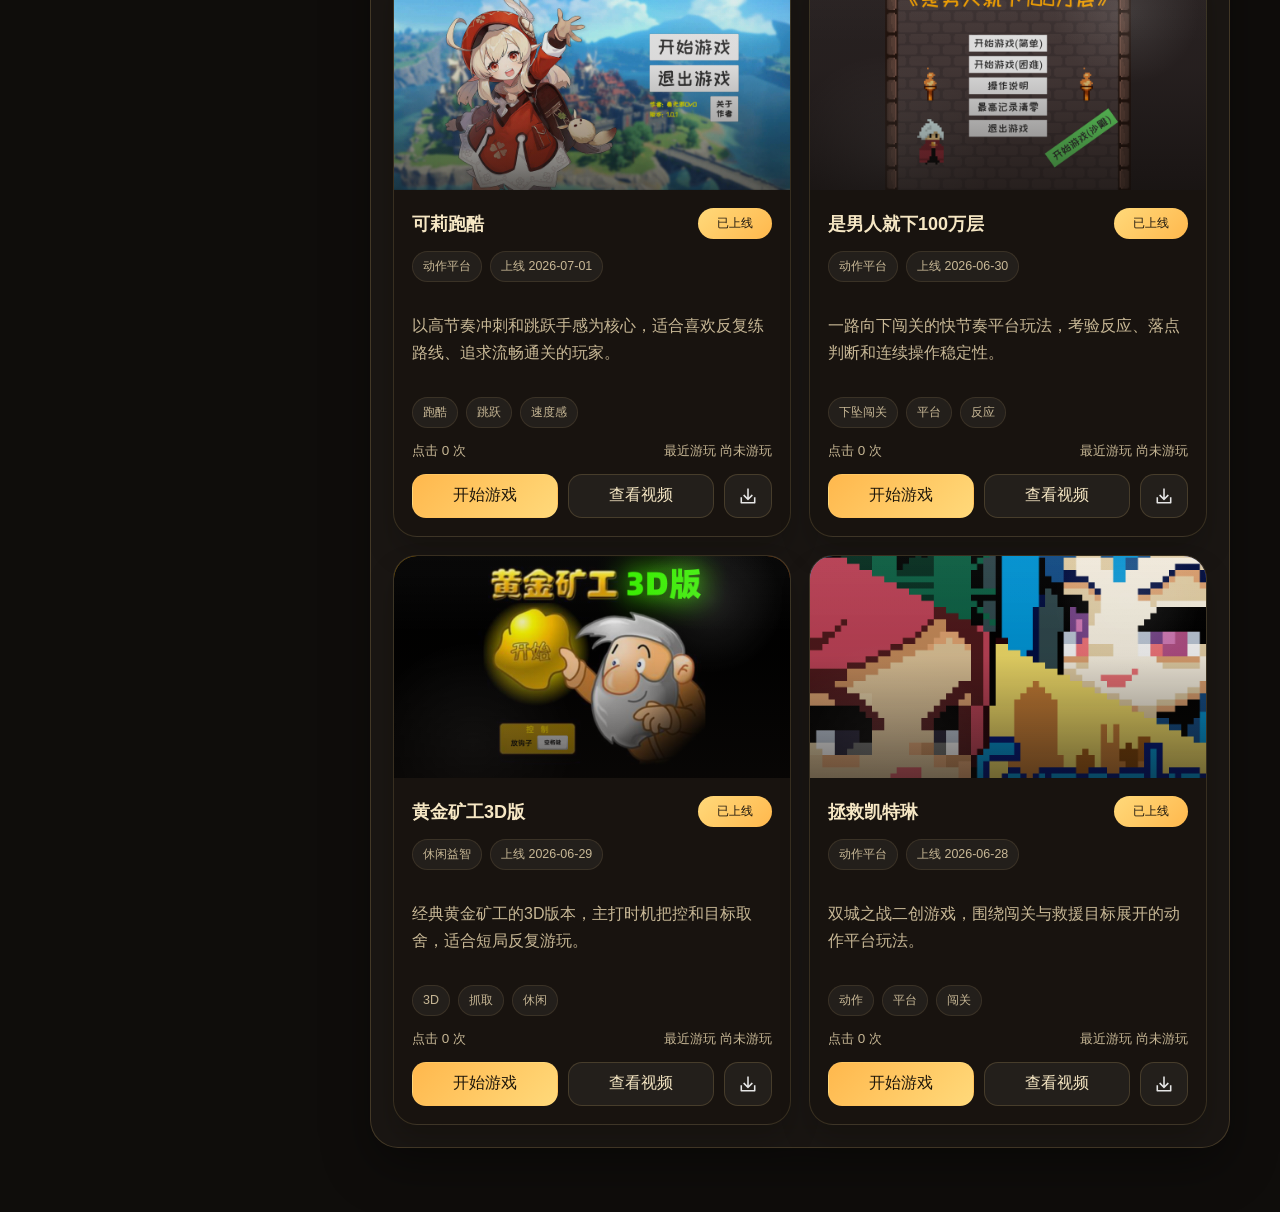
==== commit 2b116aaf: "增加刀盾狗大冒险新游戏" ====
--- a/Builds/WuxieGameHub_TOY/index.html
+++ b/Builds/WuxieGameHub_TOY/index.html
@@ -33,7 +33,7 @@
     })();
   </script>
   <link rel="icon" type="image/png" href="./assets/LOGO.png">
-  <link rel="stylesheet" href="./css/style.css?v=113b6fa">
+  <link rel="stylesheet" href="./css/style.css?v=2a62f7c">
   <script src="//s1.hdslb.com/bfs/seed/toy/app/sdk/toy-sdk.js" defer></script>
 </head>
 <body>
@@ -269,10 +269,11 @@
     })();
   </script>
 
-  <script src="./js/games.js?v=113b6fa" defer></script>
-  <script src="./js/app.js?v=113b6fa" defer></script>
+  <script src="./js/games.js?v=2a62f7c" defer></script>
+  <script src="./js/app.js?v=2a62f7c" defer></script>
 </body>
 </html>
 
 
 
+
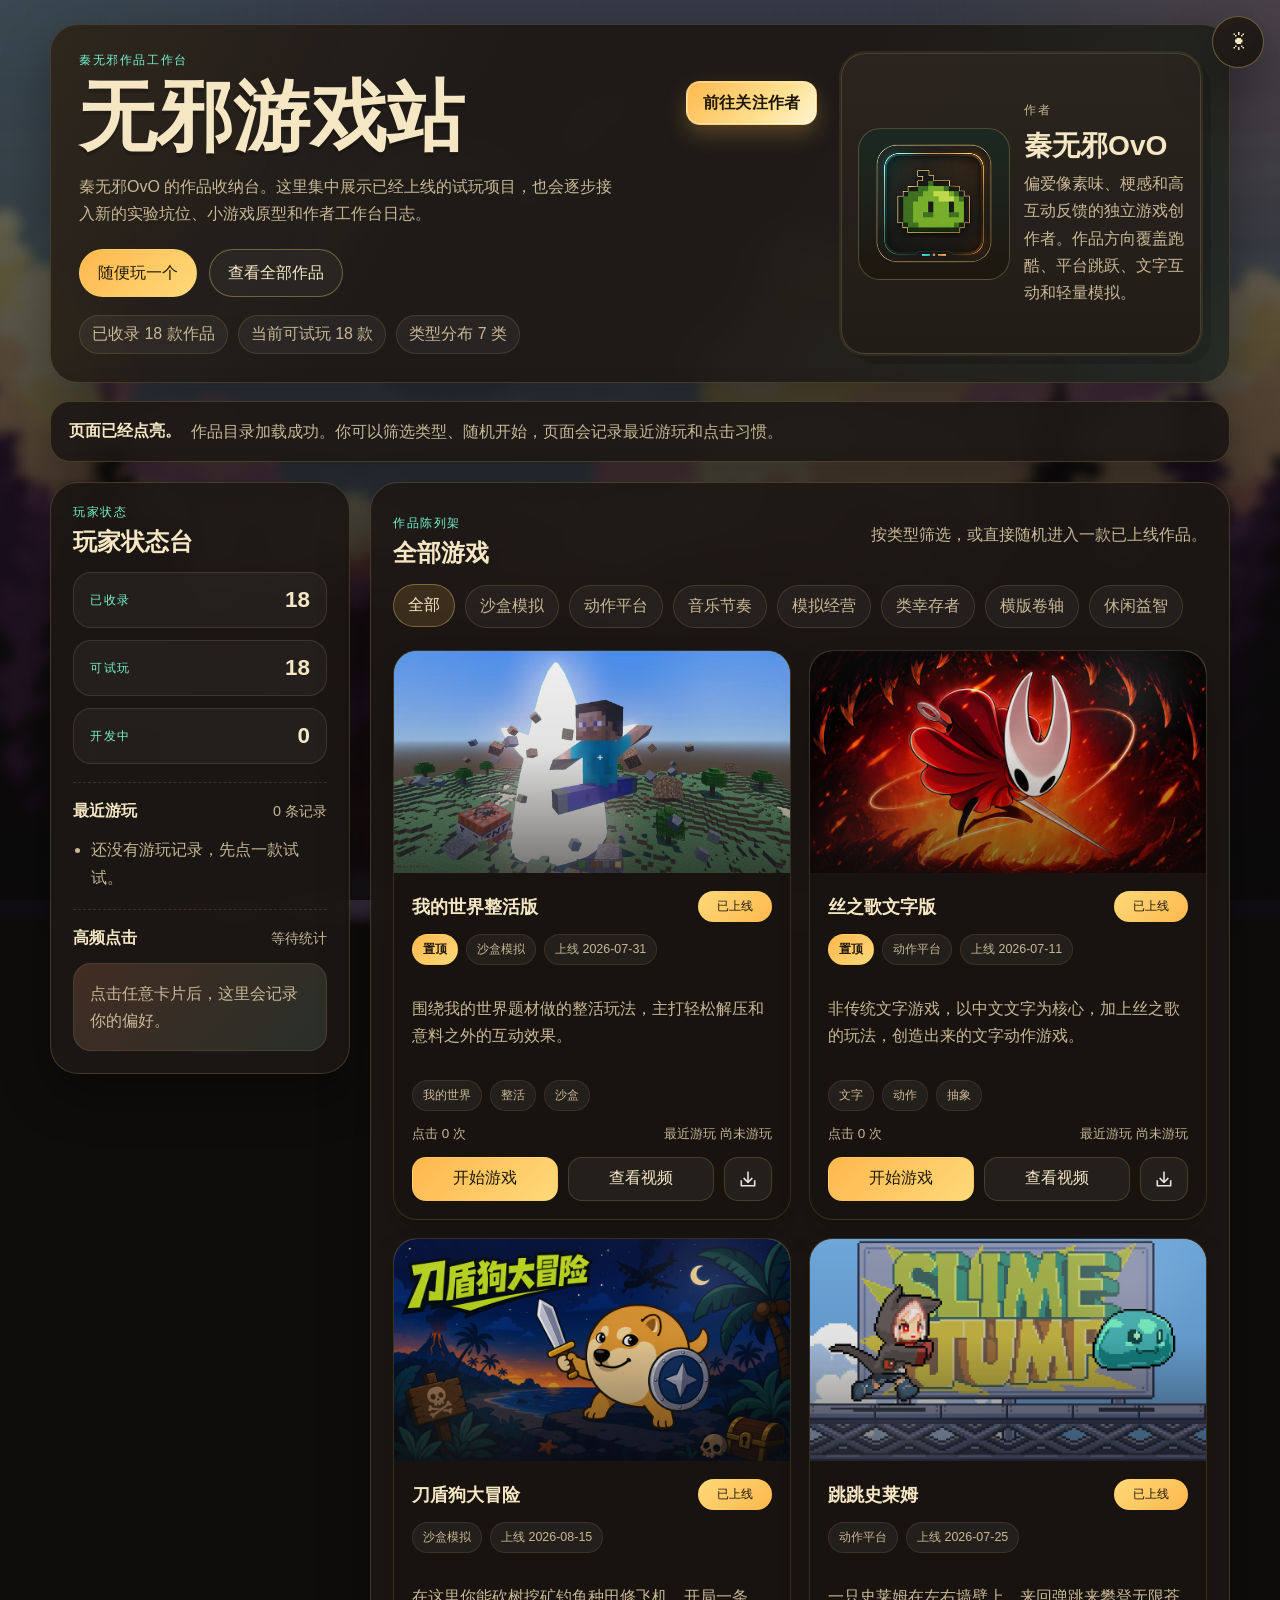
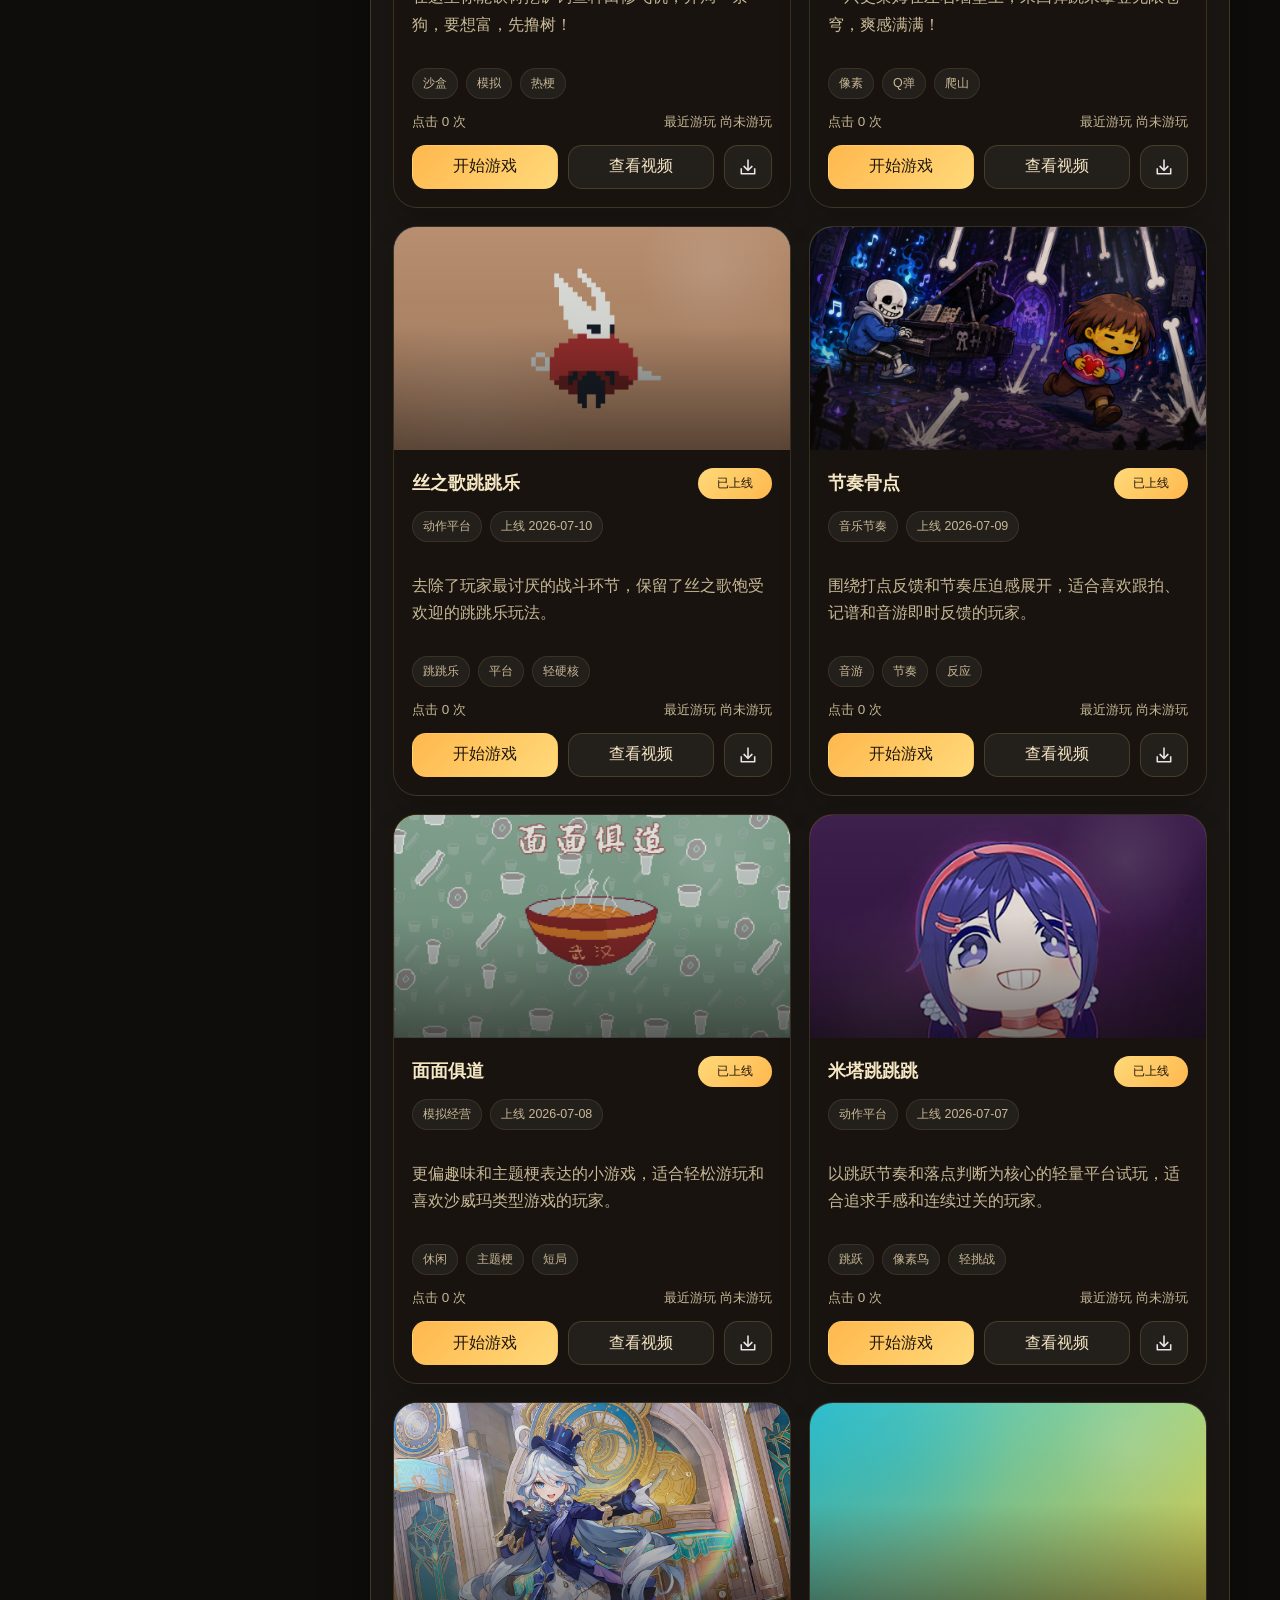
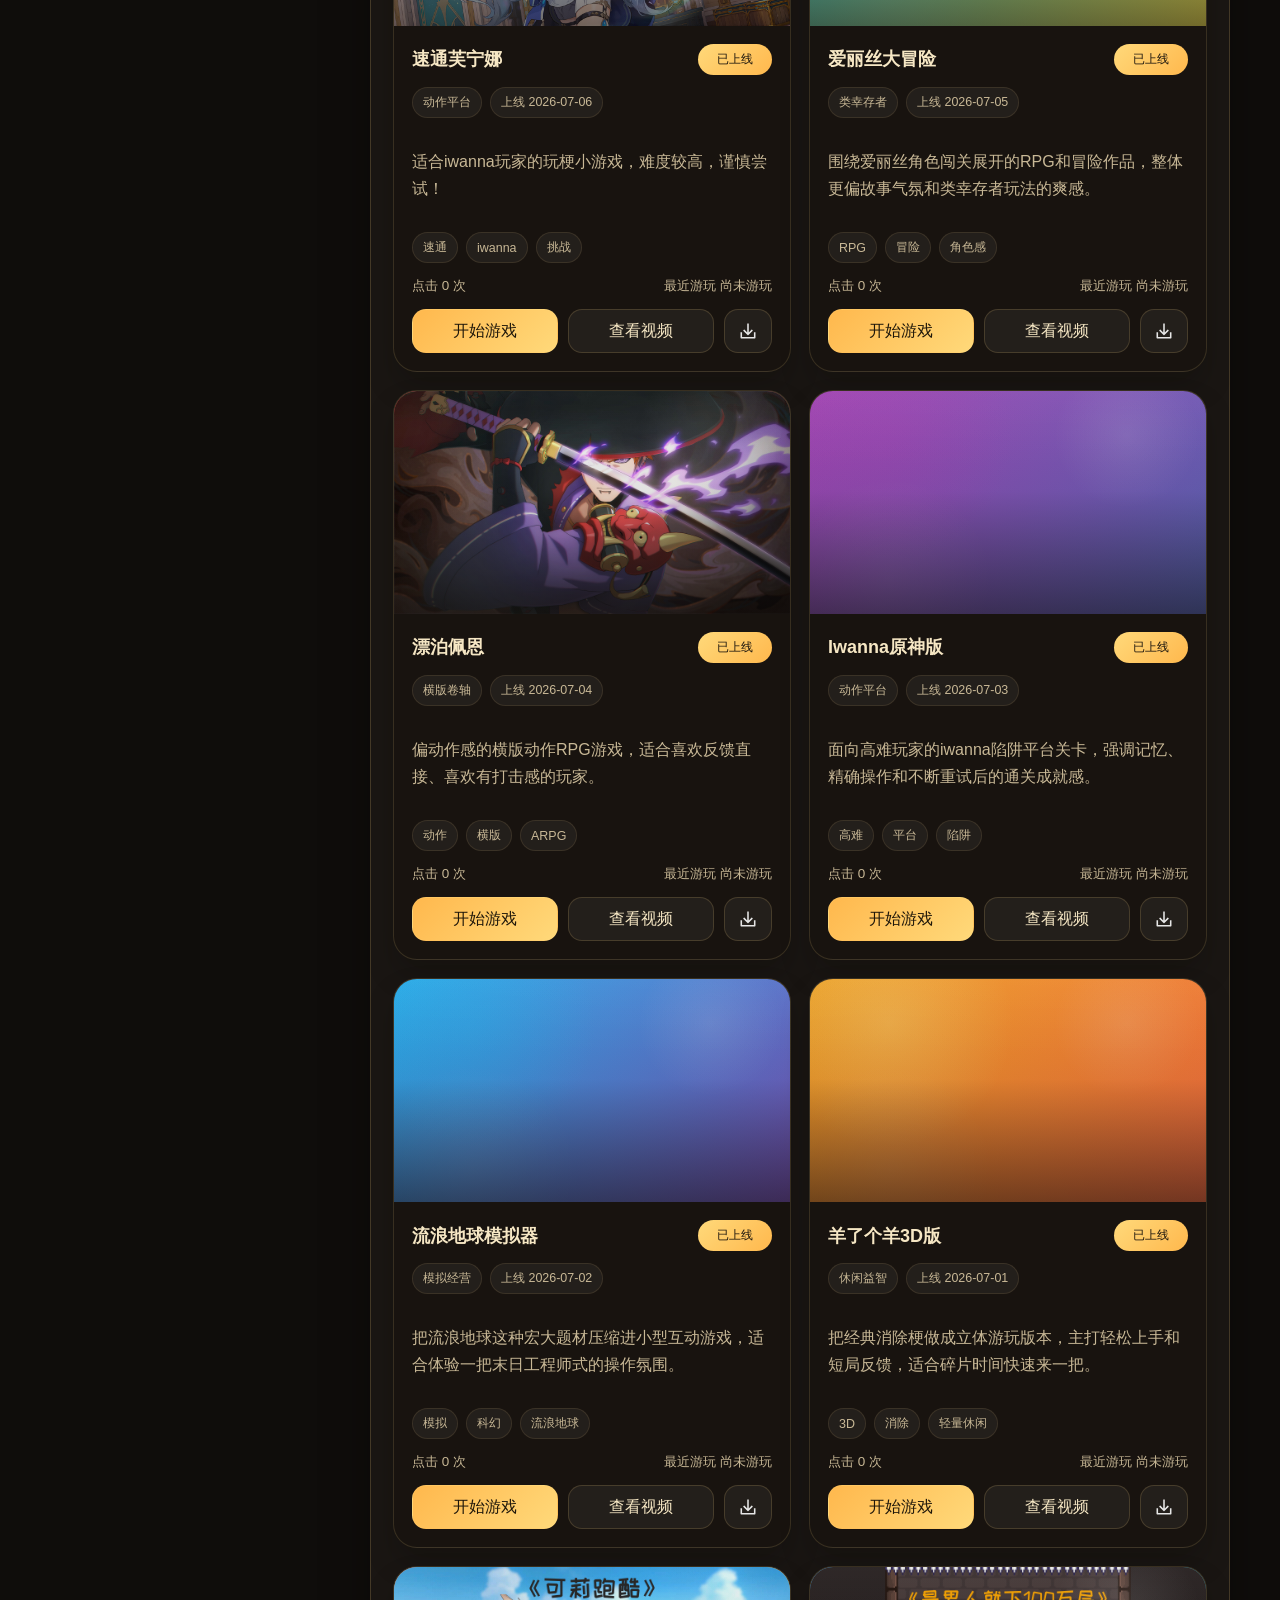
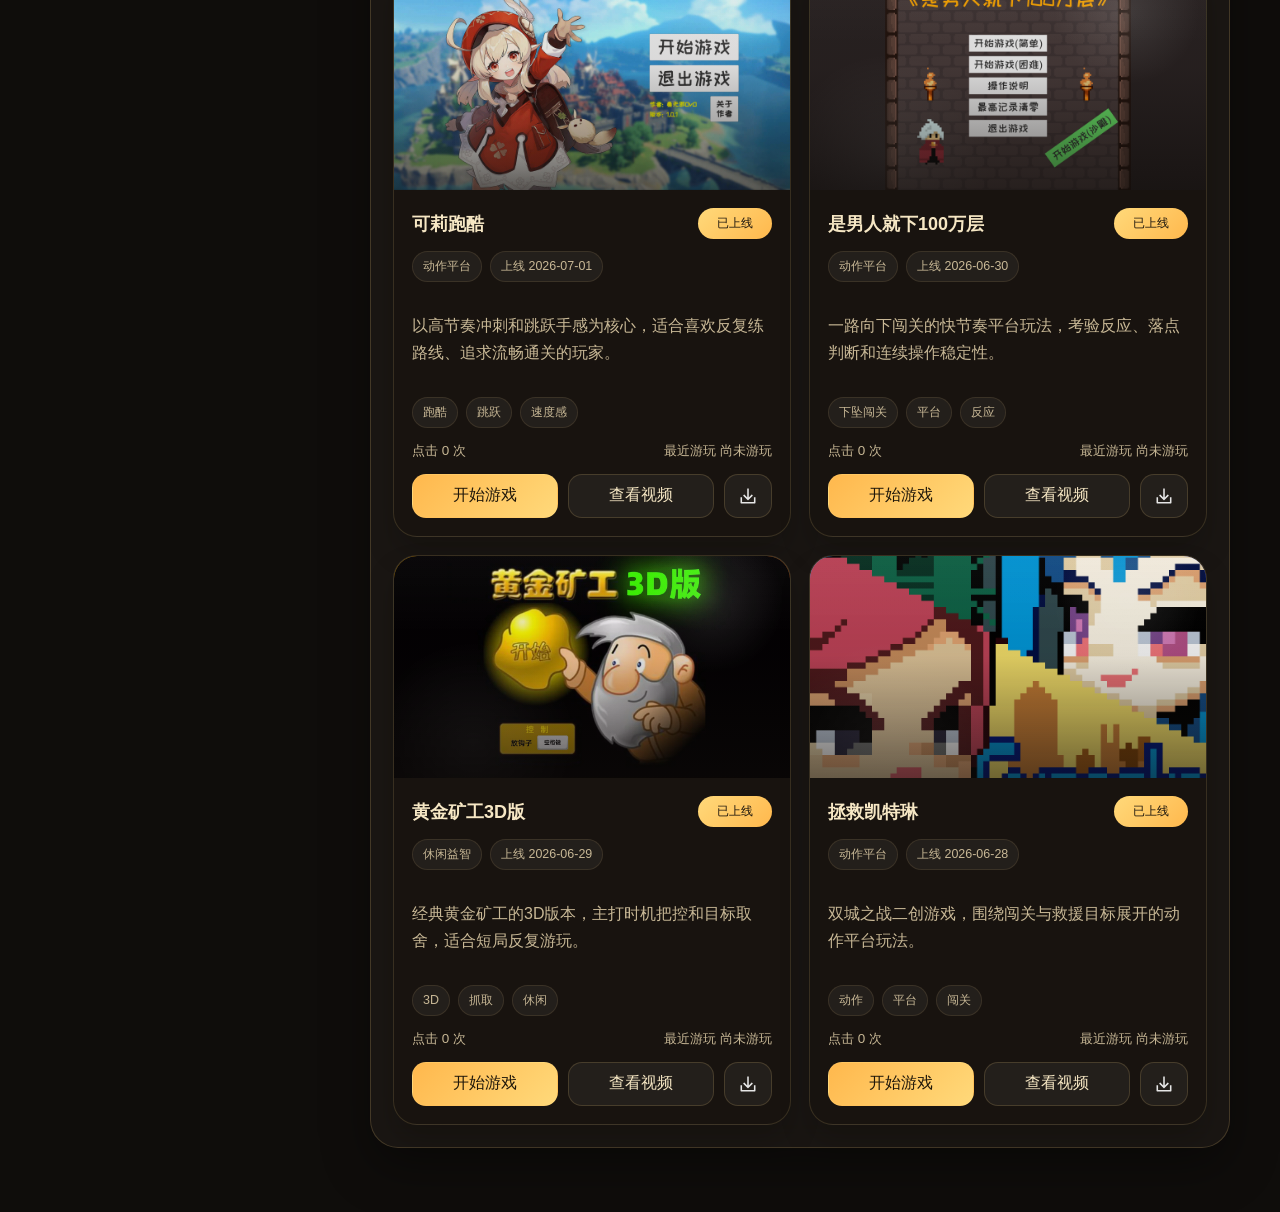
==== commit a9e58562: "perf: 压缩图片体积并将两款封面替换为 WebP - LOGO.png 843KB -> 79KB - 速通芙宁娜.jpg 1970KB -> 315KB - 我的世界整活版、黄金矿工3D版 封面" ====
--- a/Builds/WuxieGameHub_TOY/index.html
+++ b/Builds/WuxieGameHub_TOY/index.html
@@ -33,7 +33,7 @@
     })();
   </script>
   <link rel="icon" type="image/png" href="./assets/LOGO.png">
-  <link rel="stylesheet" href="./css/style.css?v=2a62f7c">
+  <link rel="stylesheet" href="./css/style.css?v=cba2489">
   <script src="//s1.hdslb.com/bfs/seed/toy/app/sdk/toy-sdk.js" defer></script>
 </head>
 <body>
@@ -269,8 +269,8 @@
     })();
   </script>
 
-  <script src="./js/games.js?v=2a62f7c" defer></script>
-  <script src="./js/app.js?v=2a62f7c" defer></script>
+  <script src="./js/games.js?v=cba2489" defer></script>
+  <script src="./js/app.js?v=cba2489" defer></script>
 </body>
 </html>
 
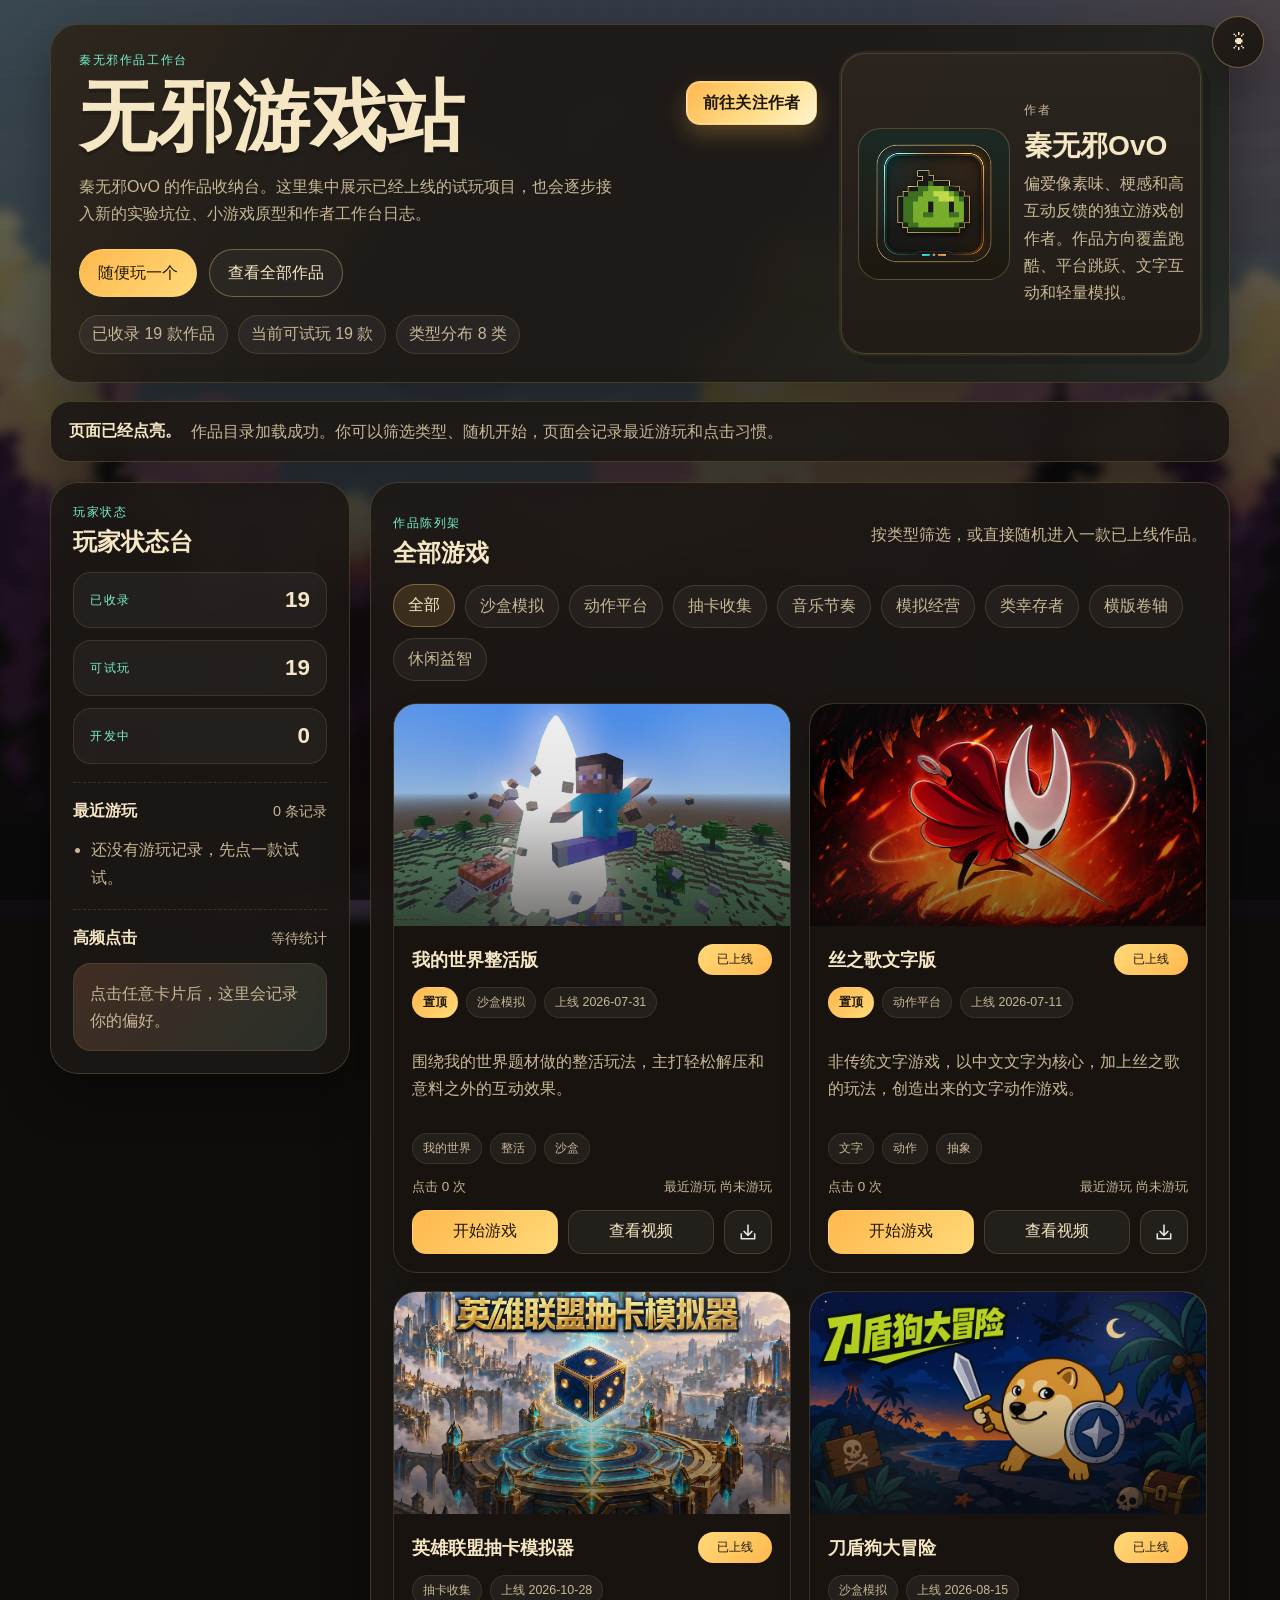
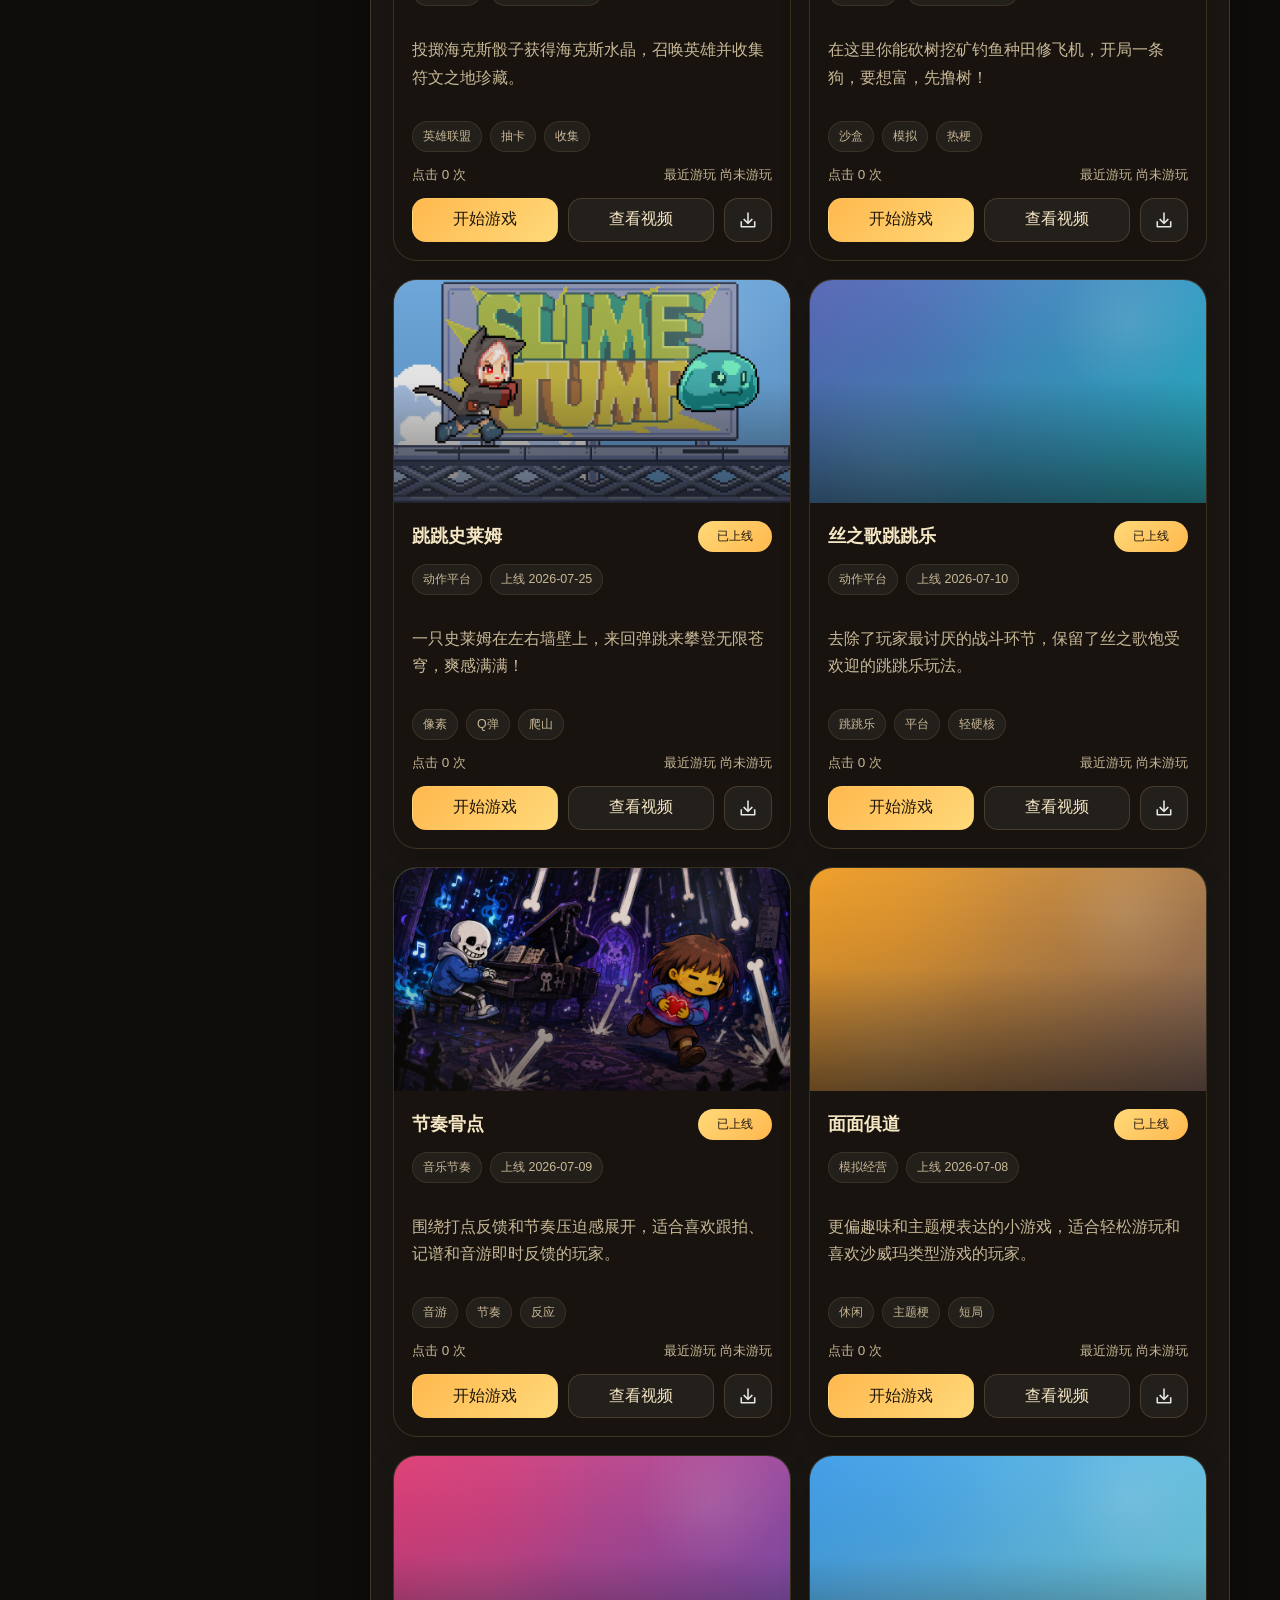
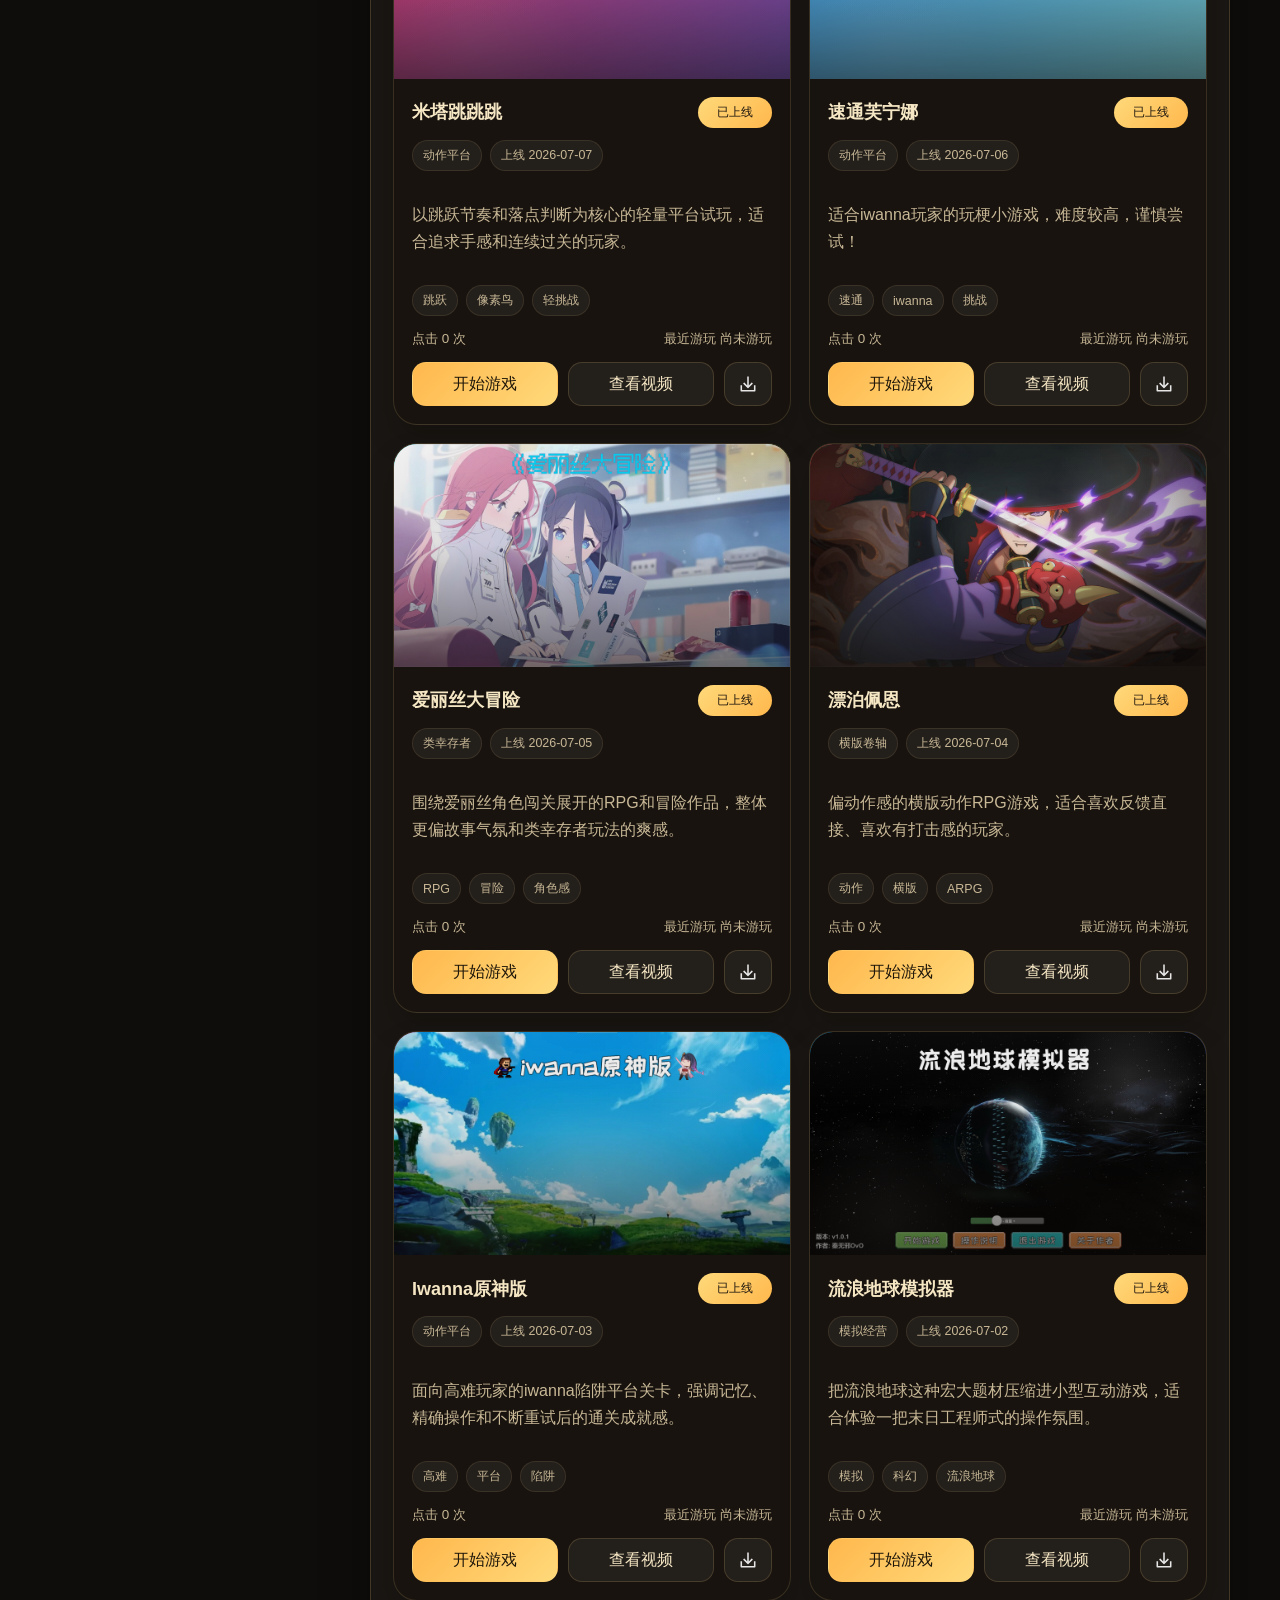
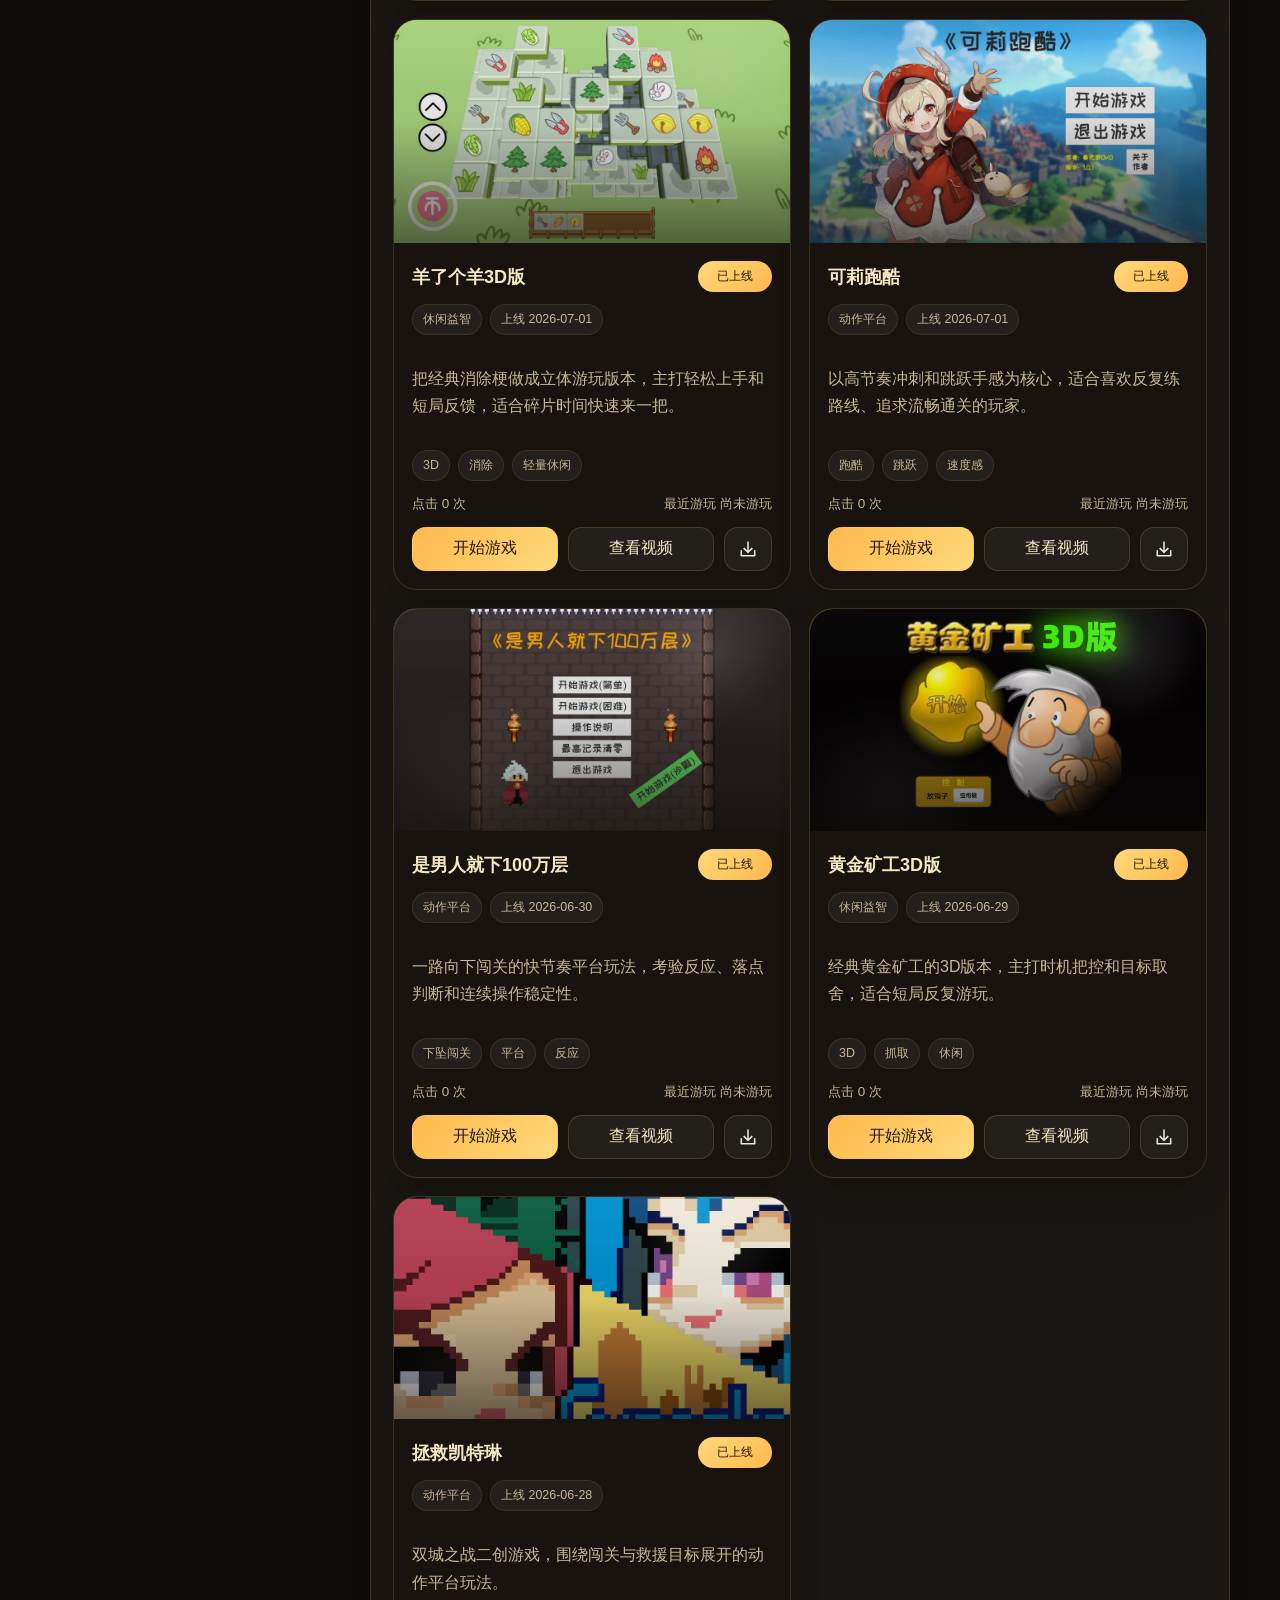
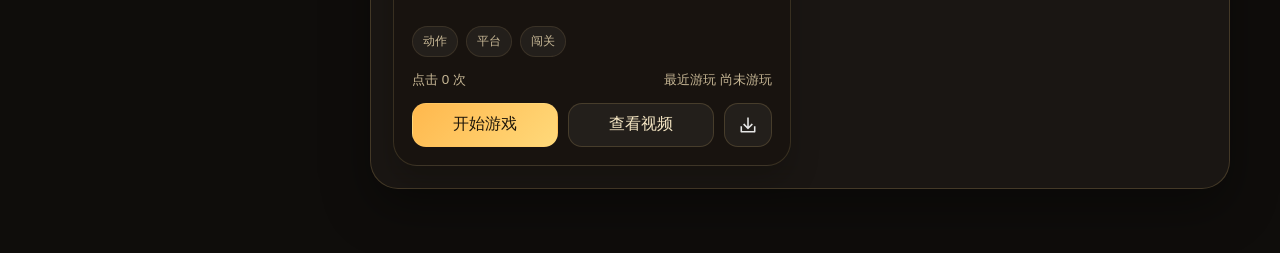
==== commit d39d577a: "增加LOL抽卡模拟器小游戏" ====
--- a/Builds/WuxieGameHub_TOY/index.html
+++ b/Builds/WuxieGameHub_TOY/index.html
@@ -33,7 +33,7 @@
     })();
   </script>
   <link rel="icon" type="image/png" href="./assets/LOGO.png">
-  <link rel="stylesheet" href="./css/style.css?v=cba2489">
+  <link rel="stylesheet" href="./css/style.css?v=096e90d">
   <script src="//s1.hdslb.com/bfs/seed/toy/app/sdk/toy-sdk.js" defer></script>
 </head>
 <body>
@@ -269,8 +269,8 @@
     })();
   </script>
 
-  <script src="./js/games.js?v=cba2489" defer></script>
-  <script src="./js/app.js?v=cba2489" defer></script>
+  <script src="./js/games.js?v=096e90d" defer></script>
+  <script src="./js/app.js?v=096e90d" defer></script>
 </body>
 </html>
 
